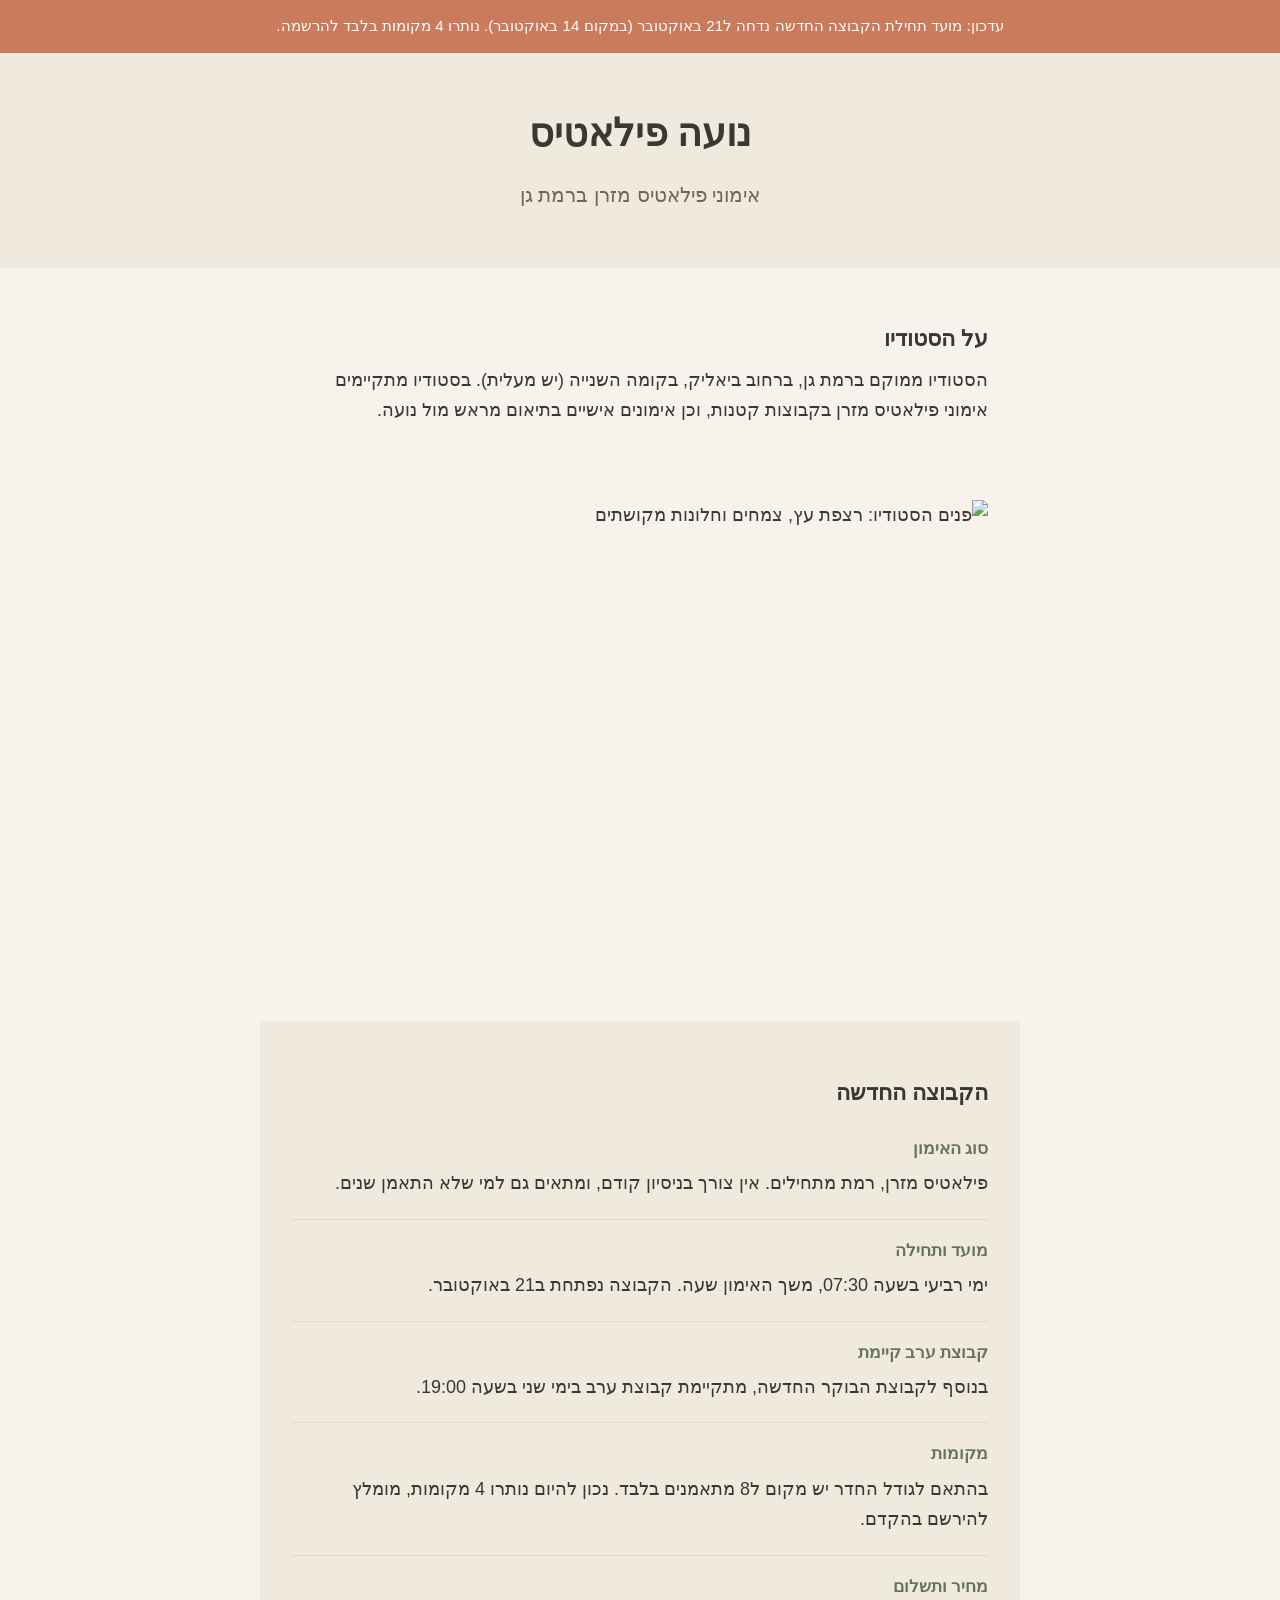
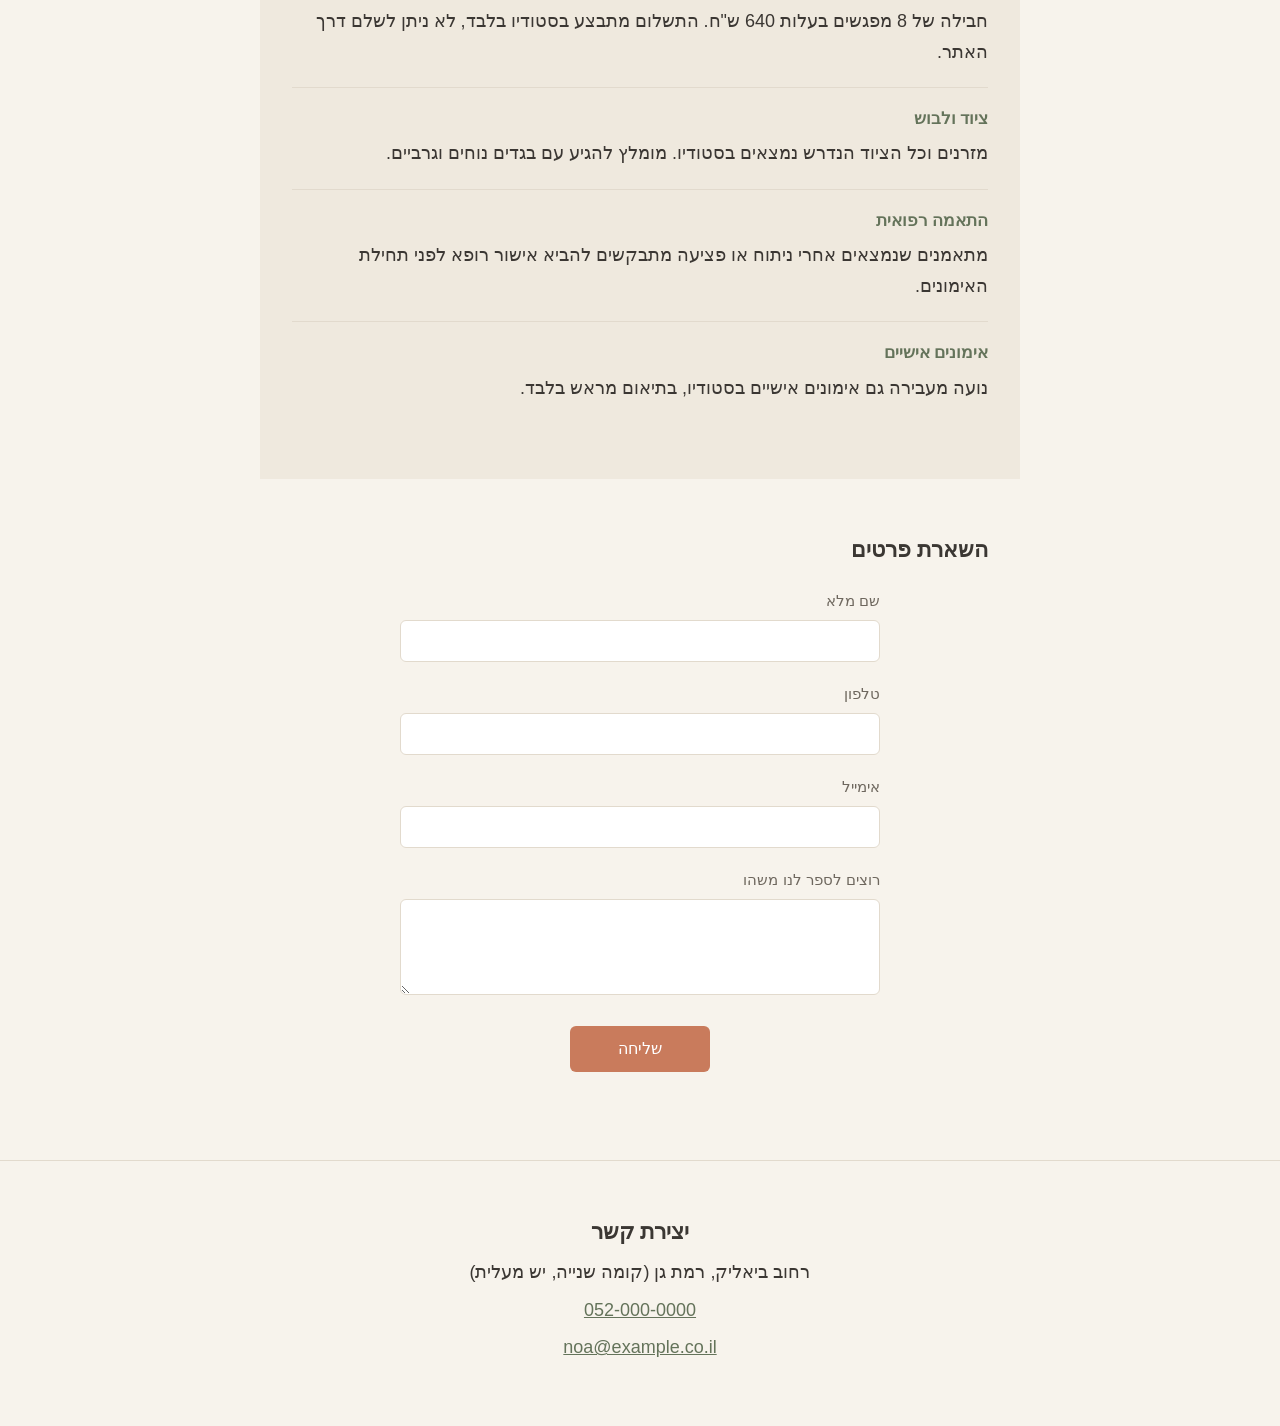
==== index.html @ 3454a52e "Hide the contact form after a successful submission Instead of resetting and leaving the empty form " ====
<!DOCTYPE html>
<html lang="he" dir="rtl">
<head>
  <meta charset="UTF-8">
  <meta name="viewport" content="width=device-width, initial-scale=1.0">
  <title>נועה פילאטיס, רמת גן</title>
  <link rel="stylesheet" href="style.css">
</head>
<body>

  <div class="announcement" role="note">
    <p>עדכון: מועד תחילת הקבוצה החדשה נדחה ל21 באוקטובר (במקום 14 באוקטובר). נותרו 4 מקומות בלבד להרשמה.</p>
  </div>

  <header class="hero">
    <h1 class="business-name">נועה פילאטיס</h1>
    <p class="tagline">אימוני פילאטיס מזרן ברמת גן</p>
  </header>

  <main>

    <section class="about">
      <h2>על הסטודיו</h2>
      <p>
        הסטודיו ממוקם ברמת גן, ברחוב ביאליק, בקומה השנייה (יש מעלית).
        בסטודיו מתקיימים אימוני פילאטיס מזרן בקבוצות קטנות, וכן אימונים אישיים
        בתיאום מראש מול נועה.
      </p>
    </section>

    <section class="image-feature">
      <img
        class="studio-photo"
        src="https://res.cloudinary.com/drb1i7lf/image/upload/c_fill,g_auto,w_1200,h_900,q_auto,f_auto/v1787837660/Studio_space.jpg"
        width="1200" height="900"
        loading="lazy"
        alt="פנים הסטודיו: רצפת עץ, צמחים וחלונות מקושתים">
    </section>

    <section class="details">
      <h2>הקבוצה החדשה</h2>

      <div class="detail">
        <h3>סוג האימון</h3>
        <p>פילאטיס מזרן, רמת מתחילים. אין צורך בניסיון קודם, ומתאים גם למי שלא התאמן שנים.</p>
      </div>

      <div class="detail">
        <h3>מועד ותחילה</h3>
        <p>ימי רביעי בשעה 07:30, משך האימון שעה. הקבוצה נפתחת ב21 באוקטובר.</p>
      </div>

      <div class="detail">
        <h3>קבוצת ערב קיימת</h3>
        <p>בנוסף לקבוצת הבוקר החדשה, מתקיימת קבוצת ערב בימי שני בשעה 19:00.</p>
      </div>

      <div class="detail">
        <h3>מקומות</h3>
        <p>בהתאם לגודל החדר יש מקום ל8 מתאמנים בלבד. נכון להיום נותרו 4 מקומות, מומלץ להירשם בהקדם.</p>
      </div>

      <div class="detail">
        <h3>מחיר ותשלום</h3>
        <p>חבילה של 8 מפגשים בעלות 640 ש"ח. התשלום מתבצע בסטודיו בלבד, לא ניתן לשלם דרך האתר.</p>
      </div>

      <div class="detail">
        <h3>ציוד ולבוש</h3>
        <p>מזרנים וכל הציוד הנדרש נמצאים בסטודיו. מומלץ להגיע עם בגדים נוחים וגרביים.</p>
      </div>

      <div class="detail">
        <h3>התאמה רפואית</h3>
        <p>מתאמנים שנמצאים אחרי ניתוח או פציעה מתבקשים להביא אישור רופא לפני תחילת האימונים.</p>
      </div>

      <div class="detail">
        <h3>אימונים אישיים</h3>
        <p>נועה מעבירה גם אימונים אישיים בסטודיו, בתיאום מראש בלבד.</p>
      </div>
    </section>

    <section class="contact-form">
      <h2>השארת פרטים</h2>
      <form id="contact-form">
        <label for="name">שם מלא</label>
        <input type="text" id="name" name="name" required>

        <label for="phone">טלפון</label>
        <input type="tel" id="phone" name="phone" required>

        <label for="email">אימייל</label>
        <input type="email" id="email" name="email">

        <label for="message">רוצים לספר לנו משהו</label>
        <textarea id="message" name="message" rows="4"></textarea>

        <button type="submit">שליחה</button>
      </form>
      <p id="form-status" class="form-status" role="status" aria-live="polite"></p>
    </section>

  </main>

  <footer class="contact-info">
    <h2>יצירת קשר</h2>
    <p>רחוב ביאליק, רמת גן (קומה שנייה, יש מעלית)</p>
    <p><a href="tel:0520000000">052-000-0000</a></p>
    <p><a href="mailto:noa@example.co.il">noa@example.co.il</a></p>
  </footer>

  <script>
    var CONTACT_ENDPOINT = 'https://elik.app.n8n.cloud/webhook/noa-pilates-contact';

    document.getElementById('contact-form').addEventListener('submit', function (event) {
      event.preventDefault();
      var form = event.target;
      var button = form.querySelector('button');
      var status = document.getElementById('form-status');

      var payload = {
        name: form.name.value,
        phone: form.phone.value,
        email: form.email.value,
        message: form.message.value
      };

      button.disabled = true;
      status.className = 'form-status';
      status.textContent = 'שולח...';

      fetch(CONTACT_ENDPOINT, {
        method: 'POST',
        body: new URLSearchParams(payload)
      })
        .then(function (response) {
          if (!response.ok) { throw new Error('שגיאת שרת'); }
          form.reset();
          form.hidden = true;
          status.className = 'form-status form-status--success';
          status.textContent = 'הפנייה נשלחה, תודה. נחזור אליך בהקדם.';
        })
        .catch(function () {
          status.className = 'form-status form-status--error';
          status.textContent = 'אירעה שגיאה בשליחה. אפשר לנסות שוב או ליצור קשר בטלפון.';
        })
        .finally(function () {
          button.disabled = false;
        });
    });
  </script>

</body>
</html>
---- style.css ----
/* ---------------------------------------------
   פלטת צבעים: סטודיו פילאטיס, אווירה רגועה וטבעית.
   ירוק מרווה כצבע עיקרי (רוגע, בריאות, תנועה),
   בז'/שמנת ברקע (חם, לא קליני), חימר כאדום אפרסק
   לקריאה לפעולה (חמים ומזמין, בלי להיות תוסס מדי).
   טקסט בחום פחם רך במקום שחור מלא, לתחושה נעימה.
   --------------------------------------------- */
:root {
  --color-bg: #F7F3EC;
  --color-bg-alt: #EFE9DE;
  --color-text: #3B3733;
  --color-text-muted: #6E675E;
  --color-primary: #7C8F6E;
  --color-primary-dark: #64735A;
  --color-accent: #C97B5C;
  --color-border: #E2DACD;

  --font-heading: Georgia, 'Times New Roman', serif;
  --font-body: -apple-system, 'Segoe UI', Tahoma, Arial, sans-serif;
}

* {
  box-sizing: border-box;
}

body {
  margin: 0;
  background-color: var(--color-bg);
  color: var(--color-text);
  font-family: var(--font-body);
  font-size: 17px;
  line-height: 1.7;
}

h1, h2, h3 {
  font-family: var(--font-heading);
  color: var(--color-text);
  line-height: 1.3;
  margin: 0 0 0.5em;
}

p {
  margin: 0 0 1em;
}

a {
  color: var(--color-primary-dark);
}

section, header, footer {
  padding: 2.5rem 1.25rem;
}

main {
  max-width: 640px;
  margin: 0 auto;
}

/* הודעת עדכון */

.announcement {
  background-color: var(--color-accent);
  color: #FFFFFF;
  text-align: center;
  padding: 0.9rem 1.25rem;
}

.announcement p {
  margin: 0;
  font-size: 0.95rem;
  line-height: 1.6;
}

/* כותרת */

.hero {
  text-align: center;
  background-color: var(--color-bg-alt);
}

.business-name {
  font-size: 1.9rem;
}

.tagline {
  font-size: 1.1rem;
  color: var(--color-text-muted);
  margin: 0;
}

/* אודות */

.about h2,
.details h2,
.contact-form h2,
.contact-info h2 {
  font-size: 1.4rem;
}

/* תמונה */

.image-feature {
  padding-top: 0;
  padding-bottom: 0;
}

.studio-photo {
  display: block;
  width: 100%;
  height: auto;
  aspect-ratio: 4 / 3;
  object-fit: cover;
}

/* פרטים מעשיים */

.details {
  background-color: var(--color-bg-alt);
}

.detail {
  padding-block: 1.25rem;
  border-bottom: 1px solid var(--color-border);
}

.detail:last-child {
  border-bottom: none;
}

.detail h3 {
  font-size: 1.05rem;
  color: var(--color-primary-dark);
}

.detail p {
  margin: 0;
  color: var(--color-text);
}

/* טופס */

.contact-form form {
  display: flex;
  flex-direction: column;
  gap: 0.4rem;
}

.contact-form label {
  font-size: 0.95rem;
  color: var(--color-text-muted);
  margin-top: 0.75rem;
}

.contact-form input,
.contact-form textarea {
  font-family: var(--font-body);
  font-size: 1rem;
  padding: 0.7rem 0.8rem;
  border: 1px solid var(--color-border);
  border-radius: 6px;
  background-color: #FFFFFF;
  color: var(--color-text);
}

.contact-form textarea {
  resize: vertical;
}

.contact-form button {
  margin-top: 1.5rem;
  padding: 0.85rem 1.5rem;
  border: none;
  border-radius: 6px;
  background-color: var(--color-accent);
  color: #FFFFFF;
  font-size: 1rem;
  font-family: var(--font-body);
  cursor: pointer;
  align-self: stretch;
}

.contact-form button:hover {
  background-color: #B5694C;
}

.contact-form button:disabled {
  opacity: 0.6;
  cursor: default;
}

.form-status {
  margin: 0.75rem 0 0;
  font-size: 0.95rem;
  min-height: 1.3em;
}

.form-status--success {
  color: var(--color-primary-dark);
}

.form-status--error {
  color: var(--color-accent);
}

/* יצירת קשר */

.contact-info {
  text-align: center;
  border-top: 1px solid var(--color-border);
}

.contact-info p {
  margin: 0 0 0.4em;
}

/* דסקטופ */

@media (min-width: 700px) {
  body {
    font-size: 18px;
  }

  main {
    max-width: 760px;
  }

  section, header, footer {
    padding: 3.5rem 2rem;
  }

  .business-name {
    font-size: 2.4rem;
  }

  .tagline {
    font-size: 1.25rem;
  }

  .contact-form form {
    max-width: 480px;
    margin: 0 auto;
  }

  .contact-form button {
    align-self: center;
    padding-inline: 3rem;
  }
}
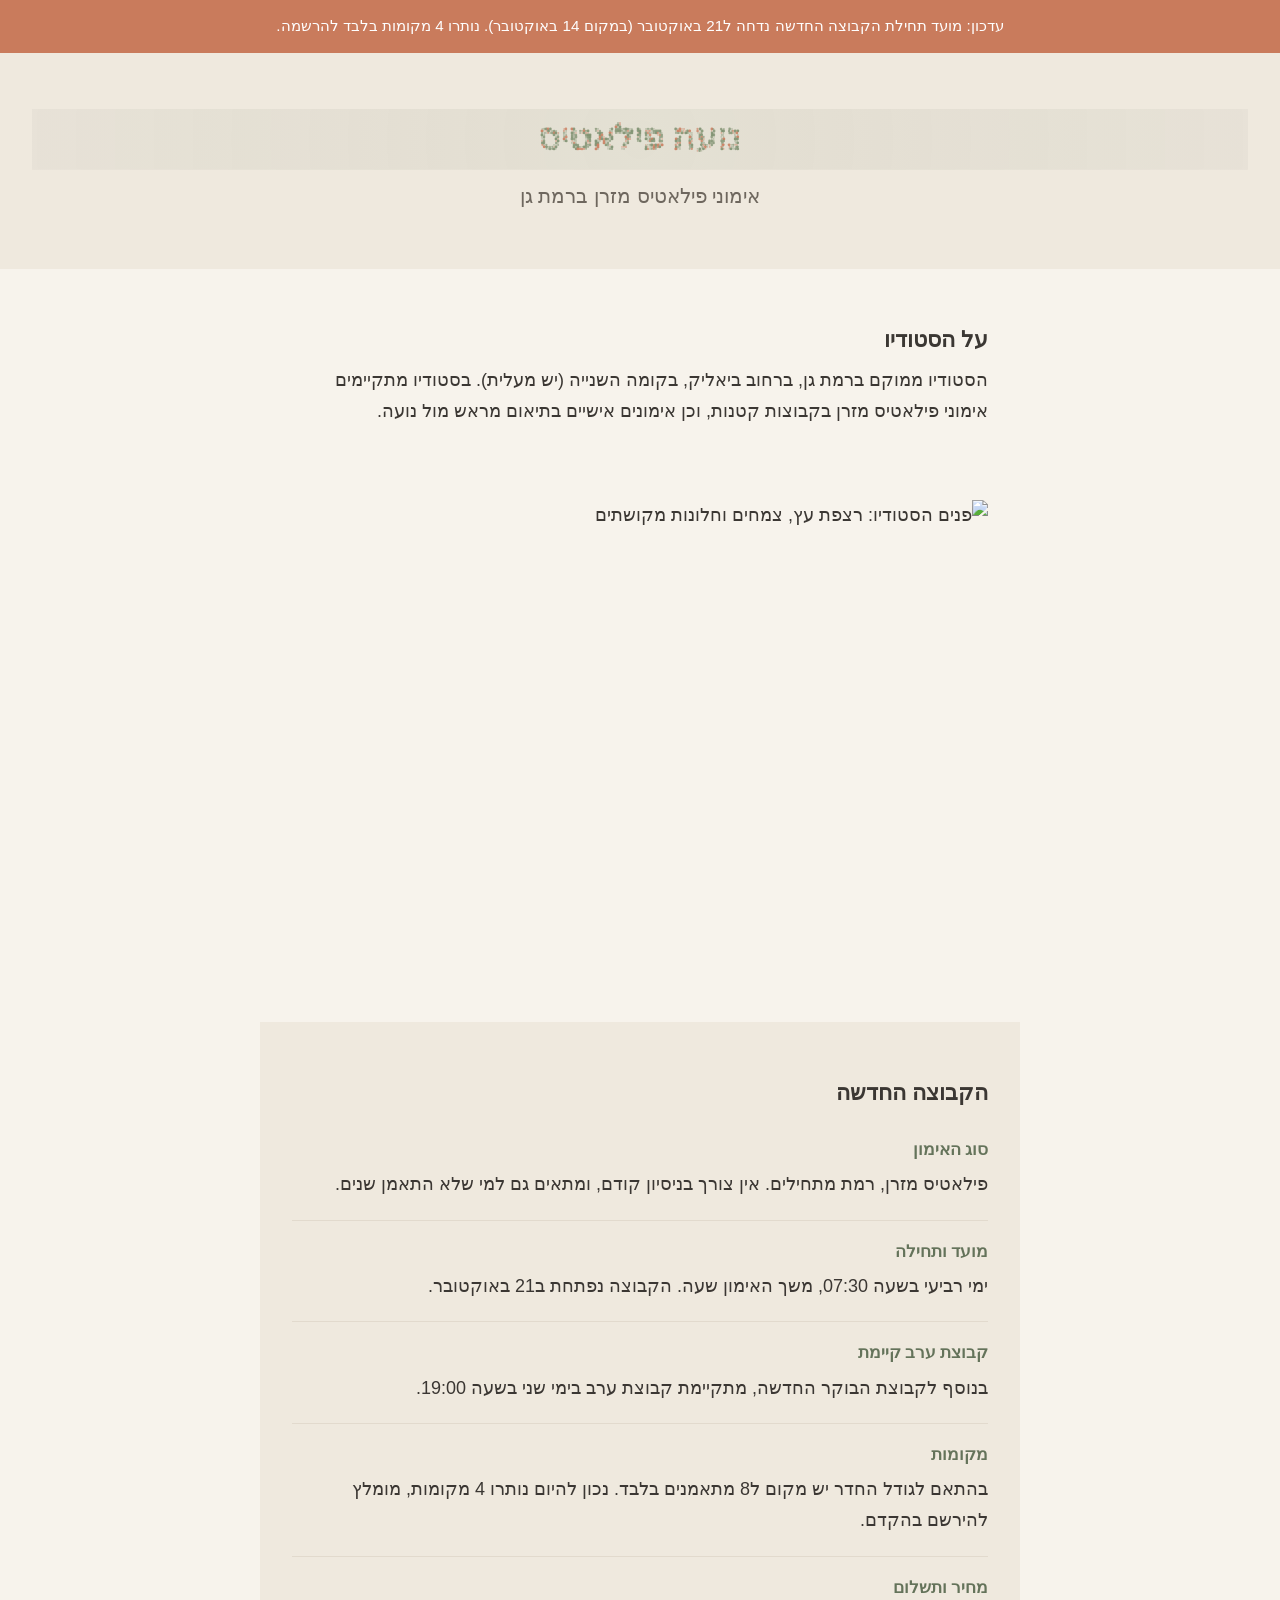
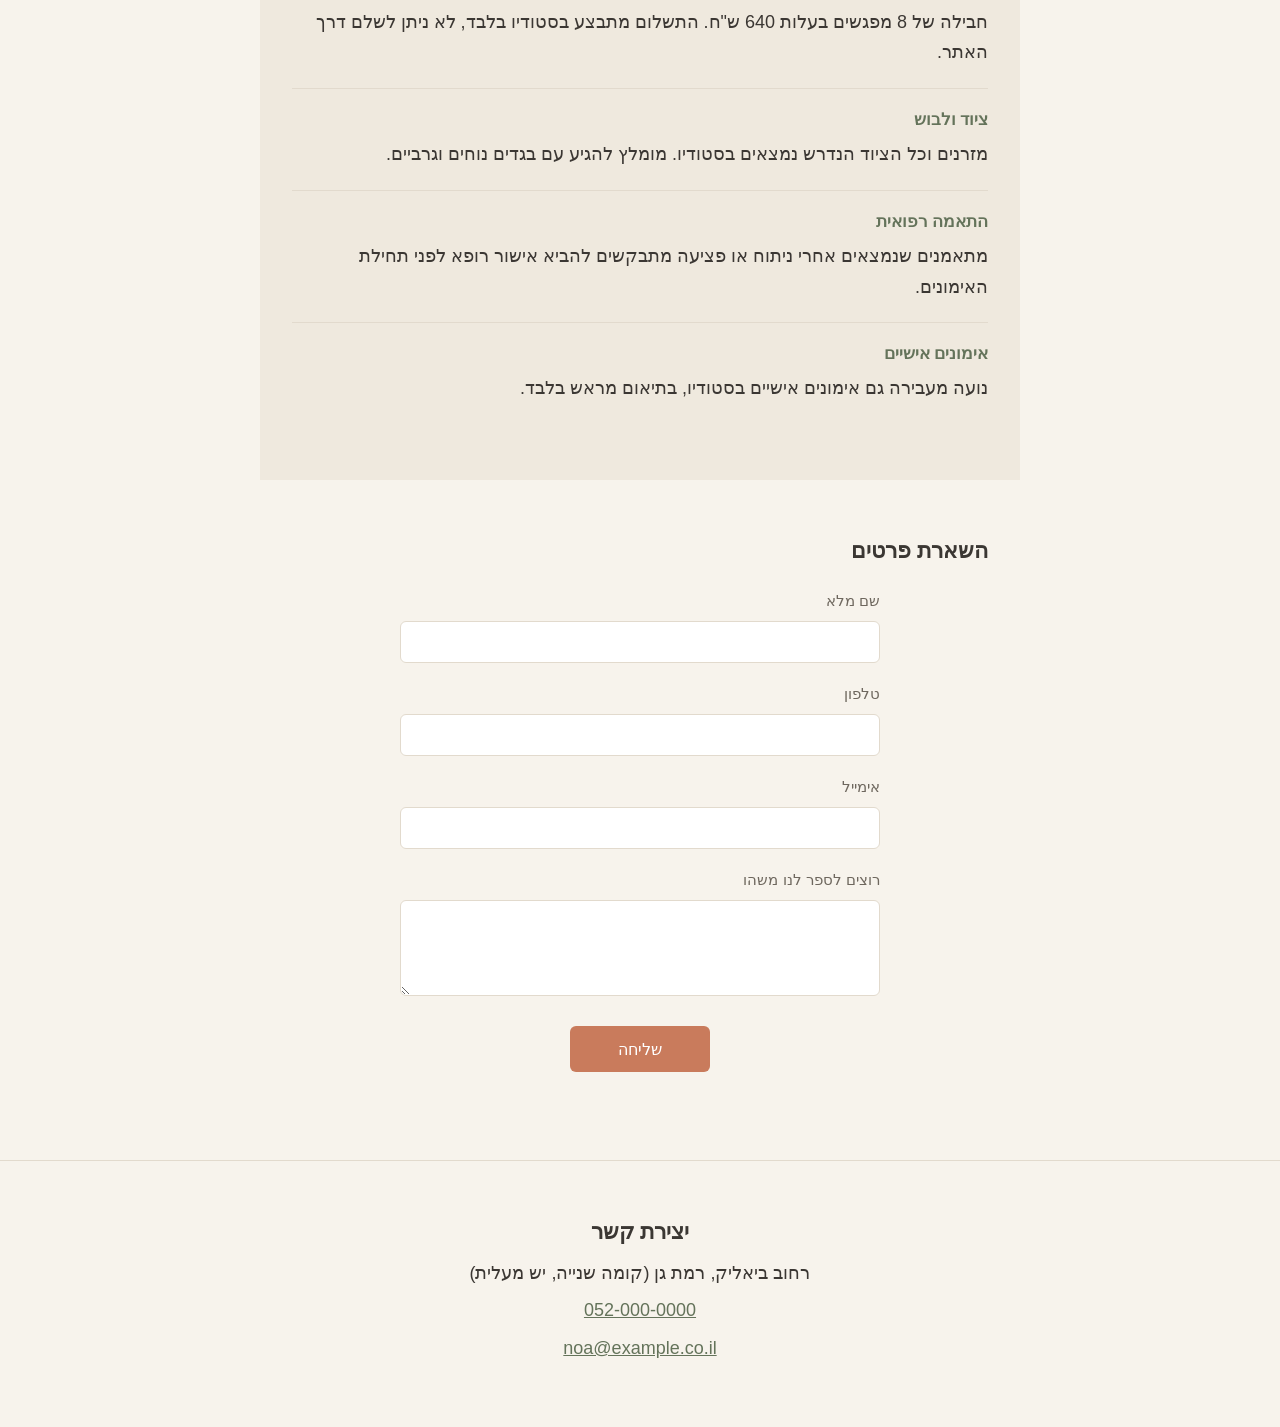
==== commit a21238c6: "Replace static studio-name heading with an animated particle logo Samples the "נועה פילאטיס" heading" ====
--- a/index.html
+++ b/index.html
@@ -13,7 +13,10 @@
   </div>
 
   <header class="hero">
-    <h1 class="business-name">נועה פילאטיס</h1>
+    <div class="hero-title-wrap">
+      <canvas id="hero-canvas" aria-hidden="true"></canvas>
+      <h1 class="business-name visually-hidden" id="business-name">נועה פילאטיס</h1>
+    </div>
     <p class="tagline">אימוני פילאטיס מזרן ברמת גן</p>
   </header>
 
@@ -109,6 +112,224 @@
     <p><a href="tel:0520000000">052-000-0000</a></p>
     <p><a href="mailto:noa@example.co.il">noa@example.co.il</a></p>
   </footer>
+
+  <script>
+    // מנוע חלקיקים לשם הסטודיו: דוגם את הטקסט לענן נקודות, מוסיף שדה אבק רקע
+    // (Fibonacci sphere), מסובב הכל בפסאודו-3D ומפעים בקצב נשימה איטי - נושא
+    // שמתכתב באופן ישיר עם פילאטיס. מגיב לתזוזת עכבר, ומכבד prefers-reduced-motion.
+    (function initHeroTitleField() {
+      const canvas = document.getElementById('hero-canvas');
+      const heading = document.getElementById('business-name');
+      if (!canvas || !heading) return;
+      const ctx = canvas.getContext('2d');
+      if (!ctx) return;
+
+      const text = heading.textContent.trim();
+      const SAGE = '124, 143, 110';
+      const CLAY = '201, 123, 92';
+      const CREAM = '247, 243, 236';
+
+      const reducedMotion = window.matchMedia('(prefers-reduced-motion: reduce)').matches;
+      const finePointer = window.matchMedia('(pointer: fine)').matches && !reducedMotion;
+      const isMobile = window.matchMedia('(max-width: 640px)').matches;
+      const sampleStep = isMobile ? 3 : 2;
+
+      let particles = [];
+      let w = 0, h = 0, dpr = 1, scaleRef = 1;
+      let targetYaw = 0, targetPitch = 0, yaw = 0, pitch = 0;
+      let pointer = null;
+      let raf = null;
+      let visible = true;
+      let startTime = 0;
+
+      // "שדה כוכבים" - אבק רקע עדין מפוזר על כדור וירטואלי לפי זווית הזהב (Fibonacci sphere)
+      function generateStarField(count) {
+        const golden = Math.PI * (3 - Math.sqrt(5));
+        const stars = [];
+        for (let i = 0; i < count; i++) {
+          const yPos = 1 - (i / (count - 1)) * 2;
+          const radiusAtY = Math.sqrt(Math.max(0, 1 - yPos * yPos));
+          const theta = golden * i;
+          stars.push({
+            x: Math.cos(theta) * radiusAtY,
+            y: 0.7 * yPos,
+            z: Math.sin(theta) * radiusAtY,
+            tw: Math.random() * Math.PI * 2
+          });
+        }
+        return stars;
+      }
+      const stars = generateStarField(isMobile ? 40 : 70);
+
+      function sample() {
+        const off = document.createElement('canvas');
+        off.width = Math.max(1, Math.round(w));
+        off.height = Math.max(1, Math.round(h));
+        const octx = off.getContext('2d', { willReadFrequently: true });
+        octx.fillStyle = '#fff';
+        octx.textAlign = 'center';
+        octx.textBaseline = 'middle';
+        octx.font = `700 ${Math.round(off.height * 0.58)}px Georgia, 'Times New Roman', serif`;
+        octx.fillText(text, off.width / 2, off.height / 2 + off.height * 0.03);
+        const data = octx.getImageData(0, 0, off.width, off.height).data;
+
+        scaleRef = Math.max(off.width, off.height) / 2;
+        const pts = [];
+        for (let y = 0; y < off.height; y += sampleStep) {
+          for (let x = 0; x < off.width; x += sampleStep) {
+            if (data[(y * off.width + x) * 4 + 3] > 90) {
+              const nx = (x - off.width / 2) / scaleRef;
+              const ny = (y - off.height / 2) / scaleRef;
+              pts.push({
+                bx: nx,
+                by: ny,
+                curve: 0.85 * nx * nx + 0.5 * ny * ny + (Math.random() - 0.5) * 0.05,
+                tw: Math.random() * Math.PI * 2,
+                clay: Math.random() < 0.28,
+                ox: 0, oy: 0, vx: 0, vy: 0
+              });
+            }
+          }
+        }
+        particles = pts;
+      }
+
+      function resize() {
+        const rect = canvas.getBoundingClientRect();
+        if (!rect.width || !rect.height) return;
+        dpr = Math.min(window.devicePixelRatio || 1, 2);
+        w = rect.width;
+        h = rect.height;
+        canvas.width = Math.round(w * dpr);
+        canvas.height = Math.round(h * dpr);
+        sample();
+        if (reducedMotion) draw(0);
+      }
+
+      function onPointerMove(e) {
+        const rect = canvas.getBoundingClientRect();
+        const nx = ((e.clientX - rect.left) / rect.width) * 2 - 1;
+        const ny = ((e.clientY - rect.top) / rect.height) * 2 - 1;
+        targetYaw = nx * 0.3;
+        targetPitch = ny * 0.18;
+        pointer = { x: e.clientX - rect.left, y: e.clientY - rect.top };
+      }
+      function onPointerLeave() {
+        targetYaw = 0;
+        targetPitch = 0;
+        pointer = null;
+      }
+      if (finePointer) {
+        canvas.addEventListener('pointermove', onPointerMove, { passive: true });
+        canvas.addEventListener('pointerleave', onPointerLeave);
+      }
+
+      function draw(elapsed) {
+        ctx.setTransform(dpr, 0, 0, dpr, 0, 0);
+        ctx.clearRect(0, 0, w, h);
+        if (!particles.length) return;
+
+        // מחזור נשימה איטי - שאיפה-נשיפה בת כ-7 שניות, כמו קצב אימון פילאטיס אמיתי
+        const breathe = reducedMotion ? 0.6 : 0.5 + 0.5 * Math.sin(elapsed * 0.0009);
+        const drift = reducedMotion ? 0 : 0.1 * Math.sin(elapsed * 0.00017);
+
+        yaw += (targetYaw + drift - yaw) * 0.05;
+        pitch += (targetPitch - pitch) * 0.05;
+
+        const cosYaw = Math.cos(yaw), sinYaw = Math.sin(yaw);
+        const cosPitch = Math.cos(pitch), sinPitch = Math.sin(pitch);
+        const cx = w / 2, cy = h / 2;
+        const PERSP = 3.2;
+
+        const glow = ctx.createRadialGradient(cx, cy, 0, cx, cy, Math.max(w, h) * 0.8);
+        glow.addColorStop(0, `rgba(${SAGE}, ${0.05 + 0.05 * breathe})`);
+        glow.addColorStop(1, 'rgba(0,0,0,0)');
+        ctx.fillStyle = glow;
+        ctx.fillRect(0, 0, w, h);
+
+        const haloRadius = scaleRef * 1.6;
+        for (const s of stars) {
+          const rx = s.x * cosYaw + s.z * sinYaw;
+          let rz = -s.x * sinYaw + s.z * cosYaw;
+          const ry = s.y * cosPitch - rz * sinPitch;
+          rz = s.y * sinPitch + rz * cosPitch;
+
+          const depth = PERSP / (PERSP - rz);
+          const screenX = cx + rx * haloRadius * depth;
+          const screenY = cy + ry * haloRadius * depth;
+
+          const shimmer = reducedMotion ? 0.6 : 0.5 + 0.5 * Math.sin(elapsed * 0.0007 + s.tw);
+          const size = (0.4 + 0.5 * shimmer) * depth;
+          const alpha = Math.min(1, (0.1 + 0.18 * shimmer) * (0.6 + 0.4 * breathe));
+
+          ctx.beginPath();
+          ctx.arc(screenX, screenY, Math.max(0.3, size), 0, Math.PI * 2);
+          ctx.fillStyle = `rgba(${CREAM}, ${alpha})`;
+          ctx.fill();
+        }
+
+        for (const p of particles) {
+          const depthAmt = 0.35 + 0.25 * breathe;
+          const z = -p.curve * depthAmt;
+
+          const rx = p.bx * cosYaw + z * sinYaw;
+          let rz = -p.bx * sinYaw + z * cosYaw;
+          const ry = p.by * cosPitch - rz * sinPitch;
+          rz = p.by * sinPitch + rz * cosPitch;
+
+          const depth = PERSP / (PERSP - rz);
+          const screenX = cx + rx * scaleRef * depth;
+          const screenY = cy + ry * scaleRef * depth;
+
+          if (finePointer && pointer) {
+            const dx = screenX + p.ox - pointer.x;
+            const dy = screenY + p.oy - pointer.y;
+            const distSq = dx * dx + dy * dy;
+            if (distSq < 1225) {
+              const dist = Math.sqrt(distSq) || 1;
+              const force = (1 - dist / 35) * 2.0;
+              p.vx += (dx / dist) * force;
+              p.vy += (dy / dist) * force;
+            }
+          }
+          p.vx *= 0.86;
+          p.vy *= 0.86;
+          p.ox = (p.ox + p.vx) * 0.94;
+          p.oy = (p.oy + p.vy) * 0.94;
+
+          const shimmer = reducedMotion ? 0.75 : 0.55 + 0.45 * Math.sin(elapsed * 0.0016 + p.tw);
+          const size = (0.75 + 0.7 * shimmer) * depth;
+          const alpha = Math.min(1, (0.35 + 0.55 * shimmer) * (0.7 + 0.3 * breathe));
+          const color = p.clay ? CLAY : SAGE;
+
+          ctx.beginPath();
+          ctx.arc(screenX + p.ox, screenY + p.oy, Math.max(0.4, size), 0, Math.PI * 2);
+          ctx.fillStyle = `rgba(${color}, ${alpha})`;
+          ctx.fill();
+        }
+      }
+
+      function loop(ts) {
+        if (!startTime) startTime = ts;
+        draw(ts - startTime);
+        if (visible) raf = requestAnimationFrame(loop);
+      }
+
+      const io = new IntersectionObserver(([entry]) => {
+        visible = entry.isIntersecting;
+        if (visible && !reducedMotion && !raf) raf = requestAnimationFrame(loop);
+      });
+      io.observe(canvas);
+
+      const ro = new ResizeObserver(resize);
+      ro.observe(canvas);
+      resize();
+
+      if (!reducedMotion) {
+        raf = requestAnimationFrame(loop);
+      }
+    })();
+  </script>
 
   <script>
     var CONTACT_ENDPOINT = 'https://elik.app.n8n.cloud/webhook/noa-pilates-contact';
--- a/style.css
+++ b/style.css
@@ -82,6 +82,32 @@
   font-size: 1.9rem;
 }
 
+.hero-title-wrap {
+  position: relative;
+  height: 3.1rem;
+  margin: 0 auto 0.5em;
+  max-width: 100%;
+}
+
+#hero-canvas {
+  position: absolute;
+  inset: 0;
+  width: 100%;
+  height: 100%;
+}
+
+.visually-hidden {
+  position: absolute !important;
+  width: 1px;
+  height: 1px;
+  padding: 0;
+  margin: -1px;
+  overflow: hidden;
+  clip: rect(0, 0, 0, 0);
+  white-space: nowrap;
+  border: 0;
+}
+
 .tagline {
   font-size: 1.1rem;
   color: var(--color-text-muted);
@@ -143,6 +169,10 @@
   display: flex;
   flex-direction: column;
   gap: 0.4rem;
+}
+
+.contact-form form[hidden] {
+  display: none;
 }
 
 .contact-form label {
@@ -232,6 +262,10 @@
     font-size: 2.4rem;
   }
 
+  .hero-title-wrap {
+    height: 3.8rem;
+  }
+
   .tagline {
     font-size: 1.25rem;
   }
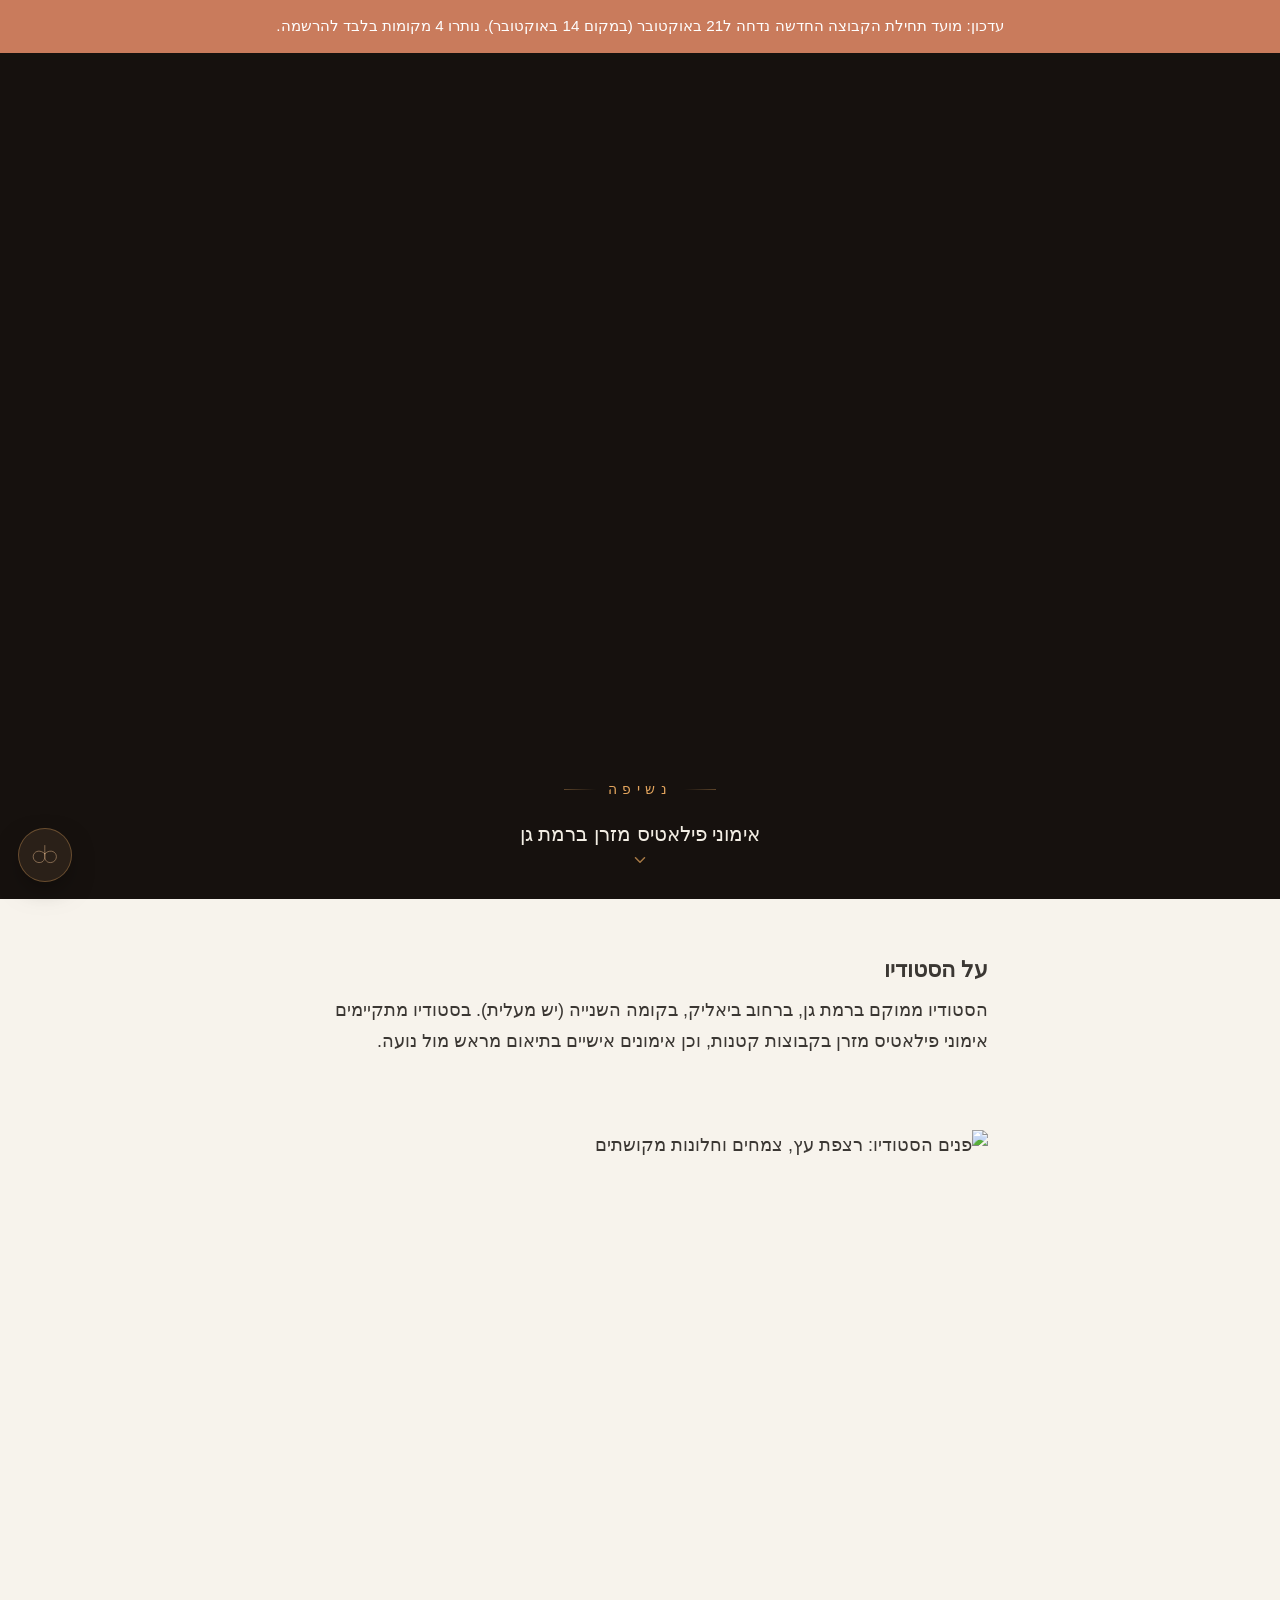
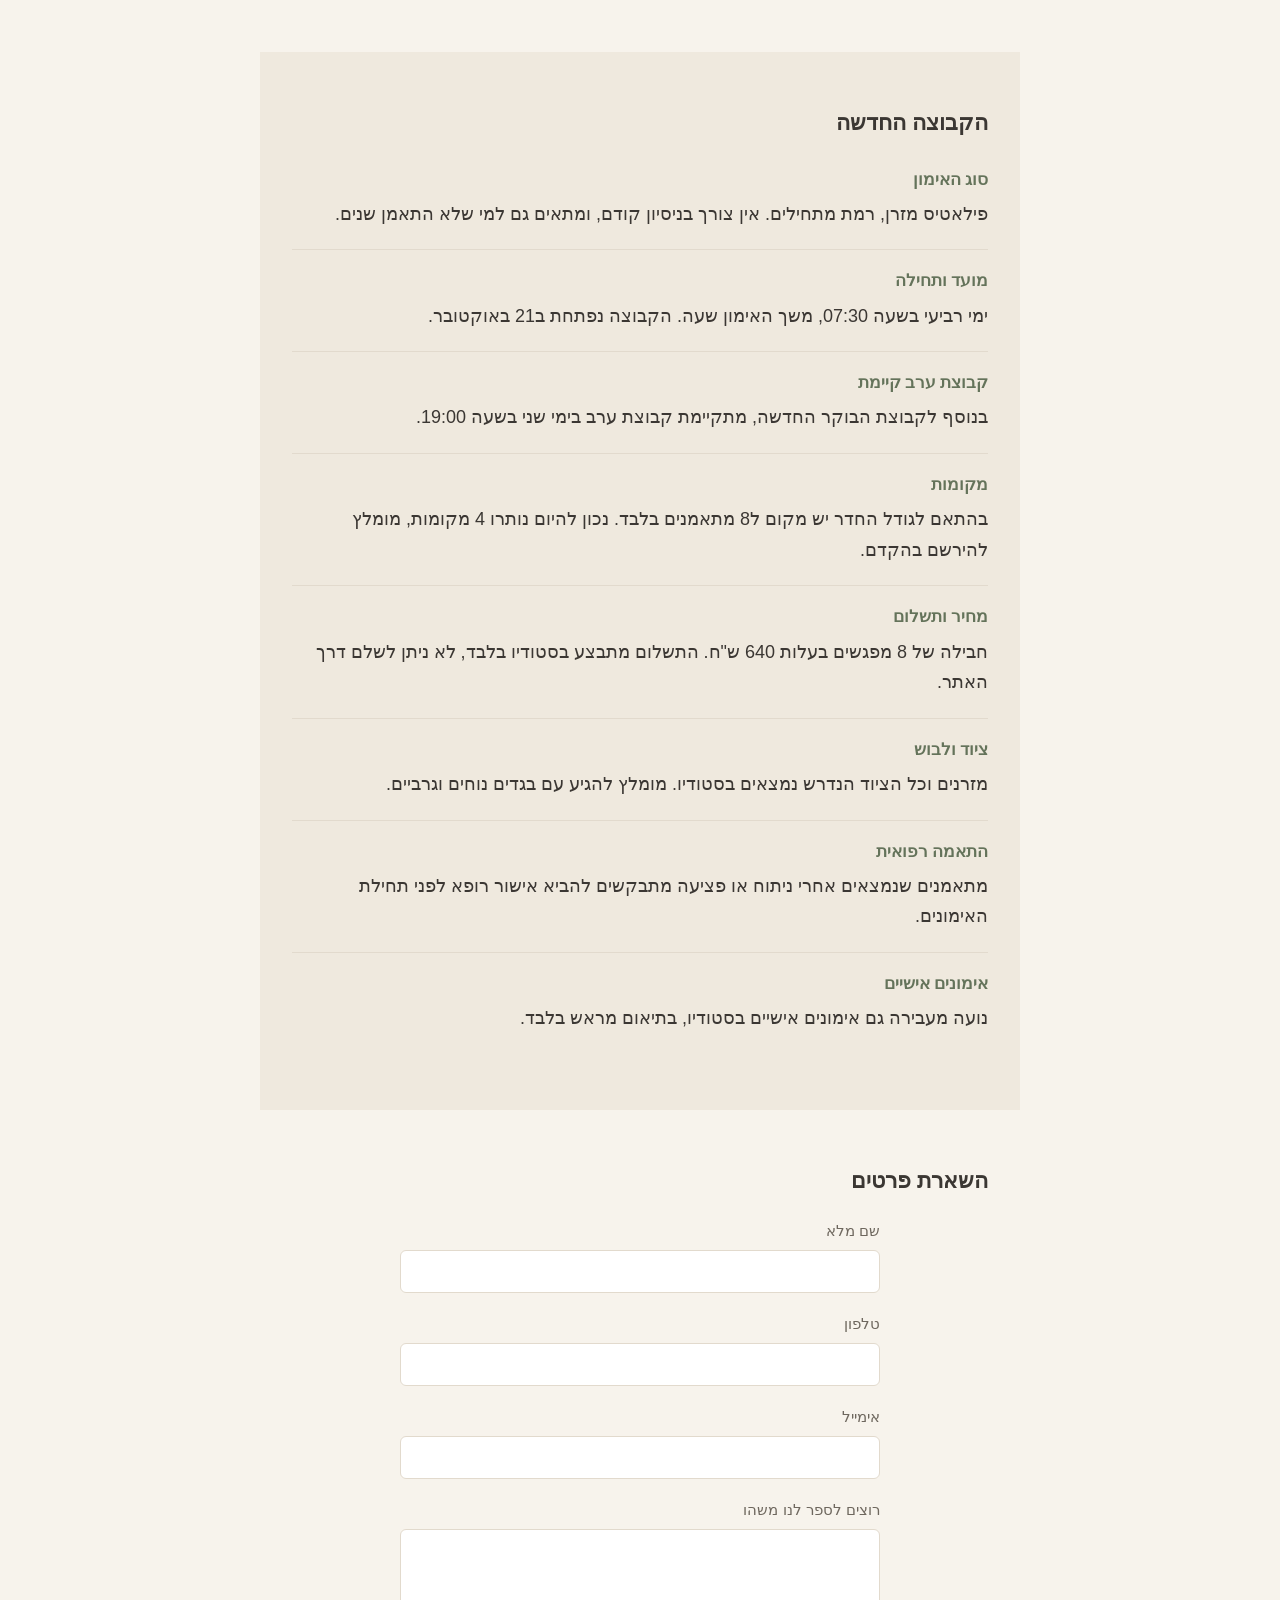
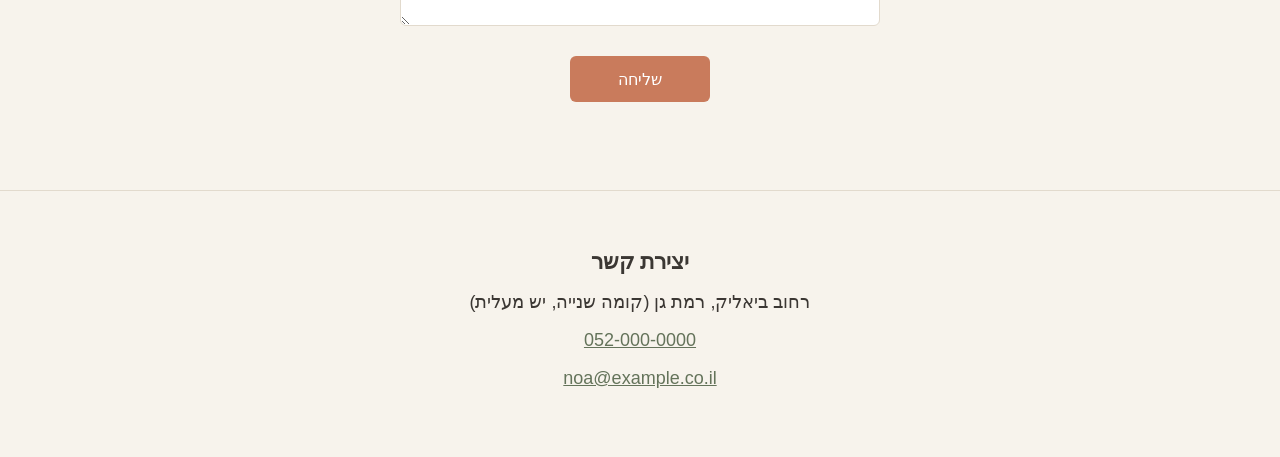
==== commit c5c80135: "Redesign hero as full-screen dark particle-glyph logo Adopts the nashima-studio-site brand concept: " ====
--- a/index.html
+++ b/index.html
@@ -13,12 +13,34 @@
   </div>
 
   <header class="hero">
-    <div class="hero-title-wrap">
+    <div class="hero-canvas-wrap">
       <canvas id="hero-canvas" aria-hidden="true"></canvas>
       <h1 class="business-name visually-hidden" id="business-name">נועה פילאטיס</h1>
     </div>
-    <p class="tagline">אימוני פילאטיס מזרן ברמת גן</p>
+    <div class="hero-content">
+      <p class="hero-kicker" aria-hidden="true">
+        <span class="hero-kicker-line"></span>
+        <span class="hero-kicker-word" id="hero-kicker-word">שאיפה</span>
+        <span class="hero-kicker-line"></span>
+      </p>
+      <p class="tagline">אימוני פילאטיס מזרן ברמת גן</p>
+    </div>
+    <a href="#about" class="hero-scroll-hint" aria-label="גלילה להמשך">
+      <svg viewBox="0 0 24 24" width="18" height="18" aria-hidden="true">
+        <path d="M6 9l6 6 6-6" fill="none" stroke="currentColor" stroke-width="2" stroke-linecap="round" stroke-linejoin="round"/>
+      </svg>
+    </a>
   </header>
+
+  <div class="brand-badge" aria-hidden="true">
+    <svg viewBox="0 0 100 84" class="brand-badge-glyph">
+      <g class="brand-badge-stroke">
+        <path d="M50 6 C 50 22 50 30 50 38"/>
+        <path d="M50 38 C 34 22 12 26 6 42 C 0 60 16 76 34 72 C 48 69 52 54 50 38 Z"/>
+        <path d="M50 38 C 66 22 88 26 94 42 C 100 60 84 76 66 72 C 52 69 48 54 50 38 Z"/>
+      </g>
+    </svg>
+  </div>
 
   <main>
 
@@ -125,9 +147,9 @@
       if (!ctx) return;
 
       const text = heading.textContent.trim();
-      const SAGE = '124, 143, 110';
-      const CLAY = '201, 123, 92';
-      const CREAM = '247, 243, 236';
+      const GOLD = '226, 164, 93';
+      const GOLD_PALE = '240, 205, 150';
+      const IVORY = '243, 238, 228';
 
       const reducedMotion = window.matchMedia('(prefers-reduced-motion: reduce)').matches;
       const finePointer = window.matchMedia('(pointer: fine)').matches && !reducedMotion;
@@ -169,7 +191,16 @@
         octx.fillStyle = '#fff';
         octx.textAlign = 'center';
         octx.textBaseline = 'middle';
-        octx.font = `700 ${Math.round(off.height * 0.58)}px Georgia, 'Times New Roman', serif`;
+
+        // הפונט נקבע לפי הגובה, אבל מוקטן אם המילים רחבות מדי לקנבס
+        let fontSize = off.height * 0.42;
+        const maxTextWidth = off.width * 0.86;
+        octx.font = `700 ${Math.round(fontSize)}px Georgia, 'Times New Roman', serif`;
+        const measured = octx.measureText(text).width;
+        if (measured > maxTextWidth) {
+          fontSize *= maxTextWidth / measured;
+          octx.font = `700 ${Math.round(fontSize)}px Georgia, 'Times New Roman', serif`;
+        }
         octx.fillText(text, off.width / 2, off.height / 2 + off.height * 0.03);
         const data = octx.getImageData(0, 0, off.width, off.height).data;
 
@@ -242,7 +273,7 @@
         const PERSP = 3.2;
 
         const glow = ctx.createRadialGradient(cx, cy, 0, cx, cy, Math.max(w, h) * 0.8);
-        glow.addColorStop(0, `rgba(${SAGE}, ${0.05 + 0.05 * breathe})`);
+        glow.addColorStop(0, `rgba(${GOLD}, ${0.05 + 0.05 * breathe})`);
         glow.addColorStop(1, 'rgba(0,0,0,0)');
         ctx.fillStyle = glow;
         ctx.fillRect(0, 0, w, h);
@@ -264,7 +295,7 @@
 
           ctx.beginPath();
           ctx.arc(screenX, screenY, Math.max(0.3, size), 0, Math.PI * 2);
-          ctx.fillStyle = `rgba(${CREAM}, ${alpha})`;
+          ctx.fillStyle = `rgba(${IVORY}, ${alpha})`;
           ctx.fill();
         }
 
@@ -300,7 +331,7 @@
           const shimmer = reducedMotion ? 0.75 : 0.55 + 0.45 * Math.sin(elapsed * 0.0016 + p.tw);
           const size = (0.75 + 0.7 * shimmer) * depth;
           const alpha = Math.min(1, (0.35 + 0.55 * shimmer) * (0.7 + 0.3 * breathe));
-          const color = p.clay ? CLAY : SAGE;
+          const color = p.clay ? GOLD_PALE : GOLD;
 
           ctx.beginPath();
           ctx.arc(screenX + p.ox, screenY + p.oy, Math.max(0.4, size), 0, Math.PI * 2);
@@ -328,6 +359,26 @@
       if (!reducedMotion) {
         raf = requestAnimationFrame(loop);
       }
+    })();
+  </script>
+
+  <script>
+    // מחליף בין "שאיפה" ו"נשיפה" מעל שם העסק, בקצב נשימה איטי
+    (function initHeroKicker() {
+      const word = document.getElementById('hero-kicker-word');
+      if (!word) return;
+      const words = ['שאיפה', 'נשיפה'];
+      let i = 0;
+      const reducedMotion = window.matchMedia('(prefers-reduced-motion: reduce)').matches;
+      if (reducedMotion) return;
+      setInterval(function () {
+        i = (i + 1) % words.length;
+        word.classList.add('is-swapping');
+        setTimeout(function () {
+          word.textContent = words[i];
+          word.classList.remove('is-swapping');
+        }, 500);
+      }, 3500);
     })();
   </script>
 
--- a/style.css
+++ b/style.css
@@ -74,19 +74,25 @@
 /* כותרת */
 
 .hero {
+  --hero-bg: #16110E;
+  --hero-ivory: #F3EEE4;
+  --hero-gold: #E2A45D;
+  --hero-line: rgba(226, 164, 93, 0.35);
+  position: relative;
+  display: flex;
+  flex-direction: column;
+  min-height: calc(100dvh - 6rem);
+  padding: 0;
+  overflow: hidden;
   text-align: center;
-  background-color: var(--color-bg-alt);
-}
-
-.business-name {
-  font-size: 1.9rem;
-}
-
-.hero-title-wrap {
+  background-color: var(--hero-bg);
+}
+
+.hero-canvas-wrap {
   position: relative;
-  height: 3.1rem;
-  margin: 0 auto 0.5em;
-  max-width: 100%;
+  flex: 1;
+  min-height: 220px;
+  width: 100%;
 }
 
 #hero-canvas {
@@ -108,10 +114,105 @@
   border: 0;
 }
 
+.hero-content {
+  flex-shrink: 0;
+  padding: 0 1.5rem 3rem;
+}
+
+.hero-kicker {
+  display: flex;
+  align-items: center;
+  justify-content: center;
+  gap: 0.75rem;
+  margin: 0 0 1rem;
+  color: var(--hero-gold);
+  font-size: 0.8rem;
+  letter-spacing: 0.4em;
+}
+
+.hero-kicker-line {
+  width: 2rem;
+  height: 1px;
+  background: linear-gradient(to left, var(--hero-line), transparent);
+}
+
+.hero-kicker-line:last-child {
+  background: linear-gradient(to right, var(--hero-line), transparent);
+}
+
+.hero-kicker-word {
+  display: inline-block;
+  min-width: 4em;
+  transition: opacity 0.5s ease;
+}
+
+.hero-kicker-word.is-swapping {
+  opacity: 0;
+}
+
 .tagline {
   font-size: 1.1rem;
-  color: var(--color-text-muted);
+  color: var(--hero-ivory);
   margin: 0;
+}
+
+.hero-scroll-hint {
+  position: absolute;
+  bottom: 1.25rem;
+  left: 50%;
+  transform: translateX(-50%);
+  color: var(--hero-gold);
+  opacity: 0.7;
+  animation: hero-scroll-bounce 2.2s ease-in-out infinite;
+}
+
+@keyframes hero-scroll-bounce {
+  0%, 100% { transform: translateX(-50%) translateY(0); }
+  50% { transform: translateX(-50%) translateY(6px); }
+}
+
+/* תג הלוגו */
+
+.brand-badge {
+  position: fixed;
+  left: 1.1rem;
+  bottom: 1.1rem;
+  z-index: 30;
+  display: flex;
+  align-items: center;
+  justify-content: center;
+  width: 3.4rem;
+  height: 3.4rem;
+  border-radius: 50%;
+  background-color: #2A2018;
+  border: 1px solid rgba(226, 164, 93, 0.35);
+  box-shadow: 0 10px 30px -10px rgba(0, 0, 0, 0.6);
+}
+
+.brand-badge-glyph {
+  width: 1.6rem;
+  height: auto;
+}
+
+.brand-badge-stroke {
+  fill: none;
+  stroke: #C9A27C;
+  stroke-width: 2.2;
+  stroke-linecap: round;
+  stroke-linejoin: round;
+}
+
+@media (max-width: 640px) {
+  .brand-badge {
+    width: 2.8rem;
+    height: 2.8rem;
+    left: 0.85rem;
+    bottom: 0.85rem;
+  }
+
+  .brand-badge-glyph {
+    width: 1.3rem;
+  }
 }
 
 /* אודות */
@@ -258,12 +359,12 @@
     padding: 3.5rem 2rem;
   }
 
-  .business-name {
-    font-size: 2.4rem;
-  }
-
-  .hero-title-wrap {
-    height: 3.8rem;
+  .hero {
+    min-height: calc(100dvh - 3.4rem);
+  }
+
+  .hero-kicker {
+    font-size: 0.85rem;
   }
 
   .tagline {
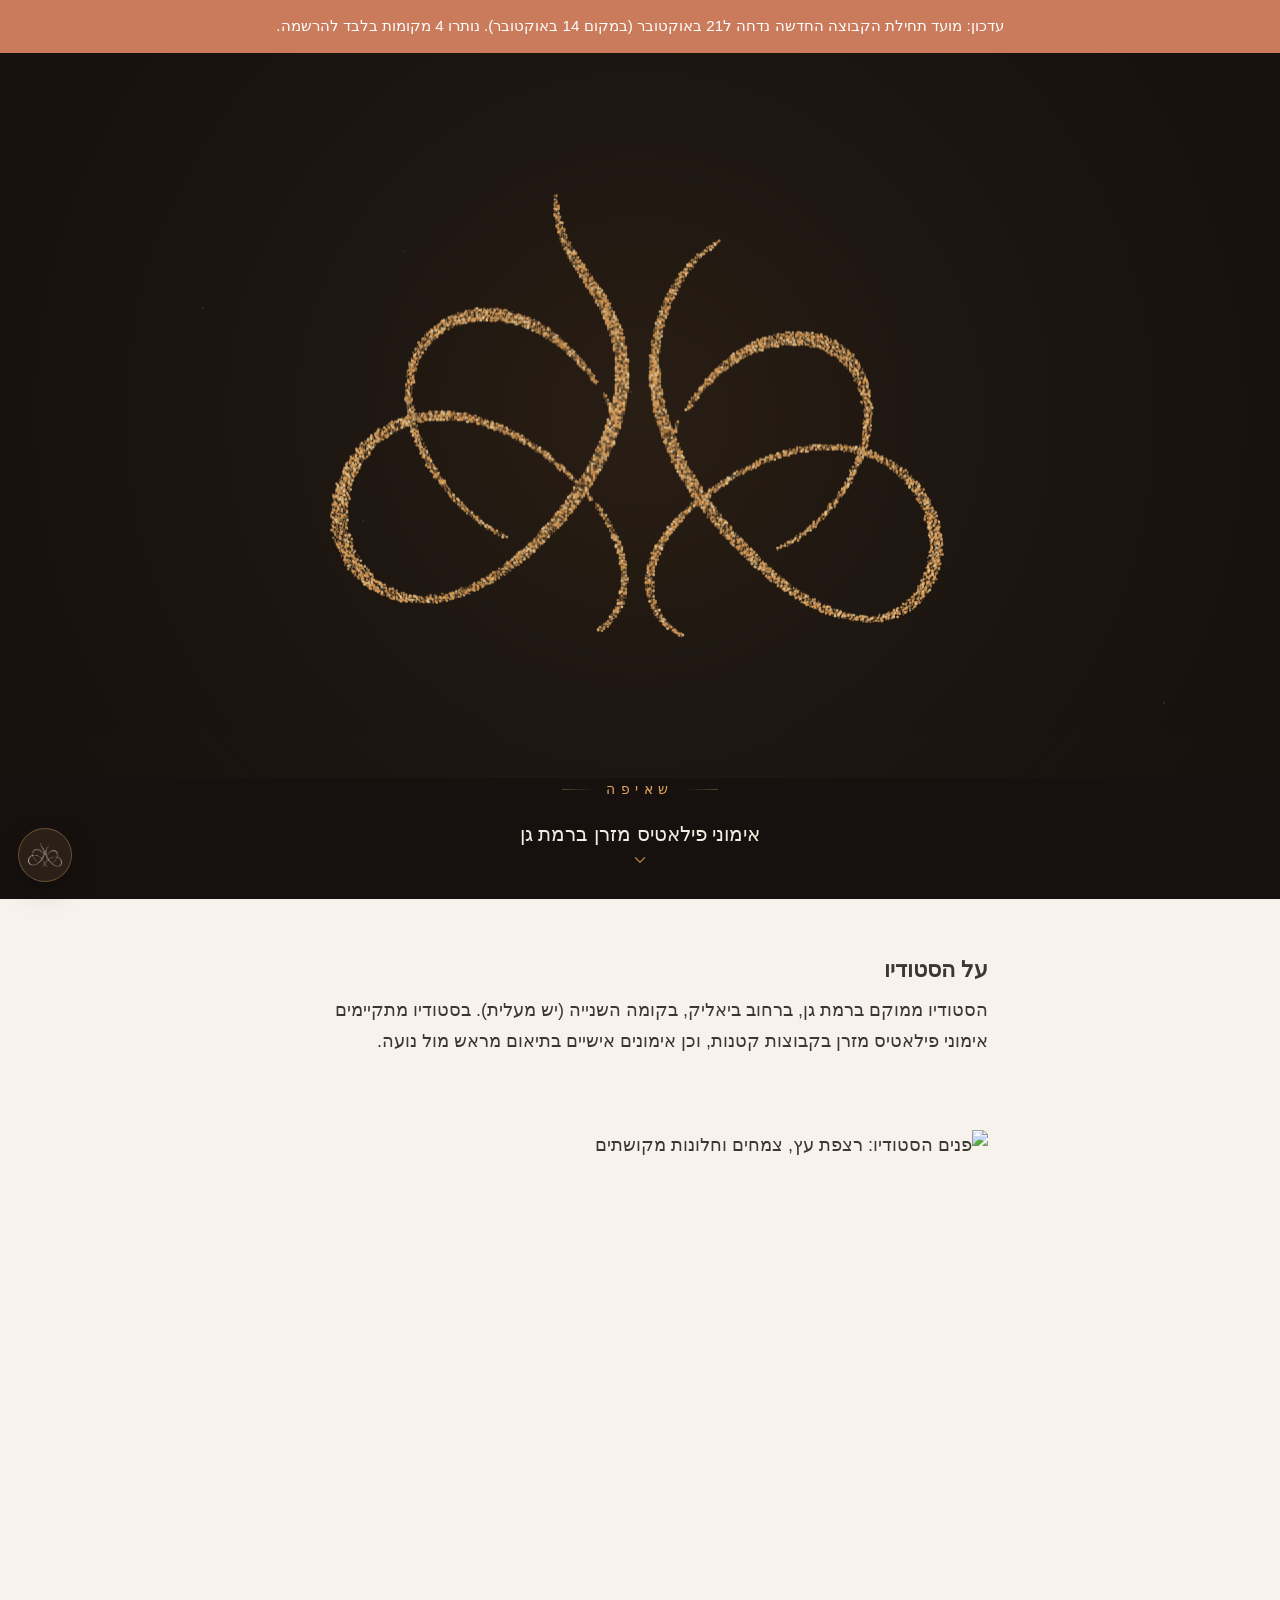
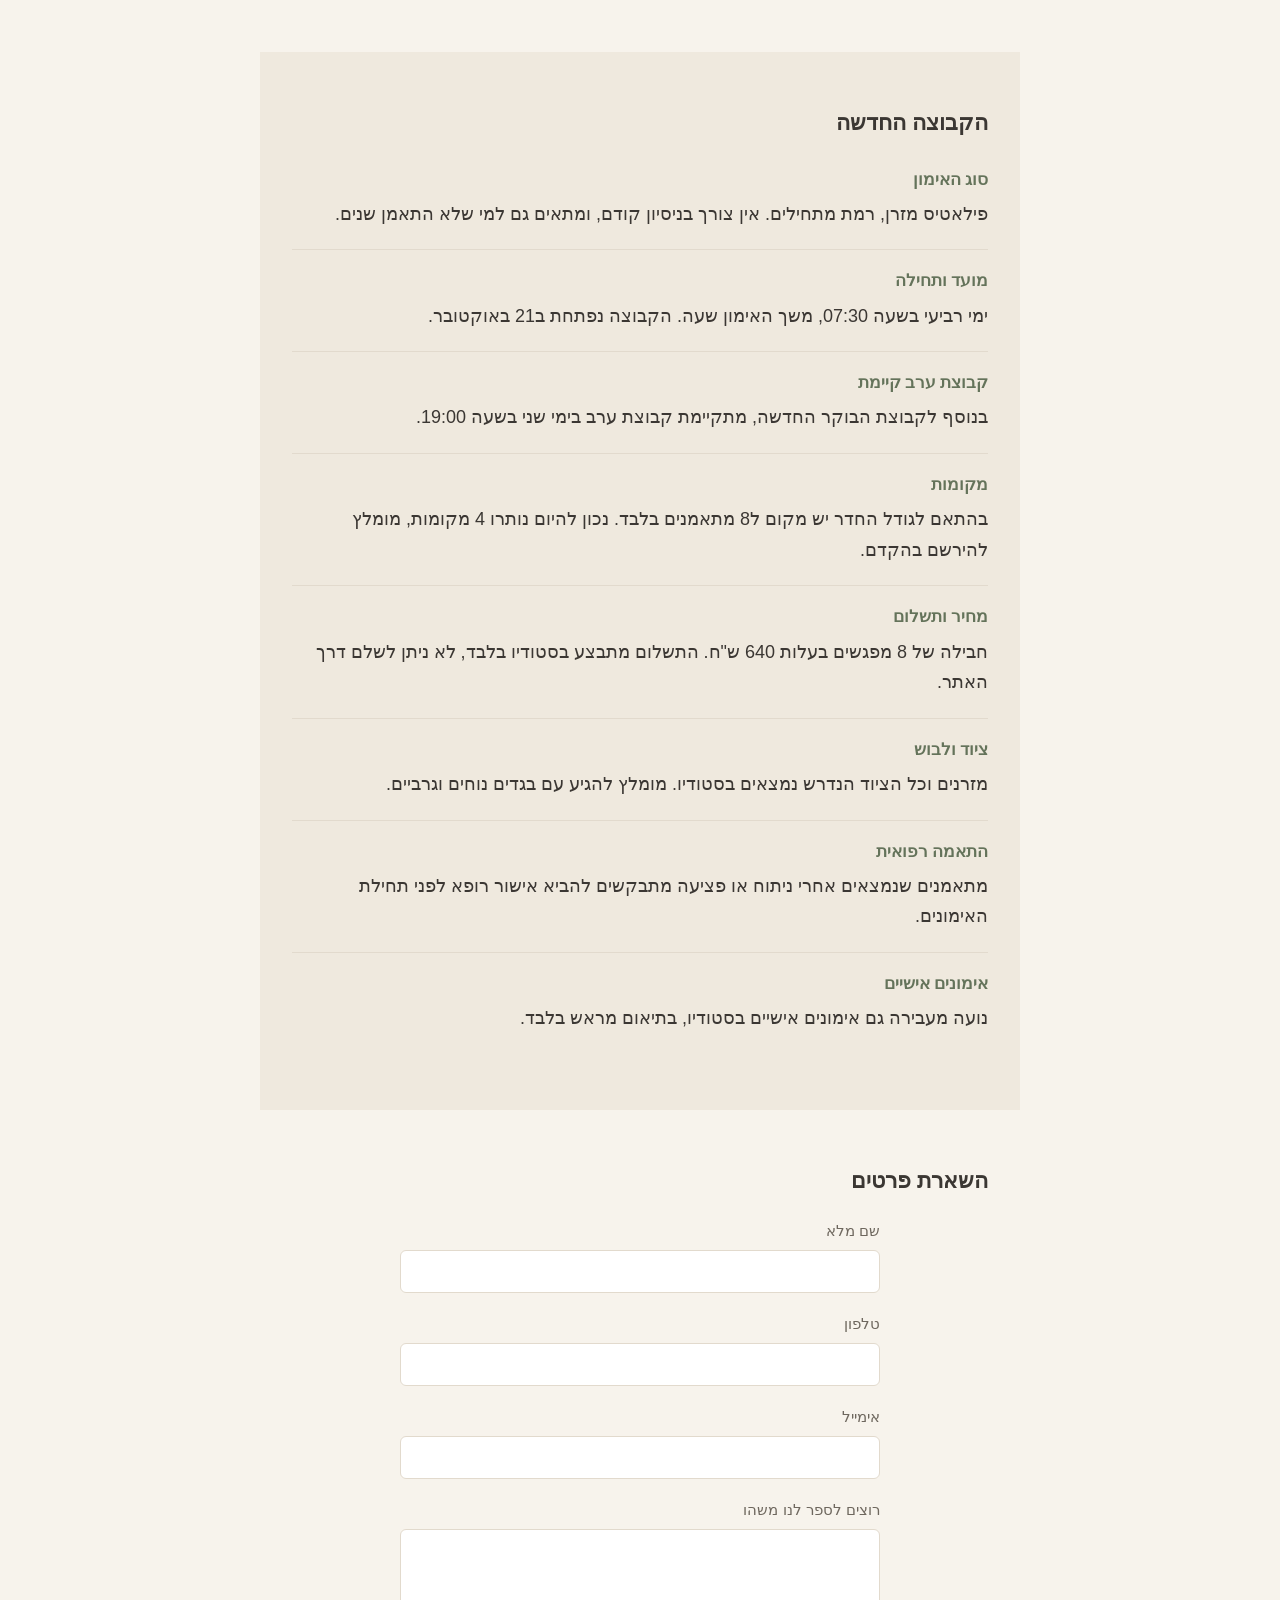
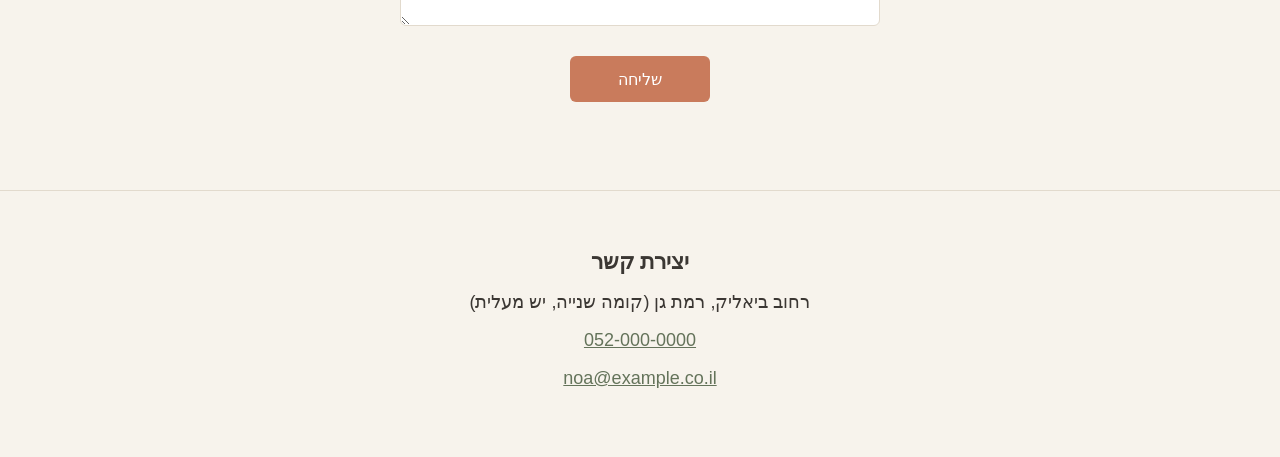
==== commit 43af35e5: "Use the exact nashima brand glyph as the hero particle shape The particle field now samples the actu" ====
--- a/index.html
+++ b/index.html
@@ -33,13 +33,7 @@
   </header>
 
   <div class="brand-badge" aria-hidden="true">
-    <svg viewBox="0 0 100 84" class="brand-badge-glyph">
-      <g class="brand-badge-stroke">
-        <path d="M50 6 C 50 22 50 30 50 38"/>
-        <path d="M50 38 C 34 22 12 26 6 42 C 0 60 16 76 34 72 C 48 69 52 54 50 38 Z"/>
-        <path d="M50 38 C 66 22 88 26 94 42 C 100 60 84 76 66 72 C 52 69 48 54 50 38 Z"/>
-      </g>
-    </svg>
+    <img class="brand-badge-glyph" src="assets/brand-glyph.png" alt="">
   </div>
 
   <main>
@@ -146,10 +140,18 @@
       const ctx = canvas.getContext('2d');
       if (!ctx) return;
 
-      const text = heading.textContent.trim();
       const GOLD = '226, 164, 93';
       const GOLD_PALE = '240, 205, 150';
       const IVORY = '243, 238, 228';
+
+      let glyphReady = false;
+      const glyphImg = new Image();
+      glyphImg.onload = function () {
+        glyphReady = true;
+        resize();
+        if (reducedMotion) draw(0);
+      };
+      glyphImg.src = 'assets/brand-glyph.png';
 
       const reducedMotion = window.matchMedia('(prefers-reduced-motion: reduce)').matches;
       const finePointer = window.matchMedia('(pointer: fine)').matches && !reducedMotion;
@@ -184,24 +186,19 @@
       const stars = generateStarField(isMobile ? 40 : 70);
 
       function sample() {
+        if (!glyphReady) return;
         const off = document.createElement('canvas');
         off.width = Math.max(1, Math.round(w));
         off.height = Math.max(1, Math.round(h));
         const octx = off.getContext('2d', { willReadFrequently: true });
-        octx.fillStyle = '#fff';
-        octx.textAlign = 'center';
-        octx.textBaseline = 'middle';
-
-        // הפונט נקבע לפי הגובה, אבל מוקטן אם המילים רחבות מדי לקנבס
-        let fontSize = off.height * 0.42;
-        const maxTextWidth = off.width * 0.86;
-        octx.font = `700 ${Math.round(fontSize)}px Georgia, 'Times New Roman', serif`;
-        const measured = octx.measureText(text).width;
-        if (measured > maxTextWidth) {
-          fontSize *= maxTextWidth / measured;
-          octx.font = `700 ${Math.round(fontSize)}px Georgia, 'Times New Roman', serif`;
-        }
-        octx.fillText(text, off.width / 2, off.height / 2 + off.height * 0.03);
+
+        // ממקם את גליף המותג במרכז, שומר על יחס הממדים המקורי שלו
+        const maxW = off.width * 0.72;
+        const maxH = off.height * 0.62;
+        const srcRatio = glyphImg.naturalWidth / glyphImg.naturalHeight;
+        let drawW = maxW, drawH = drawW / srcRatio;
+        if (drawH > maxH) { drawH = maxH; drawW = drawH * srcRatio; }
+        octx.drawImage(glyphImg, (off.width - drawW) / 2, (off.height - drawH) / 2, drawW, drawH);
         const data = octx.getImageData(0, 0, off.width, off.height).data;
 
         scaleRef = Math.max(off.width, off.height) / 2;
--- a/style.css
+++ b/style.css
@@ -190,16 +190,9 @@
 }
 
 .brand-badge-glyph {
-  width: 1.6rem;
-  height: auto;
-}
-
-.brand-badge-stroke {
-  fill: none;
-  stroke: #C9A27C;
-  stroke-width: 2.2;
-  stroke-linecap: round;
-  stroke-linejoin: round;
+  height: 1.5rem;
+  width: auto;
+  display: block;
 }
 
 @media (max-width: 640px) {
@@ -211,7 +204,7 @@
   }
 
   .brand-badge-glyph {
-    width: 1.3rem;
+    height: 1.2rem;
   }
 }
 
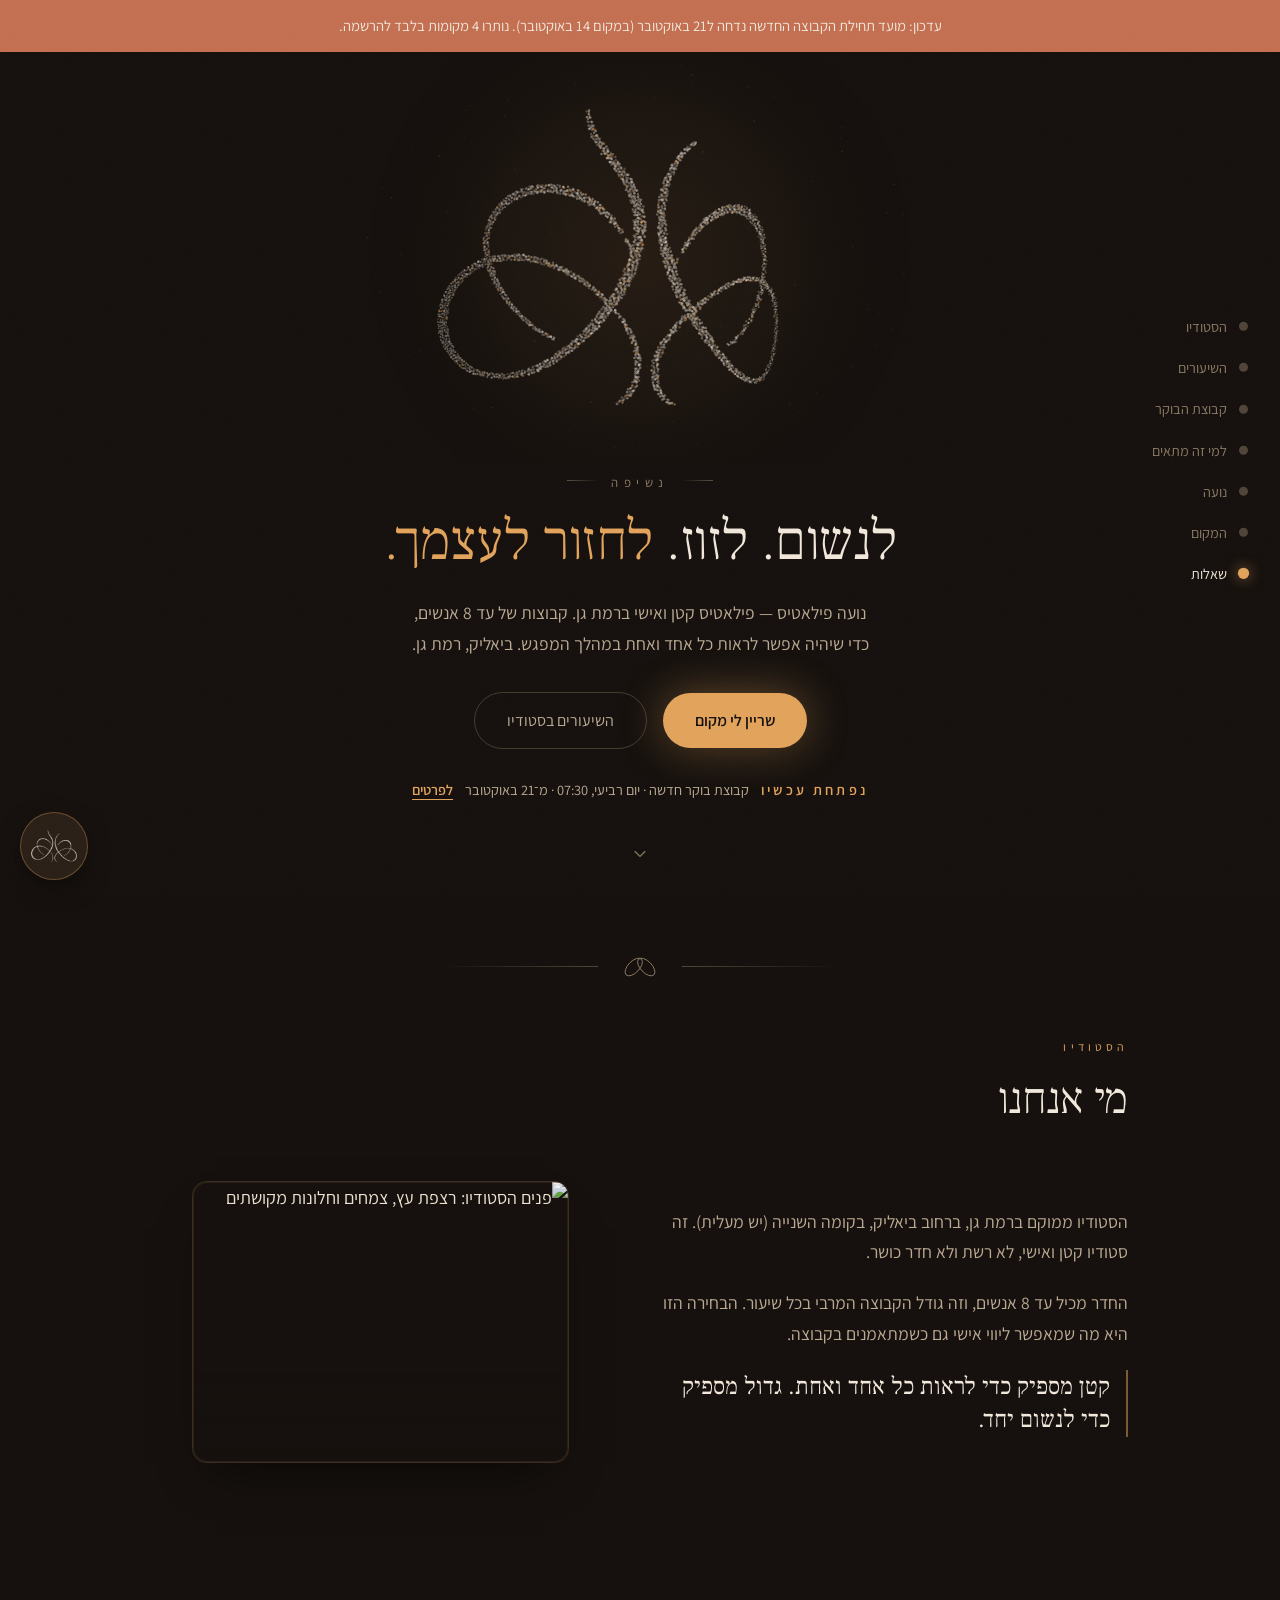
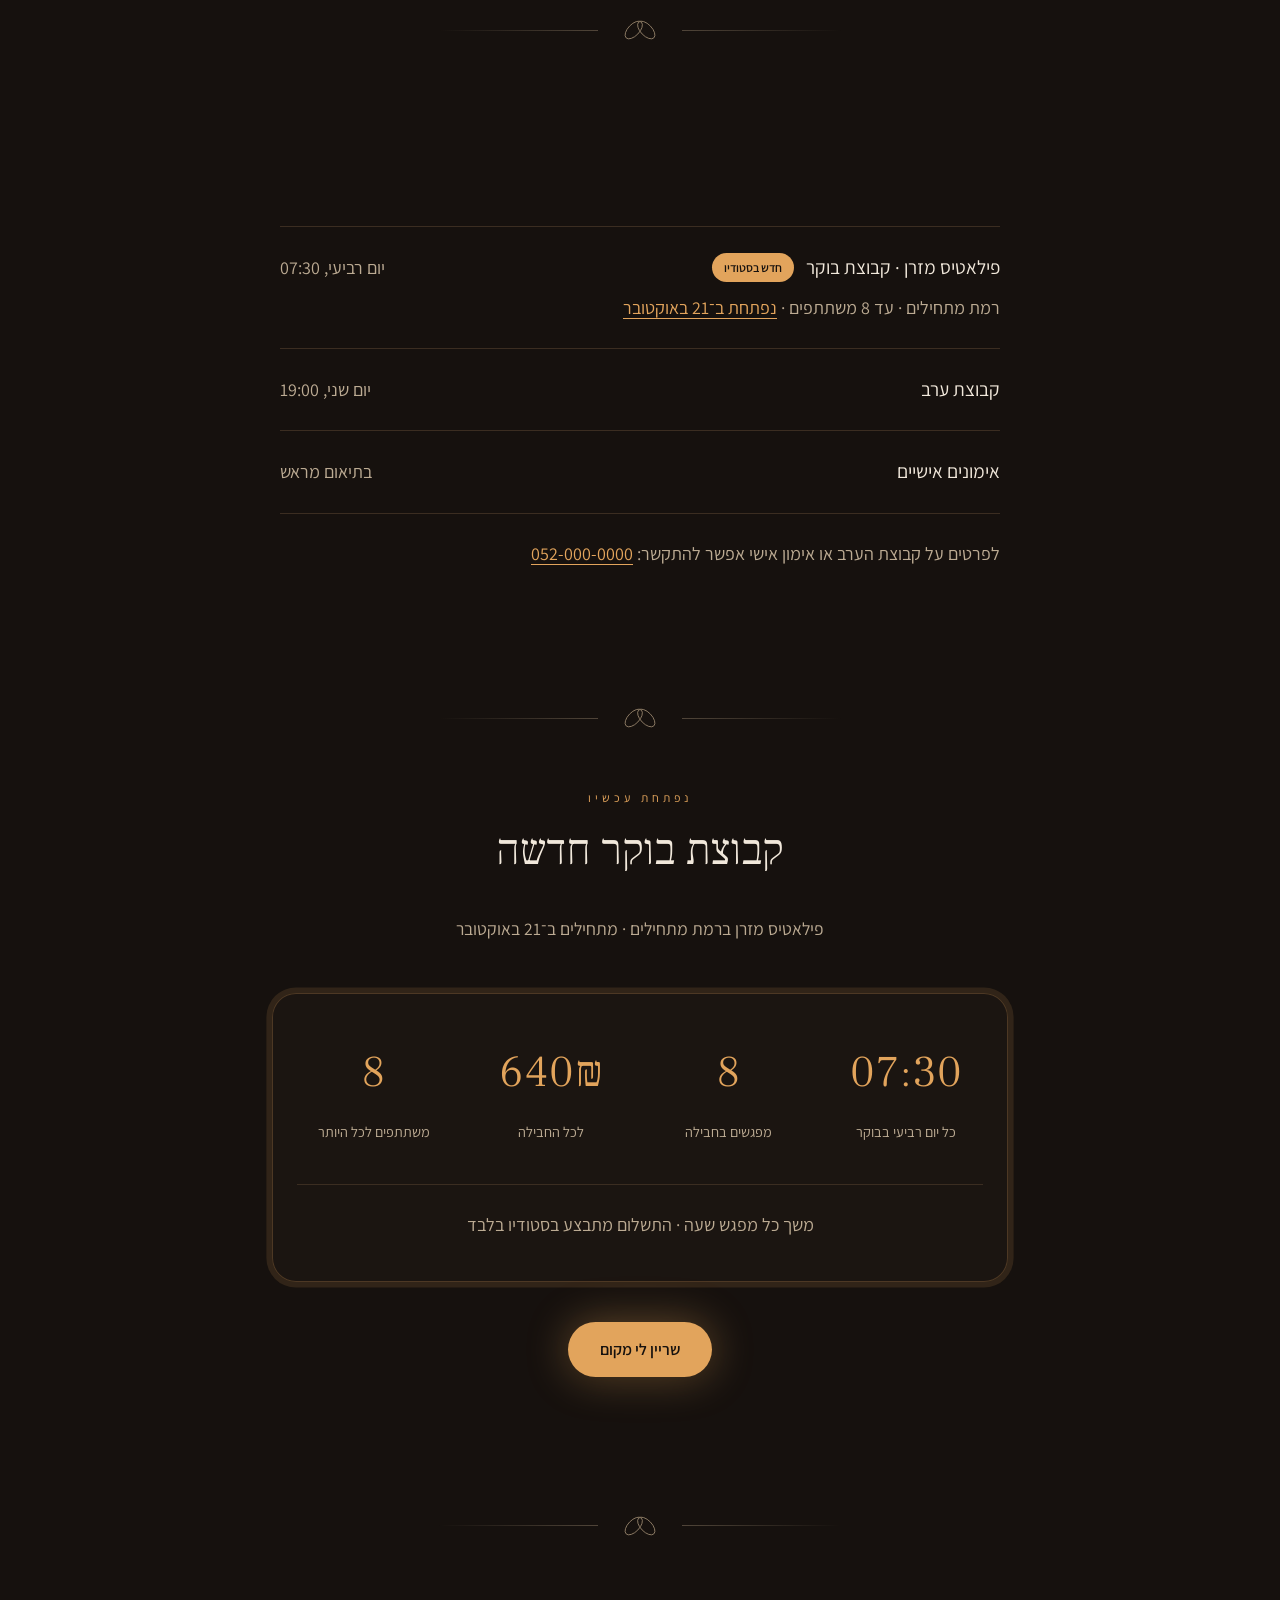
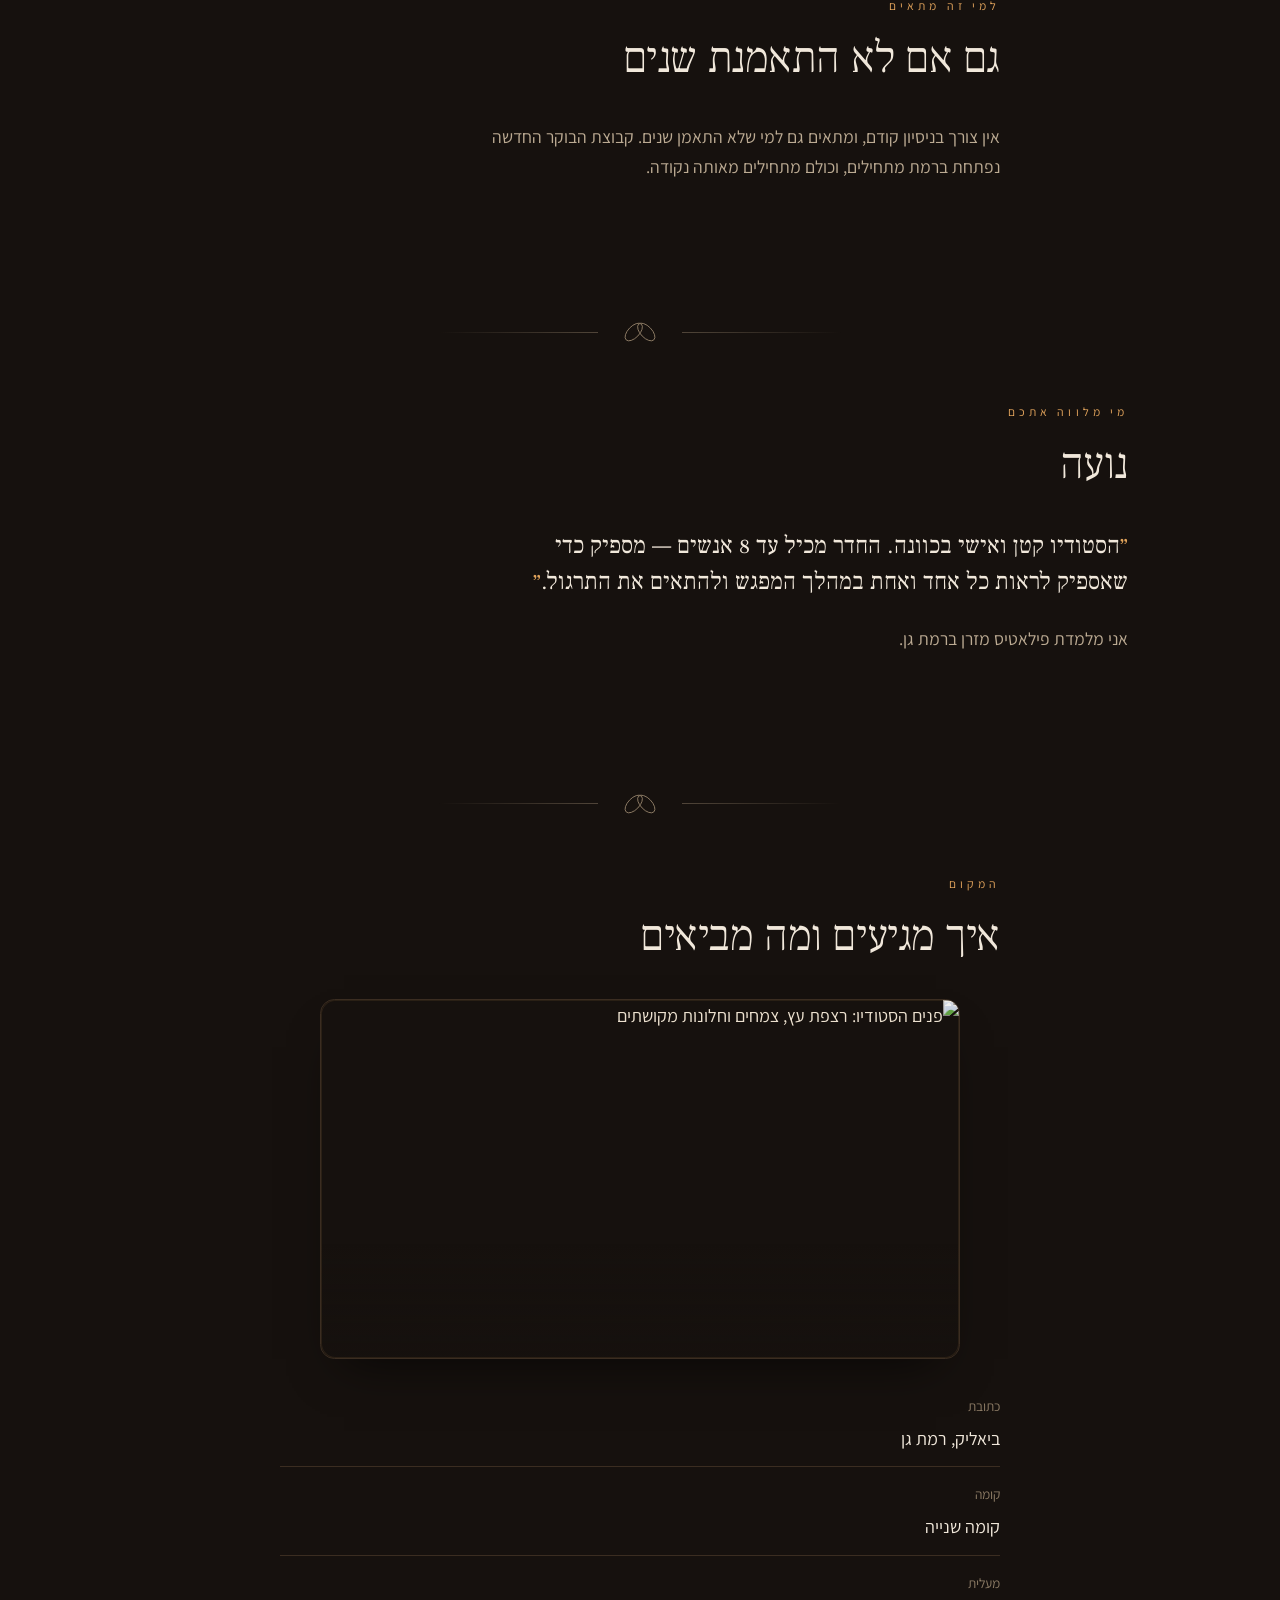
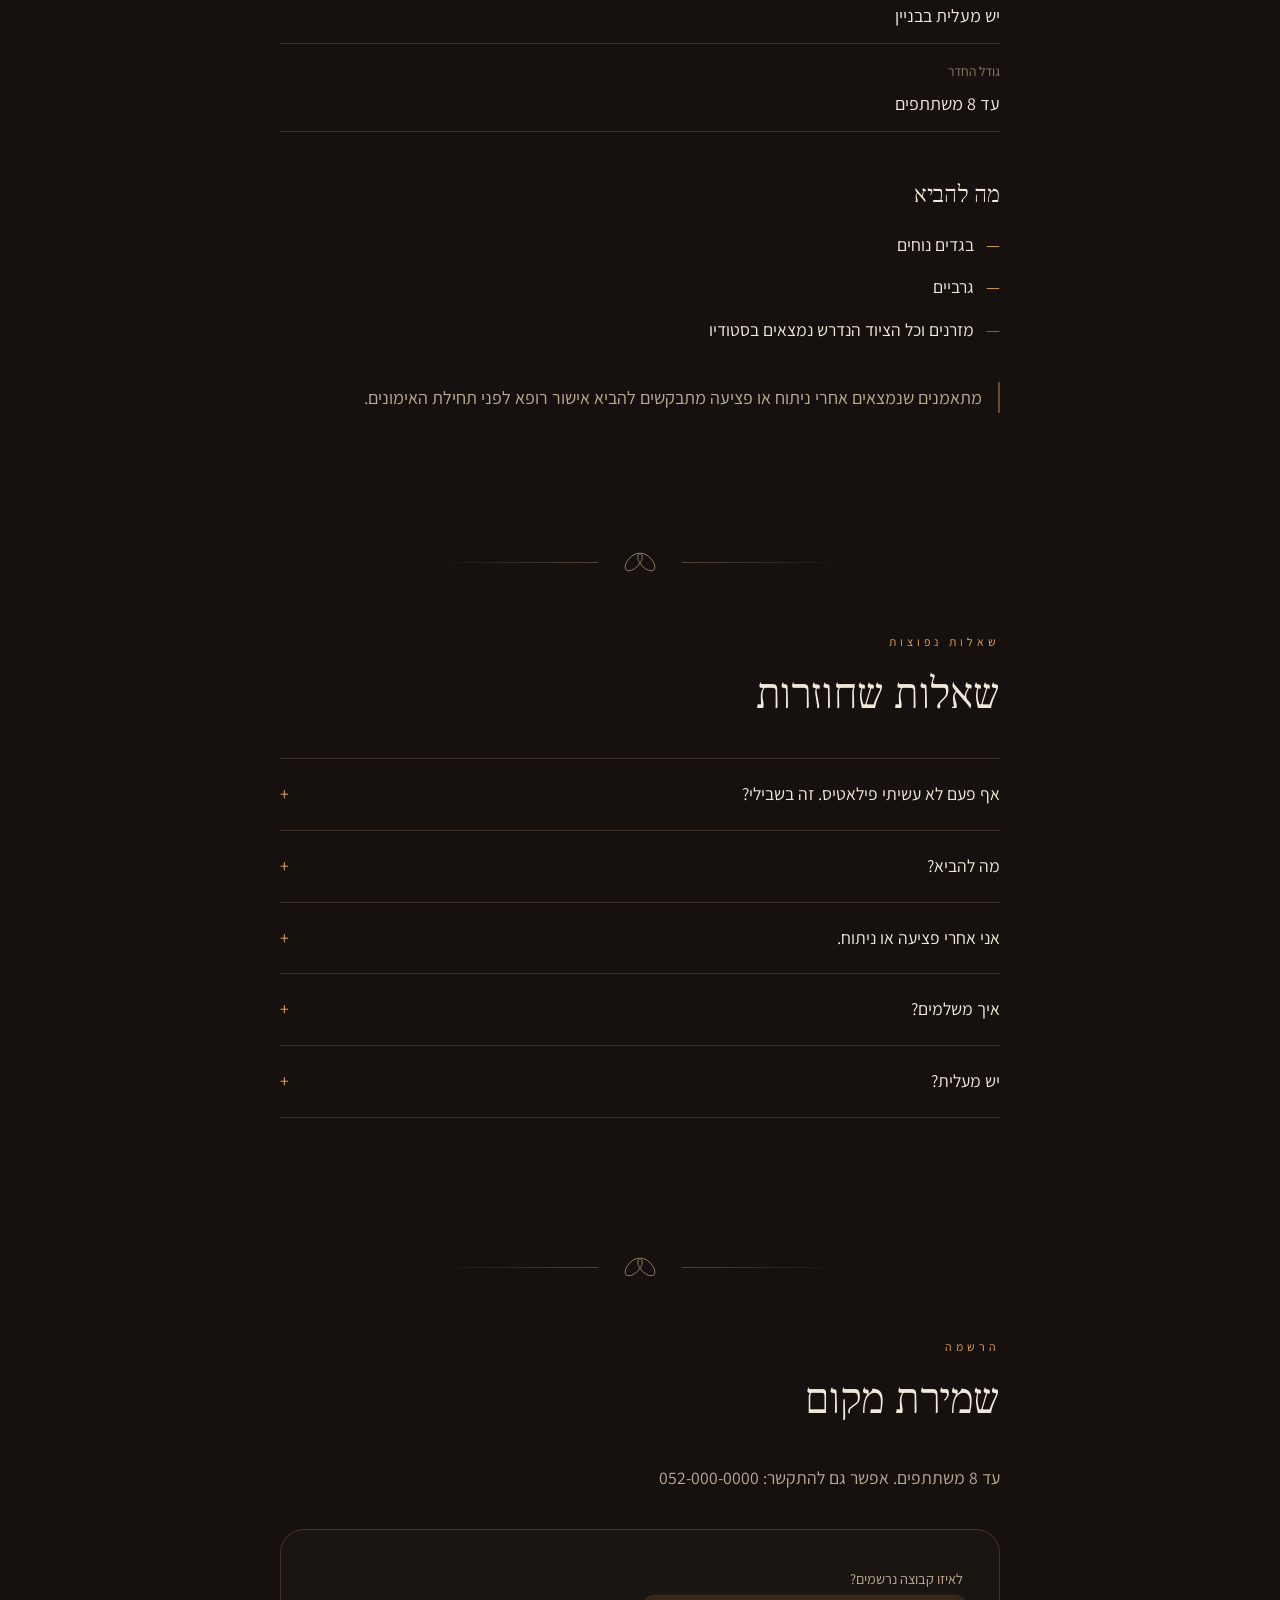
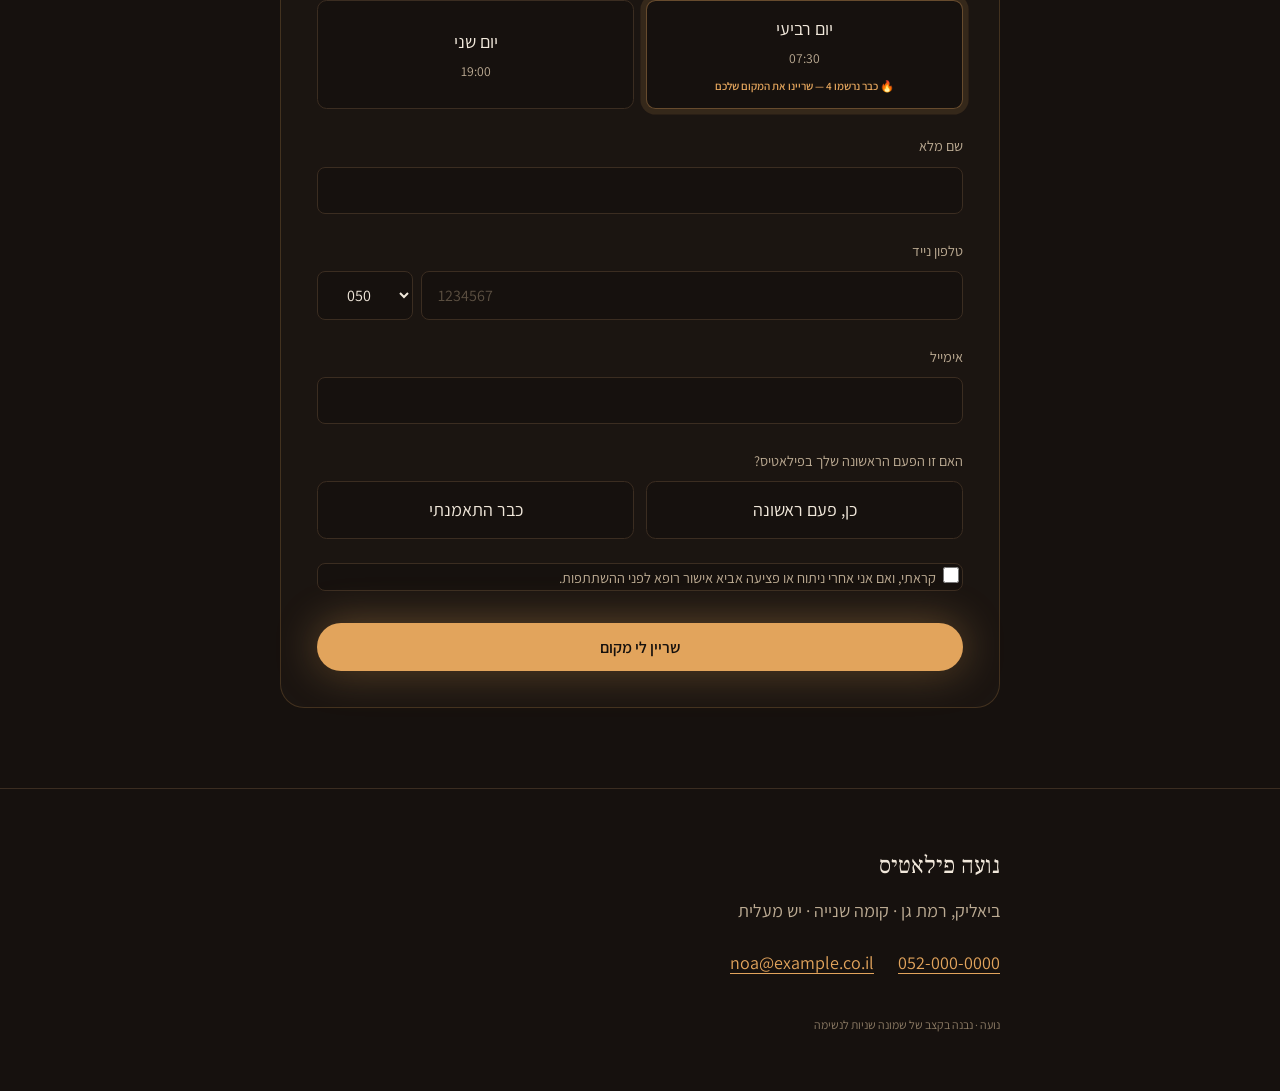
==== commit 8b1a3826: "Full redesign to match the nashima-studio-site brand system Rebuilds the site end-to-end around nash" ====
--- a/index.html
+++ b/index.html
@@ -3,11 +3,19 @@
 <head>
   <meta charset="UTF-8">
   <meta name="viewport" content="width=device-width, initial-scale=1.0">
-  <title>נועה פילאטיס, רמת גן</title>
+  <meta name="theme-color" content="#16110e">
+  <title>נועה פילאטיס · קבוצת בוקר חדשה ברמת גן</title>
+  <link rel="preconnect" href="https://fonts.googleapis.com">
+  <link rel="preconnect" href="https://fonts.gstatic.com" crossorigin>
+  <link href="https://fonts.googleapis.com/css2?family=Frank+Ruhl+Libre:wght@300;400;500&family=Assistant:wght@400;600&display=swap" rel="stylesheet">
   <link rel="stylesheet" href="style.css">
 </head>
 <body>
 
+  <a href="#about" class="skip-link">דילוג לתוכן</a>
+
+  <div class="cursor-glow" aria-hidden="true" id="cursor-glow"></div>
+
   <div class="announcement" role="note">
     <p>עדכון: מועד תחילת הקבוצה החדשה נדחה ל21 באוקטובר (במקום 14 באוקטובר). נותרו 4 מקומות בלבד להרשמה.</p>
   </div>
@@ -15,410 +23,378 @@
   <header class="hero">
     <div class="hero-canvas-wrap">
       <canvas id="hero-canvas" aria-hidden="true"></canvas>
-      <h1 class="business-name visually-hidden" id="business-name">נועה פילאטיס</h1>
     </div>
+
     <div class="hero-content">
-      <p class="hero-kicker" aria-hidden="true">
-        <span class="hero-kicker-line"></span>
-        <span class="hero-kicker-word" id="hero-kicker-word">שאיפה</span>
-        <span class="hero-kicker-line"></span>
+      <p class="rise-in hero-kicker" style="animation-delay:.5s" aria-hidden="true">
+        <span class="hero-kicker-line hero-kicker-line--start"></span>
+        <span class="hero-kicker-word-wrap">
+          <span class="hero-kicker-word" id="kicker-inhale">שאיפה</span>
+          <span class="hero-kicker-word" id="kicker-exhale">נשיפה</span>
+        </span>
+        <span class="hero-kicker-line hero-kicker-line--end"></span>
       </p>
-      <p class="tagline">אימוני פילאטיס מזרן ברמת גן</p>
+
+      <h1 class="rise-in hero-title" style="animation-delay:.7s">
+        לנשום. לזוז. <span class="text-dawn">לחזור לעצמך.</span>
+      </h1>
+
+      <p class="rise-in hero-lede" style="animation-delay:.95s">
+        נועה פילאטיס — פילאטיס קטן ואישי ברמת גן. קבוצות של עד 8 אנשים, כדי
+        שיהיה אפשר לראות כל אחד ואחת במהלך המפגש. ביאליק, רמת גן.
+      </p>
+
+      <div class="rise-in hero-actions" style="animation-delay:1.15s">
+        <a href="#register" class="btn btn--primary breathes-glow">שריין לי מקום</a>
+        <a href="#classes" class="btn btn--quiet">השיעורים בסטודיו</a>
+      </div>
+
+      <a href="#group" class="rise-in hero-flash" style="animation-delay:1.35s">
+        <span class="hero-flash-tag">נפתחת עכשיו</span>
+        <span class="hero-flash-detail">קבוצת בוקר חדשה · יום רביעי, 07:30 · מ־21 באוקטובר</span>
+        <span class="hero-flash-link">לפרטים</span>
+      </a>
     </div>
-    <a href="#about" class="hero-scroll-hint" aria-label="גלילה להמשך">
-      <svg viewBox="0 0 24 24" width="18" height="18" aria-hidden="true">
-        <path d="M6 9l6 6 6-6" fill="none" stroke="currentColor" stroke-width="2" stroke-linecap="round" stroke-linejoin="round"/>
+
+    <div class="rise-in hero-scroll-hint" style="animation-delay:1.7s" aria-hidden="true">
+      <svg viewBox="0 0 24 24" width="20" height="20" fill="none" stroke="currentColor" stroke-width="1.4" stroke-linecap="round" class="drift-down">
+        <path d="M6 9l6 6 6-6"/>
       </svg>
-    </a>
+    </div>
   </header>
 
-  <div class="brand-badge" aria-hidden="true">
-    <img class="brand-badge-glyph" src="assets/brand-glyph.png" alt="">
-  </div>
+  <nav aria-label="ניווט בדף" class="breath-nav-mobile">
+    <ul id="nav-chips">
+      <li><a href="#about" data-section="about">הסטודיו</a></li>
+      <li><a href="#classes" data-section="classes">השיעורים</a></li>
+      <li><a href="#group" data-section="group">קבוצת הבוקר</a></li>
+      <li><a href="#who" data-section="who">למי זה מתאים</a></li>
+      <li><a href="#noa" data-section="noa">נועה</a></li>
+      <li><a href="#place" data-section="place">המקום</a></li>
+      <li><a href="#faq" data-section="faq">שאלות</a></li>
+    </ul>
+  </nav>
+
+  <nav aria-label="ניווט בדף" class="breath-nav-desktop">
+    <ul>
+      <li><a href="#about" data-section="about"><span class="dot" aria-hidden="true"></span><span class="label">הסטודיו</span></a></li>
+      <li><a href="#classes" data-section="classes"><span class="dot" aria-hidden="true"></span><span class="label">השיעורים</span></a></li>
+      <li><a href="#group" data-section="group"><span class="dot" aria-hidden="true"></span><span class="label">קבוצת הבוקר</span></a></li>
+      <li><a href="#who" data-section="who"><span class="dot" aria-hidden="true"></span><span class="label">למי זה מתאים</span></a></li>
+      <li><a href="#noa" data-section="noa"><span class="dot" aria-hidden="true"></span><span class="label">נועה</span></a></li>
+      <li><a href="#place" data-section="place"><span class="dot" aria-hidden="true"></span><span class="label">המקום</span></a></li>
+      <li><a href="#faq" data-section="faq"><span class="dot" aria-hidden="true"></span><span class="label">שאלות</span></a></li>
+    </ul>
+  </nav>
 
   <main>
 
-    <section class="about">
-      <h2>על הסטודיו</h2>
-      <p>
-        הסטודיו ממוקם ברמת גן, ברחוב ביאליק, בקומה השנייה (יש מעלית).
-        בסטודיו מתקיימים אימוני פילאטיס מזרן בקבוצות קטנות, וכן אימונים אישיים
-        בתיאום מראש מול נועה.
-      </p>
-    </section>
-
-    <section class="image-feature">
-      <img
-        class="studio-photo"
-        src="https://res.cloudinary.com/drb1i7lf/image/upload/c_fill,g_auto,w_1200,h_900,q_auto,f_auto/v1787837660/Studio_space.jpg"
-        width="1200" height="900"
-        loading="lazy"
-        alt="פנים הסטודיו: רצפת עץ, צמחים וחלונות מקושתים">
-    </section>
-
-    <section class="details">
-      <h2>הקבוצה החדשה</h2>
-
-      <div class="detail">
-        <h3>סוג האימון</h3>
-        <p>פילאטיס מזרן, רמת מתחילים. אין צורך בניסיון קודם, ומתאים גם למי שלא התאמן שנים.</p>
-      </div>
-
-      <div class="detail">
-        <h3>מועד ותחילה</h3>
-        <p>ימי רביעי בשעה 07:30, משך האימון שעה. הקבוצה נפתחת ב21 באוקטובר.</p>
-      </div>
-
-      <div class="detail">
-        <h3>קבוצת ערב קיימת</h3>
-        <p>בנוסף לקבוצת הבוקר החדשה, מתקיימת קבוצת ערב בימי שני בשעה 19:00.</p>
-      </div>
-
-      <div class="detail">
-        <h3>מקומות</h3>
-        <p>בהתאם לגודל החדר יש מקום ל8 מתאמנים בלבד. נכון להיום נותרו 4 מקומות, מומלץ להירשם בהקדם.</p>
-      </div>
-
-      <div class="detail">
-        <h3>מחיר ותשלום</h3>
-        <p>חבילה של 8 מפגשים בעלות 640 ש"ח. התשלום מתבצע בסטודיו בלבד, לא ניתן לשלם דרך האתר.</p>
-      </div>
-
-      <div class="detail">
-        <h3>ציוד ולבוש</h3>
-        <p>מזרנים וכל הציוד הנדרש נמצאים בסטודיו. מומלץ להגיע עם בגדים נוחים וגרביים.</p>
-      </div>
-
-      <div class="detail">
-        <h3>התאמה רפואית</h3>
-        <p>מתאמנים שנמצאים אחרי ניתוח או פציעה מתבקשים להביא אישור רופא לפני תחילת האימונים.</p>
-      </div>
-
-      <div class="detail">
-        <h3>אימונים אישיים</h3>
-        <p>נועה מעבירה גם אימונים אישיים בסטודיו, בתיאום מראש בלבד.</p>
-      </div>
-    </section>
-
-    <section class="contact-form">
-      <h2>השארת פרטים</h2>
-      <form id="contact-form">
-        <label for="name">שם מלא</label>
-        <input type="text" id="name" name="name" required>
-
-        <label for="phone">טלפון</label>
-        <input type="tel" id="phone" name="phone" required>
-
-        <label for="email">אימייל</label>
-        <input type="email" id="email" name="email">
-
-        <label for="message">רוצים לספר לנו משהו</label>
-        <textarea id="message" name="message" rows="4"></textarea>
-
-        <button type="submit">שליחה</button>
-      </form>
-      <p id="form-status" class="form-status" role="status" aria-live="polite"></p>
+    <section id="about" class="section">
+      <div class="divider-wrap"><div class="divider"><span class="divider-line"></span><svg class="divider-glyph breathes" width="52" height="26" viewBox="0 0 52 26" fill="none"><ellipse cx="20" cy="13" rx="10.5" ry="5.5" transform="rotate(-46 20 13)" stroke="currentColor" stroke-width="0.9"/><ellipse cx="32" cy="13" rx="10.5" ry="5.5" transform="rotate(46 32 13)" stroke="currentColor" stroke-width="0.9"/></svg><span class="divider-line"></span></div></div>
+      <div class="section-inner section-inner--wide">
+        <div class="reveal">
+          <p class="eyebrow">הסטודיו</p>
+          <h2 class="section-title">מי אנחנו</h2>
+        </div>
+        <div class="reveal reveal--delayed about-grid">
+          <div class="about-copy">
+            <p>הסטודיו ממוקם ברמת גן, ברחוב ביאליק, בקומה השנייה (יש מעלית). זה סטודיו קטן ואישי, לא רשת ולא חדר כושר.</p>
+            <p>החדר מכיל עד 8 אנשים, וזה גודל הקבוצה המרבי בכל שיעור. הבחירה הזו היא מה שמאפשר ליווי אישי גם כשמתאמנים בקבוצה.</p>
+            <p class="about-quote">קטן מספיק כדי לראות כל אחד ואחת. גדול מספיק כדי לנשום יחד.</p>
+          </div>
+          <figure class="photo-warm about-photo">
+            <img
+              src="https://res.cloudinary.com/drb1i7lf/image/upload/c_fill,g_auto,w_1200,h_900,q_auto,f_auto/v1787837660/Studio_space.jpg"
+              width="1200" height="900" loading="lazy"
+              alt="פנים הסטודיו: רצפת עץ, צמחים וחלונות מקושתים">
+          </figure>
+        </div>
+      </div>
+    </section>
+
+    <section id="classes" class="section">
+      <div class="divider-wrap"><div class="divider"><span class="divider-line"></span><svg class="divider-glyph breathes" width="52" height="26" viewBox="0 0 52 26" fill="none"><ellipse cx="20" cy="13" rx="10.5" ry="5.5" transform="rotate(-46 20 13)" stroke="currentColor" stroke-width="0.9"/><ellipse cx="32" cy="13" rx="10.5" ry="5.5" transform="rotate(46 32 13)" stroke="currentColor" stroke-width="0.9"/></svg><span class="divider-line"></span></div></div>
+      <div class="section-inner">
+        <div class="reveal">
+          <p class="eyebrow">השיעורים</p>
+          <h2 class="section-title">האימונים שלנו</h2>
+        </div>
+        <div class="reveal reveal--delayed">
+          <ul class="class-list">
+            <li class="class-item">
+              <div class="class-row">
+                <span class="class-name">פילאטיס מזרן · קבוצת בוקר <span class="badge-new">חדש בסטודיו</span></span>
+                <span class="class-time">יום רביעי, 07:30</span>
+              </div>
+              <p class="class-note">רמת מתחילים · עד 8 משתתפים · <a href="#group">נפתחת ב־21 באוקטובר</a></p>
+            </li>
+            <li class="class-item">
+              <div class="class-row">
+                <span class="class-name">קבוצת ערב</span>
+                <span class="class-time">יום שני, 19:00</span>
+              </div>
+            </li>
+            <li class="class-item">
+              <div class="class-row">
+                <span class="class-name">אימונים אישיים</span>
+                <span class="class-time">בתיאום מראש</span>
+              </div>
+            </li>
+          </ul>
+          <p class="classes-phone-note">לפרטים על קבוצת הערב או אימון אישי אפשר להתקשר: <a href="tel:+972520000000">052-000-0000</a></p>
+        </div>
+      </div>
+    </section>
+
+    <section id="group" class="section">
+      <div class="divider-wrap"><div class="divider"><span class="divider-line"></span><svg class="divider-glyph breathes" width="52" height="26" viewBox="0 0 52 26" fill="none"><ellipse cx="20" cy="13" rx="10.5" ry="5.5" transform="rotate(-46 20 13)" stroke="currentColor" stroke-width="0.9"/><ellipse cx="32" cy="13" rx="10.5" ry="5.5" transform="rotate(46 32 13)" stroke="currentColor" stroke-width="0.9"/></svg><span class="divider-line"></span></div></div>
+      <div class="section-inner section-inner--wide section-inner--centered">
+        <div class="reveal">
+          <p class="eyebrow">נפתחת עכשיו</p>
+          <h2 class="section-title">קבוצת בוקר חדשה</h2>
+        </div>
+        <div class="reveal reveal--delayed">
+          <p class="group-lede">פילאטיס מזרן ברמת מתחילים · מתחילים ב־21 באוקטובר</p>
+
+          <div class="group-card breath-ring">
+            <dl class="group-stats">
+              <div><dd class="count-up" data-target="0" data-display="07:30">07:30</dd><dt>כל יום רביעי בבוקר</dt></div>
+              <div><dd class="count-up" data-target="8">0</dd><dt>מפגשים בחבילה</dt></div>
+              <div><dd class="count-up" data-target="640" data-suffix="₪">0</dd><dt>לכל החבילה</dt></div>
+              <div><dd class="count-up" data-target="8">0</dd><dt>משתתפים לכל היותר</dt></div>
+            </dl>
+            <p class="group-footnote">משך כל מפגש שעה · התשלום מתבצע בסטודיו בלבד</p>
+          </div>
+
+          <div class="group-cta">
+            <a href="#register" class="btn btn--primary breathes-glow">שריין לי מקום</a>
+          </div>
+        </div>
+      </div>
+    </section>
+
+    <section id="who" class="section">
+      <div class="divider-wrap"><div class="divider"><span class="divider-line"></span><svg class="divider-glyph breathes" width="52" height="26" viewBox="0 0 52 26" fill="none"><ellipse cx="20" cy="13" rx="10.5" ry="5.5" transform="rotate(-46 20 13)" stroke="currentColor" stroke-width="0.9"/><ellipse cx="32" cy="13" rx="10.5" ry="5.5" transform="rotate(46 32 13)" stroke="currentColor" stroke-width="0.9"/></svg><span class="divider-line"></span></div></div>
+      <div class="section-inner">
+        <div class="reveal">
+          <p class="eyebrow">למי זה מתאים</p>
+          <h2 class="section-title">גם אם לא התאמנת שנים</h2>
+        </div>
+        <div class="reveal reveal--delayed">
+          <p class="who-lede">אין צורך בניסיון קודם, ומתאים גם למי שלא התאמן שנים. קבוצת הבוקר החדשה נפתחת ברמת מתחילים, וכולם מתחילים מאותה נקודה.</p>
+        </div>
+      </div>
+    </section>
+
+    <section id="noa" class="section">
+      <div class="divider-wrap"><div class="divider"><span class="divider-line"></span><svg class="divider-glyph breathes" width="52" height="26" viewBox="0 0 52 26" fill="none"><ellipse cx="20" cy="13" rx="10.5" ry="5.5" transform="rotate(-46 20 13)" stroke="currentColor" stroke-width="0.9"/><ellipse cx="32" cy="13" rx="10.5" ry="5.5" transform="rotate(46 32 13)" stroke="currentColor" stroke-width="0.9"/></svg><span class="divider-line"></span></div></div>
+      <div class="section-inner section-inner--wide">
+        <div class="reveal">
+          <p class="eyebrow">מי מלווה אתכם</p>
+          <h2 class="section-title">נועה</h2>
+        </div>
+        <div class="reveal reveal--delayed noa-quote-wrap">
+          <p class="noa-quote"><span class="quote-mark" aria-hidden="true">״</span>הסטודיו קטן ואישי בכוונה. החדר מכיל עד 8 אנשים — מספיק כדי שאספיק לראות כל אחד ואחת במהלך המפגש ולהתאים את התרגול.<span class="quote-mark" aria-hidden="true">״</span></p>
+          <p class="noa-signature">אני מלמדת פילאטיס מזרן ברמת גן.</p>
+        </div>
+      </div>
+    </section>
+
+    <section id="place" class="section">
+      <div class="divider-wrap"><div class="divider"><span class="divider-line"></span><svg class="divider-glyph breathes" width="52" height="26" viewBox="0 0 52 26" fill="none"><ellipse cx="20" cy="13" rx="10.5" ry="5.5" transform="rotate(-46 20 13)" stroke="currentColor" stroke-width="0.9"/><ellipse cx="32" cy="13" rx="10.5" ry="5.5" transform="rotate(46 32 13)" stroke="currentColor" stroke-width="0.9"/></svg><span class="divider-line"></span></div></div>
+      <div class="section-inner">
+        <div class="reveal">
+          <p class="eyebrow">המקום</p>
+          <h2 class="section-title">איך מגיעים ומה מביאים</h2>
+        </div>
+        <div class="reveal reveal--delayed">
+          <figure class="photo-warm place-photo">
+            <img
+              src="https://res.cloudinary.com/drb1i7lf/image/upload/c_fill,g_auto,w_1600,h_900,q_auto,f_auto/v1787837660/Studio_space.jpg"
+              width="1600" height="900" loading="lazy"
+              alt="פנים הסטודיו: רצפת עץ, צמחים וחלונות מקושתים">
+          </figure>
+
+          <dl class="facts-grid">
+            <div><dt>כתובת</dt><dd>ביאליק, רמת גן</dd></div>
+            <div><dt>קומה</dt><dd>קומה שנייה</dd></div>
+            <div><dt>מעלית</dt><dd>יש מעלית בבניין</dd></div>
+            <div><dt>גודל החדר</dt><dd>עד 8 משתתפים</dd></div>
+          </dl>
+
+          <h3 class="place-subtitle">מה להביא</h3>
+          <ul class="bring-list">
+            <li><span class="bring-mark" aria-hidden="true">—</span>בגדים נוחים</li>
+            <li><span class="bring-mark" aria-hidden="true">—</span>גרביים</li>
+            <li class="bring-list-dim"><span class="bring-mark bring-mark--dim" aria-hidden="true">—</span>מזרנים וכל הציוד הנדרש נמצאים בסטודיו</li>
+          </ul>
+
+          <p class="place-medical">מתאמנים שנמצאים אחרי ניתוח או פציעה מתבקשים להביא אישור רופא לפני תחילת האימונים.</p>
+        </div>
+      </div>
+    </section>
+
+    <section id="faq" class="section">
+      <div class="divider-wrap"><div class="divider"><span class="divider-line"></span><svg class="divider-glyph breathes" width="52" height="26" viewBox="0 0 52 26" fill="none"><ellipse cx="20" cy="13" rx="10.5" ry="5.5" transform="rotate(-46 20 13)" stroke="currentColor" stroke-width="0.9"/><ellipse cx="32" cy="13" rx="10.5" ry="5.5" transform="rotate(46 32 13)" stroke="currentColor" stroke-width="0.9"/></svg><span class="divider-line"></span></div></div>
+      <div class="section-inner">
+        <div class="reveal">
+          <p class="eyebrow">שאלות נפוצות</p>
+          <h2 class="section-title">שאלות שחוזרות</h2>
+        </div>
+        <div class="reveal reveal--delayed faq-list">
+          <details class="faq-item">
+            <summary>אף פעם לא עשיתי פילאטיס. זה בשבילי?<span class="faq-plus" aria-hidden="true">+</span></summary>
+            <p>אין צורך בניסיון קודם, ומתאים גם למי שלא התאמן שנים. הקבוצה נפתחת ברמת מתחילים.</p>
+          </details>
+          <details class="faq-item">
+            <summary>מה להביא?<span class="faq-plus" aria-hidden="true">+</span></summary>
+            <p>בגדים נוחים וגרביים. מזרנים וכל הציוד הנדרש נמצאים בסטודיו.</p>
+          </details>
+          <details class="faq-item">
+            <summary>אני אחרי פציעה או ניתוח.<span class="faq-plus" aria-hidden="true">+</span></summary>
+            <p>מתאמנים שנמצאים אחרי ניתוח או פציעה מתבקשים להביא אישור רופא לפני תחילת האימונים. כדאי גם לספר לנועה לפני המפגש הראשון.</p>
+          </details>
+          <details class="faq-item">
+            <summary>איך משלמים?<span class="faq-plus" aria-hidden="true">+</span></summary>
+            <p>התשלום מתבצע בסטודיו בלבד. החבילה כוללת 8 מפגשים במחיר 640 ₪.</p>
+          </details>
+          <details class="faq-item">
+            <summary>יש מעלית?<span class="faq-plus" aria-hidden="true">+</span></summary>
+            <p>הסטודיו נמצא בקומה שנייה, ויש מעלית בבניין.</p>
+          </details>
+        </div>
+      </div>
+    </section>
+
+    <section id="register" class="section">
+      <div class="divider-wrap"><div class="divider"><span class="divider-line"></span><svg class="divider-glyph breathes" width="52" height="26" viewBox="0 0 52 26" fill="none"><ellipse cx="20" cy="13" rx="10.5" ry="5.5" transform="rotate(-46 20 13)" stroke="currentColor" stroke-width="0.9"/><ellipse cx="32" cy="13" rx="10.5" ry="5.5" transform="rotate(46 32 13)" stroke="currentColor" stroke-width="0.9"/></svg><span class="divider-line"></span></div></div>
+      <div class="section-inner">
+        <div class="reveal">
+          <p class="eyebrow">הרשמה</p>
+          <h2 class="section-title">שמירת מקום</h2>
+        </div>
+        <div class="reveal reveal--delayed">
+          <p class="register-lede">עד 8 משתתפים. אפשר גם להתקשר: 052-000-0000</p>
+
+          <div class="register-card">
+            <form id="register-form" novalidate>
+              <div class="honeypot" aria-hidden="true">
+                <label for="company">חברה</label>
+                <input type="text" id="company" name="company" tabindex="-1" autocomplete="off">
+              </div>
+
+              <fieldset class="field-group">
+                <legend>לאיזו קבוצה נרשמים?</legend>
+                <div class="radio-row" role="radiogroup">
+                  <label class="radio-pill radio-pill--highlight option-breath">
+                    <input type="radio" name="group" value="morning-wednesday" required>
+                    <span>יום רביעי</span>
+                    <span class="radio-pill-sub">07:30</span>
+                    <span class="radio-pill-flag">🔥 כבר נרשמו 4 — שריינו את המקום שלכם</span>
+                  </label>
+                  <label class="radio-pill">
+                    <input type="radio" name="group" value="evening-monday" required>
+                    <span>יום שני</span>
+                    <span class="radio-pill-sub">19:00</span>
+                  </label>
+                </div>
+                <p class="field-error" id="err-group" hidden>יש לבחור קבוצה</p>
+              </fieldset>
+
+              <div class="field">
+                <label for="fullName">שם מלא</label>
+                <input type="text" id="fullName" name="fullName" autocomplete="name" required>
+                <p class="field-error" id="err-fullName" hidden>יש להזין שם מלא</p>
+              </div>
+
+              <div class="field">
+                <label for="phoneLocal">טלפון נייד</label>
+                <div class="phone-row" dir="ltr">
+                  <select id="phonePrefix" name="phonePrefix" aria-label="קידומת">
+                    <option value="050">050</option>
+                    <option value="052">052</option>
+                    <option value="053">053</option>
+                    <option value="054">054</option>
+                    <option value="055">055</option>
+                    <option value="058">058</option>
+                  </select>
+                  <input type="tel" id="phoneLocal" name="phoneLocal" inputmode="numeric" placeholder="1234567" autocomplete="tel-national" required>
+                </div>
+                <p class="field-error" id="err-phone" hidden>יש להזין 7 ספרות</p>
+              </div>
+
+              <div class="field">
+                <label for="email">אימייל</label>
+                <input type="email" id="email" name="email" dir="ltr" inputmode="email" autocomplete="email" required>
+                <p class="field-error" id="err-email" hidden>כתובת אימייל לא תקינה</p>
+              </div>
+
+              <fieldset class="field-group">
+                <legend>האם זו הפעם הראשונה שלך בפילאטיס?</legend>
+                <div class="radio-row" role="radiogroup">
+                  <label class="radio-pill radio-pill--plain">
+                    <input type="radio" name="firstTime" value="yes" required>
+                    <span>כן, פעם ראשונה</span>
+                  </label>
+                  <label class="radio-pill radio-pill--plain">
+                    <input type="radio" name="firstTime" value="no" required>
+                    <span>כבר התאמנתי</span>
+                  </label>
+                </div>
+                <p class="field-error" id="err-firstTime" hidden>יש לבחור תשובה</p>
+              </fieldset>
+
+              <div class="field">
+                <label class="checkbox-row">
+                  <input type="checkbox" id="medicalAck" name="medicalAck" required>
+                  <span>קראתי, ואם אני אחרי ניתוח או פציעה אביא אישור רופא לפני ההשתתפות.</span>
+                </label>
+                <p class="field-error" id="err-medicalAck" hidden>יש לאשר כדי להמשיך בהרשמה</p>
+              </div>
+
+              <p class="form-server-error" id="form-server-error" role="alert" hidden>לא הצלחנו לשלוח את הטופס. אפשר לנסות שוב, או להתקשר: 052-000-0000</p>
+
+              <div class="submit-row">
+                <button type="submit" class="btn btn--primary breathes-glow" id="register-submit">שריין לי מקום</button>
+              </div>
+            </form>
+
+            <div class="register-success" id="register-success" hidden>
+              <p class="success-tag">ההרשמה נקלטה</p>
+              <h3 class="success-title" id="success-title">מחכים לך ב</h3>
+              <dl class="success-details" id="success-details"></dl>
+              <p class="success-medical">מתאמנים שנמצאים אחרי ניתוח או פציעה מתבקשים להביא אישור רופא לפני תחילת האימונים.</p>
+              <p class="success-phone">שאלה לפני המפגש? אפשר להתקשר: 052-000-0000</p>
+            </div>
+          </div>
+        </div>
+      </div>
     </section>
 
   </main>
 
-  <footer class="contact-info">
-    <h2>יצירת קשר</h2>
-    <p>רחוב ביאליק, רמת גן (קומה שנייה, יש מעלית)</p>
-    <p><a href="tel:0520000000">052-000-0000</a></p>
-    <p><a href="mailto:noa@example.co.il">noa@example.co.il</a></p>
+  <footer class="site-footer">
+    <div class="section-inner">
+      <p class="footer-name">נועה פילאטיס</p>
+      <p class="footer-address">ביאליק, רמת גן · קומה שנייה · יש מעלית</p>
+      <div class="footer-links">
+        <a href="tel:+972520000000">052-000-0000</a>
+        <a href="mailto:noa@example.co.il">noa@example.co.il</a>
+      </div>
+      <p class="footer-credit">נועה · נבנה בקצב של שמונה שניות לנשימה</p>
+    </div>
   </footer>
 
-  <script>
-    // מנוע חלקיקים לשם הסטודיו: דוגם את הטקסט לענן נקודות, מוסיף שדה אבק רקע
-    // (Fibonacci sphere), מסובב הכל בפסאודו-3D ומפעים בקצב נשימה איטי - נושא
-    // שמתכתב באופן ישיר עם פילאטיס. מגיב לתזוזת עכבר, ומכבד prefers-reduced-motion.
-    (function initHeroTitleField() {
-      const canvas = document.getElementById('hero-canvas');
-      const heading = document.getElementById('business-name');
-      if (!canvas || !heading) return;
-      const ctx = canvas.getContext('2d');
-      if (!ctx) return;
-
-      const GOLD = '226, 164, 93';
-      const GOLD_PALE = '240, 205, 150';
-      const IVORY = '243, 238, 228';
-
-      let glyphReady = false;
-      const glyphImg = new Image();
-      glyphImg.onload = function () {
-        glyphReady = true;
-        resize();
-        if (reducedMotion) draw(0);
-      };
-      glyphImg.src = 'assets/brand-glyph.png';
-
-      const reducedMotion = window.matchMedia('(prefers-reduced-motion: reduce)').matches;
-      const finePointer = window.matchMedia('(pointer: fine)').matches && !reducedMotion;
-      const isMobile = window.matchMedia('(max-width: 640px)').matches;
-      const sampleStep = isMobile ? 3 : 2;
-
-      let particles = [];
-      let w = 0, h = 0, dpr = 1, scaleRef = 1;
-      let targetYaw = 0, targetPitch = 0, yaw = 0, pitch = 0;
-      let pointer = null;
-      let raf = null;
-      let visible = true;
-      let startTime = 0;
-
-      // "שדה כוכבים" - אבק רקע עדין מפוזר על כדור וירטואלי לפי זווית הזהב (Fibonacci sphere)
-      function generateStarField(count) {
-        const golden = Math.PI * (3 - Math.sqrt(5));
-        const stars = [];
-        for (let i = 0; i < count; i++) {
-          const yPos = 1 - (i / (count - 1)) * 2;
-          const radiusAtY = Math.sqrt(Math.max(0, 1 - yPos * yPos));
-          const theta = golden * i;
-          stars.push({
-            x: Math.cos(theta) * radiusAtY,
-            y: 0.7 * yPos,
-            z: Math.sin(theta) * radiusAtY,
-            tw: Math.random() * Math.PI * 2
-          });
-        }
-        return stars;
-      }
-      const stars = generateStarField(isMobile ? 40 : 70);
-
-      function sample() {
-        if (!glyphReady) return;
-        const off = document.createElement('canvas');
-        off.width = Math.max(1, Math.round(w));
-        off.height = Math.max(1, Math.round(h));
-        const octx = off.getContext('2d', { willReadFrequently: true });
-
-        // ממקם את גליף המותג במרכז, שומר על יחס הממדים המקורי שלו
-        const maxW = off.width * 0.72;
-        const maxH = off.height * 0.62;
-        const srcRatio = glyphImg.naturalWidth / glyphImg.naturalHeight;
-        let drawW = maxW, drawH = drawW / srcRatio;
-        if (drawH > maxH) { drawH = maxH; drawW = drawH * srcRatio; }
-        octx.drawImage(glyphImg, (off.width - drawW) / 2, (off.height - drawH) / 2, drawW, drawH);
-        const data = octx.getImageData(0, 0, off.width, off.height).data;
-
-        scaleRef = Math.max(off.width, off.height) / 2;
-        const pts = [];
-        for (let y = 0; y < off.height; y += sampleStep) {
-          for (let x = 0; x < off.width; x += sampleStep) {
-            if (data[(y * off.width + x) * 4 + 3] > 90) {
-              const nx = (x - off.width / 2) / scaleRef;
-              const ny = (y - off.height / 2) / scaleRef;
-              pts.push({
-                bx: nx,
-                by: ny,
-                curve: 0.85 * nx * nx + 0.5 * ny * ny + (Math.random() - 0.5) * 0.05,
-                tw: Math.random() * Math.PI * 2,
-                clay: Math.random() < 0.28,
-                ox: 0, oy: 0, vx: 0, vy: 0
-              });
-            }
-          }
-        }
-        particles = pts;
-      }
-
-      function resize() {
-        const rect = canvas.getBoundingClientRect();
-        if (!rect.width || !rect.height) return;
-        dpr = Math.min(window.devicePixelRatio || 1, 2);
-        w = rect.width;
-        h = rect.height;
-        canvas.width = Math.round(w * dpr);
-        canvas.height = Math.round(h * dpr);
-        sample();
-        if (reducedMotion) draw(0);
-      }
-
-      function onPointerMove(e) {
-        const rect = canvas.getBoundingClientRect();
-        const nx = ((e.clientX - rect.left) / rect.width) * 2 - 1;
-        const ny = ((e.clientY - rect.top) / rect.height) * 2 - 1;
-        targetYaw = nx * 0.3;
-        targetPitch = ny * 0.18;
-        pointer = { x: e.clientX - rect.left, y: e.clientY - rect.top };
-      }
-      function onPointerLeave() {
-        targetYaw = 0;
-        targetPitch = 0;
-        pointer = null;
-      }
-      if (finePointer) {
-        canvas.addEventListener('pointermove', onPointerMove, { passive: true });
-        canvas.addEventListener('pointerleave', onPointerLeave);
-      }
-
-      function draw(elapsed) {
-        ctx.setTransform(dpr, 0, 0, dpr, 0, 0);
-        ctx.clearRect(0, 0, w, h);
-        if (!particles.length) return;
-
-        // מחזור נשימה איטי - שאיפה-נשיפה בת כ-7 שניות, כמו קצב אימון פילאטיס אמיתי
-        const breathe = reducedMotion ? 0.6 : 0.5 + 0.5 * Math.sin(elapsed * 0.0009);
-        const drift = reducedMotion ? 0 : 0.1 * Math.sin(elapsed * 0.00017);
-
-        yaw += (targetYaw + drift - yaw) * 0.05;
-        pitch += (targetPitch - pitch) * 0.05;
-
-        const cosYaw = Math.cos(yaw), sinYaw = Math.sin(yaw);
-        const cosPitch = Math.cos(pitch), sinPitch = Math.sin(pitch);
-        const cx = w / 2, cy = h / 2;
-        const PERSP = 3.2;
-
-        const glow = ctx.createRadialGradient(cx, cy, 0, cx, cy, Math.max(w, h) * 0.8);
-        glow.addColorStop(0, `rgba(${GOLD}, ${0.05 + 0.05 * breathe})`);
-        glow.addColorStop(1, 'rgba(0,0,0,0)');
-        ctx.fillStyle = glow;
-        ctx.fillRect(0, 0, w, h);
-
-        const haloRadius = scaleRef * 1.6;
-        for (const s of stars) {
-          const rx = s.x * cosYaw + s.z * sinYaw;
-          let rz = -s.x * sinYaw + s.z * cosYaw;
-          const ry = s.y * cosPitch - rz * sinPitch;
-          rz = s.y * sinPitch + rz * cosPitch;
-
-          const depth = PERSP / (PERSP - rz);
-          const screenX = cx + rx * haloRadius * depth;
-          const screenY = cy + ry * haloRadius * depth;
-
-          const shimmer = reducedMotion ? 0.6 : 0.5 + 0.5 * Math.sin(elapsed * 0.0007 + s.tw);
-          const size = (0.4 + 0.5 * shimmer) * depth;
-          const alpha = Math.min(1, (0.1 + 0.18 * shimmer) * (0.6 + 0.4 * breathe));
-
-          ctx.beginPath();
-          ctx.arc(screenX, screenY, Math.max(0.3, size), 0, Math.PI * 2);
-          ctx.fillStyle = `rgba(${IVORY}, ${alpha})`;
-          ctx.fill();
-        }
-
-        for (const p of particles) {
-          const depthAmt = 0.35 + 0.25 * breathe;
-          const z = -p.curve * depthAmt;
-
-          const rx = p.bx * cosYaw + z * sinYaw;
-          let rz = -p.bx * sinYaw + z * cosYaw;
-          const ry = p.by * cosPitch - rz * sinPitch;
-          rz = p.by * sinPitch + rz * cosPitch;
-
-          const depth = PERSP / (PERSP - rz);
-          const screenX = cx + rx * scaleRef * depth;
-          const screenY = cy + ry * scaleRef * depth;
-
-          if (finePointer && pointer) {
-            const dx = screenX + p.ox - pointer.x;
-            const dy = screenY + p.oy - pointer.y;
-            const distSq = dx * dx + dy * dy;
-            if (distSq < 1225) {
-              const dist = Math.sqrt(distSq) || 1;
-              const force = (1 - dist / 35) * 2.0;
-              p.vx += (dx / dist) * force;
-              p.vy += (dy / dist) * force;
-            }
-          }
-          p.vx *= 0.86;
-          p.vy *= 0.86;
-          p.ox = (p.ox + p.vx) * 0.94;
-          p.oy = (p.oy + p.vy) * 0.94;
-
-          const shimmer = reducedMotion ? 0.75 : 0.55 + 0.45 * Math.sin(elapsed * 0.0016 + p.tw);
-          const size = (0.75 + 0.7 * shimmer) * depth;
-          const alpha = Math.min(1, (0.35 + 0.55 * shimmer) * (0.7 + 0.3 * breathe));
-          const color = p.clay ? GOLD_PALE : GOLD;
-
-          ctx.beginPath();
-          ctx.arc(screenX + p.ox, screenY + p.oy, Math.max(0.4, size), 0, Math.PI * 2);
-          ctx.fillStyle = `rgba(${color}, ${alpha})`;
-          ctx.fill();
-        }
-      }
-
-      function loop(ts) {
-        if (!startTime) startTime = ts;
-        draw(ts - startTime);
-        if (visible) raf = requestAnimationFrame(loop);
-      }
-
-      const io = new IntersectionObserver(([entry]) => {
-        visible = entry.isIntersecting;
-        if (visible && !reducedMotion && !raf) raf = requestAnimationFrame(loop);
-      });
-      io.observe(canvas);
-
-      const ro = new ResizeObserver(resize);
-      ro.observe(canvas);
-      resize();
-
-      if (!reducedMotion) {
-        raf = requestAnimationFrame(loop);
-      }
-    })();
-  </script>
-
-  <script>
-    // מחליף בין "שאיפה" ו"נשיפה" מעל שם העסק, בקצב נשימה איטי
-    (function initHeroKicker() {
-      const word = document.getElementById('hero-kicker-word');
-      if (!word) return;
-      const words = ['שאיפה', 'נשיפה'];
-      let i = 0;
-      const reducedMotion = window.matchMedia('(prefers-reduced-motion: reduce)').matches;
-      if (reducedMotion) return;
-      setInterval(function () {
-        i = (i + 1) % words.length;
-        word.classList.add('is-swapping');
-        setTimeout(function () {
-          word.textContent = words[i];
-          word.classList.remove('is-swapping');
-        }, 500);
-      }, 3500);
-    })();
-  </script>
-
-  <script>
-    var CONTACT_ENDPOINT = 'https://elik.app.n8n.cloud/webhook/noa-pilates-contact';
-
-    document.getElementById('contact-form').addEventListener('submit', function (event) {
-      event.preventDefault();
-      var form = event.target;
-      var button = form.querySelector('button');
-      var status = document.getElementById('form-status');
-
-      var payload = {
-        name: form.name.value,
-        phone: form.phone.value,
-        email: form.email.value,
-        message: form.message.value
-      };
-
-      button.disabled = true;
-      status.className = 'form-status';
-      status.textContent = 'שולח...';
-
-      fetch(CONTACT_ENDPOINT, {
-        method: 'POST',
-        body: new URLSearchParams(payload)
-      })
-        .then(function (response) {
-          if (!response.ok) { throw new Error('שגיאת שרת'); }
-          form.reset();
-          form.hidden = true;
-          status.className = 'form-status form-status--success';
-          status.textContent = 'הפנייה נשלחה, תודה. נחזור אליך בהקדם.';
-        })
-        .catch(function () {
-          status.className = 'form-status form-status--error';
-          status.textContent = 'אירעה שגיאה בשליחה. אפשר לנסות שוב או ליצור קשר בטלפון.';
-        })
-        .finally(function () {
-          button.disabled = false;
-        });
-    });
-  </script>
-
+  <a
+    class="agent-launcher"
+    href="https://wa.me/972520000000"
+    target="_blank"
+    rel="noopener"
+    aria-label="פנייה בוואטסאפ"
+  >
+    <img src="assets/brand-glyph.png" alt="" class="agent-launcher-glyph">
+  </a>
+
+  <script src="script.js"></script>
 </body>
 </html>
--- a/style.css
+++ b/style.css
@@ -1,91 +1,146 @@
 /* ---------------------------------------------
-   פלטת צבעים: סטודיו פילאטיס, אווירה רגועה וטבעית.
-   ירוק מרווה כצבע עיקרי (רוגע, בריאות, תנועה),
-   בז'/שמנת ברקע (חם, לא קליני), חימר כאדום אפרסק
-   לקריאה לפעולה (חמים ומזמין, בלי להיות תוסס מדי).
-   טקסט בחום פחם רך במקום שחור מלא, לתחושה נעימה.
+   נועה פילאטיס — שפה חזותית "לפנות בוקר"
+   חושך חם של סטודיו לפני שיעור הבוקר. שנהב לטקסט, זהב-שחר לפעולות.
    --------------------------------------------- */
 :root {
-  --color-bg: #F7F3EC;
-  --color-bg-alt: #EFE9DE;
-  --color-text: #3B3733;
-  --color-text-muted: #6E675E;
-  --color-primary: #7C8F6E;
-  --color-primary-dark: #64735A;
-  --color-accent: #C97B5C;
-  --color-border: #E2DACD;
-
-  --font-heading: Georgia, 'Times New Roman', serif;
-  --font-body: -apple-system, 'Segoe UI', Tahoma, Arial, sans-serif;
-}
-
-* {
-  box-sizing: border-box;
-}
+  --night: #16110e;
+  --night-soft: #1f1813;
+  --night-lift: #2a2018;
+  --seam: #3b2d21;
+  --ivory: #f1e8db;
+  --ivory-dim: #bcab93;
+  --dusk: #8b7a64;
+  --dawn: #e2a45c;
+  --dawn-bright: #eebd7e;
+  --ember: #c46f52;
+
+  /* נכתב ע"י JS: 0 בסוף נשיפה, 1 בשיא שאיפה */
+  --breath: 0;
+  /* נכתב ע"י JS לפי גלילה: 0 למעלה, 1 בהרשמה */
+  --sunrise: 0;
+
+  --font-display: 'Frank Ruhl Libre', Georgia, serif;
+  --font-body: 'Assistant', -apple-system, 'Segoe UI', Tahoma, sans-serif;
+}
+
+* { box-sizing: border-box; }
+
+html { background: var(--night); }
 
 body {
+  isolation: isolate;
   margin: 0;
-  background-color: var(--color-bg);
-  color: var(--color-text);
+  background: var(--night);
+  color: var(--ivory);
   font-family: var(--font-body);
   font-size: 17px;
-  line-height: 1.7;
+  line-height: 1.75;
+  -webkit-font-smoothing: antialiased;
+  position: relative;
+}
+
+body::before {
+  content: "";
+  position: fixed;
+  inset: 0;
+  z-index: -1;
+  pointer-events: none;
+  opacity: var(--sunrise);
+  background:
+    radial-gradient(ellipse 120% 55% at 50% 108%, color-mix(in srgb, var(--dawn) 26%, transparent) 0%, color-mix(in srgb, var(--ember) 12%, transparent) 45%, transparent 75%),
+    linear-gradient(to top, color-mix(in srgb, var(--night-lift) 80%, var(--dawn) 20%) 0%, transparent 60%);
+  transition: opacity 0.2s linear;
+}
+
+body::after {
+  content: "";
+  position: fixed;
+  inset: 0;
+  z-index: 9999;
+  pointer-events: none;
+  opacity: 0.5;
+  background-image: url("data:image/svg+xml,%3Csvg xmlns='http://www.w3.org/2000/svg' width='140' height='140'%3E%3Cfilter id='n'%3E%3CfeTurbulence type='fractalNoise' baseFrequency='0.85' numOctaves='3' stitchTiles='stitch'/%3E%3CfeColorMatrix type='saturate' values='0'/%3E%3C/filter%3E%3Crect width='140' height='140' filter='url(%23n)' opacity='0.025'/%3E%3C/svg%3E");
 }
 
 h1, h2, h3 {
-  font-family: var(--font-heading);
-  color: var(--color-text);
-  line-height: 1.3;
-  margin: 0 0 0.5em;
-}
-
-p {
-  margin: 0 0 1em;
-}
-
-a {
-  color: var(--color-primary-dark);
-}
-
-section, header, footer {
-  padding: 2.5rem 1.25rem;
-}
-
-main {
-  max-width: 640px;
-  margin: 0 auto;
+  font-family: var(--font-display);
+  font-weight: 300;
+  line-height: 1.22;
+  letter-spacing: -0.01em;
+  margin: 0;
+}
+
+p { margin: 0; }
+
+a { color: inherit; text-decoration: none; }
+
+::selection {
+  background: color-mix(in srgb, var(--dawn) 40%, transparent);
+  color: var(--ivory);
+}
+
+:focus-visible {
+  outline: 2px solid var(--dawn);
+  outline-offset: 3px;
+  border-radius: 4px;
+}
+
+.skip-link {
+  position: absolute;
+  top: -100px;
+  right: 1rem;
+  z-index: 999;
+  background: var(--dawn);
+  color: var(--night);
+  font-weight: 600;
+  padding: 0.6rem 1.25rem;
+  border-radius: 999px;
+  transition: top 0.2s;
+}
+
+.skip-link:focus { top: 1rem; }
+
+.text-dawn { color: var(--dawn); }
+
+/* אור נר עוקב עכבר */
+.cursor-glow {
+  position: fixed;
+  top: 0;
+  left: 0;
+  z-index: 2;
+  height: 680px;
+  width: 680px;
+  pointer-events: none;
+  opacity: 0;
+  transition: opacity 0.7s;
+  background: radial-gradient(circle, color-mix(in srgb, var(--dawn) 9%, transparent) 0%, color-mix(in srgb, var(--ember) 4%, transparent) 38%, transparent 68%);
+  mix-blend-mode: screen;
+  transform: translate3d(-340px, -340px, 0);
 }
 
 /* הודעת עדכון */
-
 .announcement {
-  background-color: var(--color-accent);
-  color: #FFFFFF;
+  position: relative;
+  z-index: 41;
+  background-color: var(--ember);
+  color: var(--ivory);
   text-align: center;
   padding: 0.9rem 1.25rem;
 }
 
 .announcement p {
-  margin: 0;
-  font-size: 0.95rem;
+  font-size: 0.92rem;
   line-height: 1.6;
 }
 
-/* כותרת */
+/* ---------------- כותרת ---------------- */
 
 .hero {
-  --hero-bg: #16110E;
-  --hero-ivory: #F3EEE4;
-  --hero-gold: #E2A45D;
-  --hero-line: rgba(226, 164, 93, 0.35);
   position: relative;
   display: flex;
   flex-direction: column;
   min-height: calc(100dvh - 6rem);
-  padding: 0;
   overflow: hidden;
-  text-align: center;
-  background-color: var(--hero-bg);
 }
 
 .hero-canvas-wrap {
@@ -100,277 +155,882 @@
   inset: 0;
   width: 100%;
   height: 100%;
-}
-
-.visually-hidden {
-  position: absolute !important;
-  width: 1px;
-  height: 1px;
-  padding: 0;
-  margin: -1px;
-  overflow: hidden;
-  clip: rect(0, 0, 0, 0);
-  white-space: nowrap;
-  border: 0;
+  pointer-events: none;
 }
 
 .hero-content {
   flex-shrink: 0;
-  padding: 0 1.5rem 3rem;
-}
+  display: flex;
+  flex-direction: column;
+  align-items: center;
+  max-width: 48rem;
+  margin: 0 auto;
+  padding: 0.5rem 1.5rem 2.5rem;
+  text-align: center;
+}
+
+@keyframes rise-in {
+  from { opacity: 0; transform: translateY(18px); }
+  to { opacity: 1; transform: translateY(0); }
+}
+
+.rise-in { animation: rise-in 1.1s cubic-bezier(0.22, 0.61, 0.36, 1) both; }
 
 .hero-kicker {
-  display: flex;
+  display: inline-flex;
+  align-items: center;
+  gap: 0.75rem;
+  font-size: 13px;
+  letter-spacing: 0.42em;
+  color: var(--dusk);
+}
+
+.hero-kicker-line {
+  height: 1px;
+  width: 2rem;
+}
+
+.hero-kicker-line--start { background: linear-gradient(to left, color-mix(in srgb, var(--dusk) 60%, transparent), transparent); }
+.hero-kicker-line--end { background: linear-gradient(to right, color-mix(in srgb, var(--dusk) 60%, transparent), transparent); }
+
+.hero-kicker-word-wrap {
+  position: relative;
+  display: inline-block;
+  height: 1.4em;
+  min-width: 4.5em;
+}
+
+.hero-kicker-word {
+  position: absolute;
+  inset: 0;
+  transition: opacity 1s;
+}
+
+#kicker-exhale { opacity: 0; }
+
+.hero-title {
+  margin-top: 1.25rem;
+  font-size: 2.5rem;
+  line-height: 1.15;
+  color: var(--ivory);
+  text-wrap: balance;
+}
+
+.hero-lede {
+  margin: 1.5rem auto 0;
+  max-width: 34rem;
+  font-size: 1.1rem;
+  color: var(--ivory-dim);
+  text-wrap: balance;
+}
+
+.hero-actions {
+  margin-top: 2rem;
+  display: flex;
+  flex-wrap: wrap;
   align-items: center;
   justify-content: center;
-  gap: 0.75rem;
-  margin: 0 0 1rem;
-  color: var(--hero-gold);
-  font-size: 0.8rem;
-  letter-spacing: 0.4em;
-}
-
-.hero-kicker-line {
-  width: 2rem;
-  height: 1px;
-  background: linear-gradient(to left, var(--hero-line), transparent);
-}
-
-.hero-kicker-line:last-child {
-  background: linear-gradient(to right, var(--hero-line), transparent);
-}
-
-.hero-kicker-word {
-  display: inline-block;
-  min-width: 4em;
-  transition: opacity 0.5s ease;
-}
-
-.hero-kicker-word.is-swapping {
-  opacity: 0;
-}
-
-.tagline {
-  font-size: 1.1rem;
-  color: var(--hero-ivory);
-  margin: 0;
-}
-
-.hero-scroll-hint {
-  position: absolute;
-  bottom: 1.25rem;
-  left: 50%;
-  transform: translateX(-50%);
-  color: var(--hero-gold);
-  opacity: 0.7;
-  animation: hero-scroll-bounce 2.2s ease-in-out infinite;
-}
-
-@keyframes hero-scroll-bounce {
-  0%, 100% { transform: translateX(-50%) translateY(0); }
-  50% { transform: translateX(-50%) translateY(6px); }
-}
-
-/* תג הלוגו */
-
-.brand-badge {
-  position: fixed;
-  left: 1.1rem;
-  bottom: 1.1rem;
-  z-index: 30;
-  display: flex;
+  gap: 1rem;
+}
+
+.btn {
+  display: inline-flex;
   align-items: center;
   justify-content: center;
-  width: 3.4rem;
-  height: 3.4rem;
-  border-radius: 50%;
-  background-color: #2A2018;
-  border: 1px solid rgba(226, 164, 93, 0.35);
-  box-shadow: 0 10px 30px -10px rgba(0, 0, 0, 0.6);
-}
-
-.brand-badge-glyph {
-  height: 1.5rem;
-  width: auto;
-  display: block;
-}
-
-@media (max-width: 640px) {
-  .brand-badge {
-    width: 2.8rem;
-    height: 2.8rem;
-    left: 0.85rem;
-    bottom: 0.85rem;
-  }
-
-  .brand-badge-glyph {
-    height: 1.2rem;
-  }
-}
-
-/* אודות */
-
-.about h2,
-.details h2,
-.contact-form h2,
-.contact-info h2 {
-  font-size: 1.4rem;
-}
-
-/* תמונה */
-
-.image-feature {
-  padding-top: 0;
-  padding-bottom: 0;
-}
-
-.studio-photo {
-  display: block;
-  width: 100%;
-  height: auto;
-  aspect-ratio: 4 / 3;
-  object-fit: cover;
-}
-
-/* פרטים מעשיים */
-
-.details {
-  background-color: var(--color-bg-alt);
-}
-
-.detail {
-  padding-block: 1.25rem;
-  border-bottom: 1px solid var(--color-border);
-}
-
-.detail:last-child {
-  border-bottom: none;
-}
-
-.detail h3 {
-  font-size: 1.05rem;
-  color: var(--color-primary-dark);
-}
-
-.detail p {
-  margin: 0;
-  color: var(--color-text);
-}
-
-/* טופס */
-
-.contact-form form {
-  display: flex;
-  flex-direction: column;
-  gap: 0.4rem;
-}
-
-.contact-form form[hidden] {
-  display: none;
-}
-
-.contact-form label {
-  font-size: 0.95rem;
-  color: var(--color-text-muted);
-  margin-top: 0.75rem;
-}
-
-.contact-form input,
-.contact-form textarea {
-  font-family: var(--font-body);
-  font-size: 1rem;
-  padding: 0.7rem 0.8rem;
-  border: 1px solid var(--color-border);
-  border-radius: 6px;
-  background-color: #FFFFFF;
-  color: var(--color-text);
-}
-
-.contact-form textarea {
-  resize: vertical;
-}
-
-.contact-form button {
-  margin-top: 1.5rem;
-  padding: 0.85rem 1.5rem;
-  border: none;
-  border-radius: 6px;
-  background-color: var(--color-accent);
-  color: #FFFFFF;
+  border-radius: 999px;
+  padding: 0.85rem 2rem;
   font-size: 1rem;
   font-family: var(--font-body);
   cursor: pointer;
-  align-self: stretch;
-}
-
-.contact-form button:hover {
-  background-color: #B5694C;
-}
-
-.contact-form button:disabled {
-  opacity: 0.6;
-  cursor: default;
-}
-
-.form-status {
-  margin: 0.75rem 0 0;
-  font-size: 0.95rem;
-  min-height: 1.3em;
-}
-
-.form-status--success {
-  color: var(--color-primary-dark);
-}
-
-.form-status--error {
-  color: var(--color-accent);
-}
-
-/* יצירת קשר */
-
-.contact-info {
+  border: none;
+  transition: background-color 0.3s, border-color 0.3s, color 0.3s;
+  will-change: transform;
+}
+
+.btn--primary {
+  background: var(--dawn);
+  color: var(--night);
+  font-weight: 600;
+}
+
+.btn--primary:hover { background: var(--dawn-bright); }
+
+.btn--quiet {
+  background: transparent;
+  border: 1px solid color-mix(in srgb, var(--dusk) 40%, transparent);
+  color: var(--ivory-dim);
+}
+
+.btn--quiet:hover {
+  border-color: color-mix(in srgb, var(--dawn) 60%, transparent);
+  color: var(--ivory);
+}
+
+.breathes-glow {
+  box-shadow:
+    0 0 calc(18px + var(--breath) * 26px) color-mix(in srgb, var(--dawn) calc(18% + var(--breath) * 22%), transparent),
+    0 6px 24px -8px rgba(0, 0, 0, 0.6);
+}
+
+.hero-flash {
+  margin-top: 1.75rem;
+  display: flex;
+  flex-wrap: wrap;
+  align-items: center;
+  justify-content: center;
+  gap: 0.25rem 0.75rem;
+  font-size: 0.9rem;
+}
+
+.hero-flash-tag {
+  font-weight: 600;
+  letter-spacing: 0.22em;
+  color: var(--dawn);
+}
+
+.hero-flash-detail { color: var(--ivory-dim); }
+
+.hero-flash-link {
+  font-weight: 600;
+  color: var(--dawn);
+  text-decoration: underline;
+  text-underline-offset: 4px;
+  transition: color 0.3s;
+}
+
+.hero-flash:hover .hero-flash-link { color: var(--dawn-bright); }
+
+.hero-scroll-hint {
+  flex-shrink: 0;
+  padding-bottom: 1.5rem;
   text-align: center;
-  border-top: 1px solid var(--color-border);
-}
-
-.contact-info p {
-  margin: 0 0 0.4em;
-}
-
-/* דסקטופ */
+  color: var(--dusk);
+}
+
+@keyframes drift-down {
+  0%, 100% { transform: translateY(0); opacity: 0.55; }
+  50% { transform: translateY(7px); opacity: 1; }
+}
+
+.drift-down { animation: drift-down 4s ease-in-out infinite; }
+
+/* ---------------- ניווט הנשימה ---------------- */
+
+.breath-nav-mobile {
+  position: sticky;
+  top: 0;
+  z-index: 40;
+  border-bottom: 1px solid color-mix(in srgb, var(--seam) 70%, transparent);
+  background: color-mix(in srgb, var(--night) 85%, transparent);
+  backdrop-filter: blur(8px);
+}
+
+.breath-nav-mobile ul {
+  display: flex;
+  gap: 0.25rem;
+  overflow-x: auto;
+  padding: 0.6rem 1rem;
+  margin: 0;
+  list-style: none;
+  scrollbar-width: none;
+}
+
+.breath-nav-mobile ul::-webkit-scrollbar { display: none; }
+
+.breath-nav-mobile a {
+  display: block;
+  white-space: nowrap;
+  border-radius: 999px;
+  padding: 0.5rem 0.9rem;
+  font-size: 0.9rem;
+  color: var(--ivory-dim);
+  transition: color 0.2s, background-color 0.2s;
+}
+
+.breath-nav-mobile a:hover { color: var(--ivory); }
+
+.breath-nav-mobile a.is-active {
+  background: var(--dawn);
+  color: var(--night);
+  font-weight: 600;
+}
+
+.breath-nav-desktop {
+  display: none;
+  position: fixed;
+  top: 50%;
+  right: 2rem;
+  z-index: 40;
+  transform: translateY(-50%);
+}
+
+.breath-nav-desktop ul {
+  list-style: none;
+  margin: 0;
+  padding: 0;
+  display: flex;
+  flex-direction: column;
+  gap: 1rem;
+}
+
+.breath-nav-desktop a {
+  display: flex;
+  align-items: center;
+  gap: 0.75rem;
+}
+
+.breath-nav-desktop .dot {
+  height: 9px;
+  width: 9px;
+  flex-shrink: 0;
+  border-radius: 50%;
+  background: color-mix(in srgb, var(--dusk) 50%, transparent);
+  transition: all 0.3s;
+}
+
+.breath-nav-desktop .label {
+  font-size: 0.9rem;
+  white-space: nowrap;
+  color: var(--dusk);
+  transition: color 0.3s;
+}
+
+.breath-nav-desktop a:hover .dot { background: var(--dusk); }
+.breath-nav-desktop a:hover .label { color: var(--ivory-dim); }
+
+.breath-nav-desktop a.is-active .dot {
+  transform: scale(1.25);
+  background: var(--dawn);
+  box-shadow: 0 0 10px color-mix(in srgb, var(--dawn) 60%, transparent);
+}
+
+.breath-nav-desktop a.is-active .label { color: var(--ivory); }
+
+/* ---------------- מבנה סקשן ---------------- */
+
+.section { scroll-margin-top: 5rem; padding-bottom: 5rem; }
+
+.divider-wrap { padding: 3.5rem 0; }
+
+.divider {
+  display: flex;
+  align-items: center;
+  justify-content: center;
+  gap: 1rem;
+  padding: 0 1.5rem;
+}
+
+.divider-line {
+  height: 1px;
+  max-width: 10rem;
+  flex: 1;
+  background: linear-gradient(to left, transparent, color-mix(in srgb, var(--dusk) 50%, transparent));
+}
+
+.divider-line:last-child {
+  background: linear-gradient(to right, transparent, color-mix(in srgb, var(--dusk) 50%, transparent));
+}
+
+.divider-glyph { flex-shrink: 0; color: var(--dusk); }
+
+.breathes { transform: scale(calc(1 + var(--breath) * 0.045)); }
+
+.section-inner {
+  max-width: 48rem;
+  margin: 0 auto;
+  padding: 0 1.5rem;
+}
+
+.section-inner--wide { max-width: 64rem; }
+.section-inner--centered { text-align: center; }
+
+.eyebrow {
+  margin: 0 0 1rem;
+  font-size: 0.75rem;
+  letter-spacing: 0.34em;
+  color: var(--dawn);
+}
+
+.section-title {
+  margin-bottom: 2.25rem;
+  font-size: 2rem;
+  color: var(--ivory);
+  text-wrap: balance;
+}
+
+.reveal {
+  opacity: 0;
+  transform: translateY(12px);
+  transition: opacity 0.7s ease-out, transform 0.7s ease-out;
+}
+
+.reveal.is-shown { opacity: 1; transform: translateY(0); }
+.reveal--delayed.is-shown { transition-delay: 0.12s; }
+
+/* ---------------- מי אנחנו ---------------- */
+
+.about-grid {
+  display: grid;
+  gap: 2.5rem;
+  align-items: center;
+}
+
+.about-copy {
+  max-width: 34rem;
+  font-size: 1.1rem;
+  color: var(--ivory-dim);
+  display: flex;
+  flex-direction: column;
+  gap: 1.25rem;
+}
+
+.about-quote {
+  border-right: 2px solid color-mix(in srgb, var(--dawn) 50%, transparent);
+  padding-right: 1rem;
+  font-family: var(--font-display);
+  font-size: 1.5rem;
+  line-height: 1.4;
+  color: var(--ivory);
+}
+
+.photo-warm {
+  position: relative;
+  overflow: hidden;
+  border-radius: 0.9rem;
+  border: 1px solid var(--seam);
+  box-shadow: 0 24px 48px -24px rgba(0, 0, 0, 0.7);
+}
+
+.photo-warm img {
+  display: block;
+  width: 100%;
+  height: 100%;
+  object-fit: cover;
+  filter: sepia(0.14) saturate(0.94) brightness(0.94);
+}
+
+.photo-warm::after {
+  content: "";
+  position: absolute;
+  inset: 0;
+  border-radius: inherit;
+  pointer-events: none;
+  background: linear-gradient(to top, color-mix(in srgb, var(--night) 34%, transparent) 0%, transparent 32%);
+  box-shadow: inset 0 0 0 1px color-mix(in srgb, var(--dawn) 10%, transparent);
+}
+
+.about-photo { aspect-ratio: 4 / 3; }
+.place-photo { aspect-ratio: 16 / 9; margin-bottom: 2.25rem; }
+
+/* ---------------- שיעורים ---------------- */
+
+.class-list {
+  list-style: none;
+  margin: 0;
+  padding: 0;
+  border-top: 1px solid var(--seam);
+  border-bottom: 1px solid var(--seam);
+}
+
+.class-item {
+  padding: 1.5rem 0;
+  border-bottom: 1px solid var(--seam);
+}
+
+.class-item:last-child { border-bottom: none; }
+
+.class-row {
+  display: flex;
+  flex-wrap: wrap;
+  align-items: baseline;
+  justify-content: space-between;
+  gap: 0.5rem 1.5rem;
+}
+
+.class-name {
+  display: flex;
+  flex-wrap: wrap;
+  align-items: center;
+  gap: 0.75rem;
+  font-size: 1.2rem;
+  color: var(--ivory);
+}
+
+.class-time { color: var(--ivory-dim); }
+
+.class-note { margin-top: 0.5rem; color: var(--ivory-dim); }
+.class-note a { color: var(--dawn); text-decoration: underline; text-underline-offset: 4px; }
+.class-note a:hover { color: var(--dawn-bright); }
+
+.badge-new {
+  display: inline-block;
+  border-radius: 999px;
+  background: var(--dawn);
+  color: var(--night);
+  font-size: 0.75rem;
+  font-weight: 600;
+  padding: 0.25rem 0.75rem;
+  animation: badge-pulse 3s ease-in-out infinite;
+}
+
+@keyframes badge-pulse {
+  0%, 80%, 100% { transform: scale(1); box-shadow: 0 0 0 0 color-mix(in srgb, var(--dawn) 30%, transparent); }
+  90% { transform: scale(1.03); box-shadow: 0 0 0 4px color-mix(in srgb, var(--dawn) 0%, transparent); }
+}
+
+.classes-phone-note { margin-top: 1.5rem; color: var(--ivory-dim); }
+.classes-phone-note a { color: var(--dawn); text-decoration: underline; text-underline-offset: 4px; }
+
+/* ---------------- קבוצת הבוקר ---------------- */
+
+.group-lede {
+  max-width: 30rem;
+  margin: 0 auto;
+  font-size: 1.1rem;
+  color: var(--ivory-dim);
+  text-wrap: balance;
+}
+
+.group-card {
+  margin: 3rem auto 0;
+  max-width: 46rem;
+  border-radius: 1.5rem;
+  border: 1px solid color-mix(in srgb, var(--dawn) 25%, transparent);
+  background: color-mix(in srgb, var(--night-soft) 70%, transparent);
+  padding: 2.5rem 1.5rem;
+}
+
+.breath-ring {
+  box-shadow: 0 0 0 calc(1px + var(--breath) * 5px) color-mix(in srgb, var(--dawn) calc(30% - var(--breath) * 18%), transparent);
+}
+
+.group-stats {
+  margin: 0;
+  display: grid;
+  grid-template-columns: repeat(2, 1fr);
+  gap: 2.5rem 1.5rem;
+}
+
+.group-stats dd {
+  margin: 0;
+  font-family: var(--font-display);
+  font-size: 2.75rem;
+  font-weight: 300;
+  color: var(--dawn);
+  font-variant-numeric: tabular-nums;
+}
+
+.group-stats dt {
+  margin-top: 0.5rem;
+  font-size: 0.9rem;
+  color: var(--ivory-dim);
+}
+
+.group-footnote {
+  margin-top: 2.5rem;
+  padding-top: 1.5rem;
+  border-top: 1px solid var(--seam);
+  color: var(--ivory-dim);
+}
+
+.group-cta { margin-top: 2.5rem; }
+
+/* ---------------- למי זה מתאים ---------------- */
+
+.who-lede {
+  max-width: 34rem;
+  font-size: 1.1rem;
+  color: var(--ivory-dim);
+}
+
+/* ---------------- נועה ---------------- */
+
+.noa-quote-wrap { max-width: 40rem; }
+
+.noa-quote {
+  font-family: var(--font-display);
+  font-size: 1.5rem;
+  line-height: 1.5;
+  color: var(--ivory);
+}
+
+.quote-mark { color: var(--dawn); }
+
+.noa-signature {
+  margin-top: 1.5rem;
+  font-size: 1.1rem;
+  color: var(--ivory-dim);
+}
+
+/* ---------------- המקום ---------------- */
+
+.facts-grid {
+  margin: 0;
+  display: grid;
+  gap: 1rem 2rem;
+}
+
+.facts-grid > div {
+  border-bottom: 1px solid var(--seam);
+  padding-bottom: 0.75rem;
+}
+
+.facts-grid dt { font-size: 0.85rem; color: var(--dusk); }
+.facts-grid dd { margin: 0.25rem 0 0; color: var(--ivory); }
+
+.place-subtitle {
+  margin-top: 3rem;
+  font-size: 1.5rem;
+  color: var(--ivory);
+}
+
+.bring-list {
+  margin: 1.25rem 0 0;
+  padding: 0;
+  list-style: none;
+  display: flex;
+  flex-direction: column;
+  gap: 0.75rem;
+}
+
+.bring-list li {
+  display: flex;
+  gap: 0.75rem;
+  font-size: 1.1rem;
+  color: var(--ivory);
+}
+
+.bring-list-dim { color: var(--ivory-dim); }
+.bring-mark { color: var(--dawn); }
+.bring-mark--dim { color: color-mix(in srgb, var(--dawn) 60%, transparent); }
+
+.place-medical {
+  margin-top: 2.25rem;
+  border-right: 2px solid color-mix(in srgb, var(--dawn) 40%, transparent);
+  padding-right: 1rem;
+  color: var(--ivory-dim);
+}
+
+/* ---------------- שאלות ---------------- */
+
+.faq-list {
+  border-top: 1px solid var(--seam);
+  border-bottom: 1px solid var(--seam);
+}
+
+.faq-item {
+  padding: 1.25rem 0;
+  border-bottom: 1px solid var(--seam);
+}
+
+.faq-item:last-child { border-bottom: none; }
+
+.faq-item summary {
+  display: flex;
+  align-items: center;
+  justify-content: space-between;
+  gap: 1rem;
+  cursor: pointer;
+  list-style: none;
+  font-size: 1.1rem;
+  color: var(--ivory);
+  transition: color 0.2s;
+}
+
+.faq-item summary::-webkit-details-marker { display: none; }
+.faq-item summary:hover { color: var(--dawn-bright); }
+
+.faq-plus {
+  flex-shrink: 0;
+  color: var(--dawn);
+  transition: transform 0.2s;
+}
+
+.faq-item[open] .faq-plus { transform: rotate(45deg); }
+
+.faq-item p {
+  margin-top: 0.75rem;
+  color: var(--ivory-dim);
+}
+
+/* ---------------- הרשמה ---------------- */
+
+.register-lede {
+  max-width: 30rem;
+  margin-bottom: 2.25rem;
+  font-size: 1.1rem;
+  color: var(--ivory-dim);
+}
+
+.register-card {
+  border-radius: 1.5rem;
+  border: 1px solid color-mix(in srgb, var(--dawn) 20%, transparent);
+  background: color-mix(in srgb, var(--night-soft) 70%, transparent);
+  padding: 1.5rem;
+}
+
+.honeypot { position: absolute; width: 1px; height: 1px; overflow: hidden; clip: rect(0,0,0,0); }
+
+#register-form { display: flex; flex-direction: column; gap: 1.5rem; }
+
+.field-group { border: none; margin: 0; padding: 0; }
+
+.field-group legend, .field > label {
+  display: block;
+  margin-bottom: 0.5rem;
+  font-size: 0.9rem;
+  color: var(--ivory-dim);
+  padding: 0;
+}
+
+.radio-row { display: flex; gap: 0.75rem; flex-wrap: wrap; }
+
+.radio-pill {
+  position: relative;
+  flex: 1 1 10rem;
+  cursor: pointer;
+  display: flex;
+  flex-direction: column;
+  align-items: center;
+  justify-content: center;
+  gap: 0.15rem;
+  border-radius: 0.6rem;
+  border: 1px solid var(--seam);
+  background: var(--night);
+  color: var(--ivory);
+  padding: 0.75rem 1rem;
+  transition: border-color 0.2s, background-color 0.2s;
+}
+
+.radio-pill input {
+  position: absolute;
+  opacity: 0;
+  width: 1px;
+  height: 1px;
+}
+
+.radio-pill:has(input:checked) {
+  border-color: var(--dawn);
+  background: var(--night-lift);
+}
+
+.radio-pill:has(input:focus-visible) {
+  outline: 2px solid var(--dawn);
+  outline-offset: 2px;
+}
+
+.radio-pill--highlight { border-color: color-mix(in srgb, var(--dawn) 40%, transparent); }
+
+.option-breath {
+  box-shadow: 0 0 0 calc(1px + var(--breath) * 5px) color-mix(in srgb, var(--dawn) calc(30% - var(--breath) * 18%), transparent);
+}
+
+.radio-pill:has(input:checked).option-breath { box-shadow: none; }
+
+.radio-pill-sub { font-size: 0.85rem; color: var(--ivory-dim); }
+
+.radio-pill-flag {
+  margin-top: 0.25rem;
+  font-size: 0.7rem;
+  font-weight: 600;
+  color: var(--dawn);
+  text-align: center;
+}
+
+.field input[type="text"],
+.field input[type="email"],
+.field input[type="tel"],
+.phone-row select,
+.phone-row input {
+  width: 100%;
+  border-radius: 0.5rem;
+  border: 1px solid var(--seam);
+  background: var(--night);
+  color: var(--ivory);
+  padding: 0.75rem 1rem;
+  font-family: var(--font-body);
+  font-size: 1rem;
+  transition: border-color 0.2s;
+}
+
+.field input::placeholder { color: color-mix(in srgb, var(--dusk) 60%, transparent); }
+.field input:focus, .phone-row select:focus, .phone-row input:focus {
+  outline: none;
+  border-color: var(--dawn);
+  box-shadow: 0 0 0 2px color-mix(in srgb, var(--dawn) 40%, transparent);
+}
+
+.phone-row { display: flex; gap: 0.5rem; }
+.phone-row select { width: 6rem; text-align: center; flex-shrink: 0; }
+.phone-row input { flex: 1; min-width: 0; text-align: left; }
+
+.checkbox-row {
+  display: flex;
+  align-items: flex-start;
+  gap: 0.75rem;
+  border-radius: 0.5rem;
+  border: 1px solid var(--seam);
+  background: var(--night);
+  padding: 0.75rem 1rem;
+  cursor: pointer;
+}
+
+.checkbox-row input {
+  margin-top: 0.2rem;
+  flex-shrink: 0;
+  width: 1rem;
+  height: 1rem;
+  accent-color: var(--dawn);
+}
+
+.checkbox-row span { font-size: 0.9rem; color: var(--ivory-dim); }
+
+.field-error { margin-top: 0.4rem; font-size: 0.85rem; color: var(--ember); }
+
+.form-server-error {
+  border-radius: 0.5rem;
+  border: 1px solid color-mix(in srgb, var(--ember) 40%, transparent);
+  background: var(--night-lift);
+  padding: 0.75rem 1rem;
+  font-size: 0.9rem;
+  color: var(--ivory-dim);
+}
+
+.submit-row { display: flex; justify-content: center; }
+.submit-row .btn { width: 100%; }
+
+.register-success .success-tag {
+  font-size: 0.85rem;
+  letter-spacing: 0.2em;
+  color: var(--dawn);
+}
+
+.success-title { margin-top: 0.5rem; font-size: 1.6rem; color: var(--ivory); }
+
+.success-details {
+  margin: 1.5rem 0 0;
+  display: flex;
+  flex-direction: column;
+  gap: 0.5rem;
+  color: var(--ivory-dim);
+}
+
+.success-details dd { margin: 0; }
+
+.success-medical {
+  margin-top: 1.5rem;
+  border-right: 2px solid color-mix(in srgb, var(--dawn) 40%, transparent);
+  padding-right: 1rem;
+  font-size: 0.9rem;
+  color: var(--ivory-dim);
+}
+
+.success-phone { margin-top: 1.5rem; font-size: 0.9rem; color: var(--dusk); }
+
+/* ---------------- פוטר ---------------- */
+
+.site-footer {
+  border-top: 1px solid var(--seam);
+  padding: 3.5rem 0;
+}
+
+.footer-name { font-family: var(--font-display); font-size: 1.5rem; color: var(--ivory); }
+.footer-address { margin-top: 0.5rem; color: var(--ivory-dim); }
+
+.footer-links {
+  margin-top: 1.25rem;
+  display: flex;
+  flex-wrap: wrap;
+  gap: 1.5rem;
+}
+
+.footer-links a {
+  color: var(--dawn);
+  text-decoration: underline;
+  text-underline-offset: 4px;
+  transition: color 0.2s;
+}
+
+.footer-links a:hover { color: var(--dawn-bright); }
+
+.footer-credit { margin-top: 2.25rem; font-size: 0.75rem; color: var(--dusk); }
+
+/* ---------------- כפתור צף ---------------- */
+
+.agent-launcher {
+  position: fixed;
+  bottom: 1.25rem;
+  left: 1.25rem;
+  z-index: 50;
+  display: flex;
+  height: 4.25rem;
+  width: 4.25rem;
+  align-items: center;
+  justify-content: center;
+  border-radius: 999px;
+  border: 1px solid color-mix(in srgb, var(--dawn) 35%, transparent);
+  background: var(--night-lift);
+  box-shadow: 0 10px 30px -10px rgba(0, 0, 0, 0.75);
+  transition: border-color 0.3s;
+}
+
+.agent-launcher:hover { border-color: color-mix(in srgb, var(--dawn) 70%, transparent); }
+
+.agent-launcher-glyph { height: 2rem; width: auto; }
+
+.agent-launcher::after {
+  content: "";
+  position: absolute;
+  inset: 0;
+  border-radius: 999px;
+  pointer-events: none;
+  animation: agent-ripple 2s cubic-bezier(0.22, 0.61, 0.36, 1) infinite;
+}
+
+@keyframes agent-ripple {
+  0% { box-shadow: 0 0 0 0 color-mix(in srgb, var(--dawn) 26%, transparent); }
+  70%, 100% { box-shadow: 0 0 0 14px color-mix(in srgb, var(--dawn) 0%, transparent); }
+}
+
+.agent-launcher:hover::after,
+.agent-launcher:focus-visible::after { animation: none; }
+
+/* ---------------- רספונסיביות ---------------- */
+
+@media (min-width: 640px) {
+  .hero-title { font-size: 3.5rem; }
+  .group-stats { grid-template-columns: repeat(4, 1fr); }
+  .register-card { padding: 2.25rem; }
+}
 
 @media (min-width: 700px) {
-  body {
-    font-size: 18px;
+  body { font-size: 18px; }
+  .section-title { font-size: 2.75rem; }
+}
+
+@media (min-width: 1024px) {
+  .hero { min-height: calc(100dvh - 3.4rem); }
+  .breath-nav-mobile { display: none; }
+  .breath-nav-desktop { display: block; }
+  .about-grid { grid-template-columns: 1.05fr 1fr; }
+}
+
+@media (max-width: 640px) {
+  .agent-launcher { height: 3.4rem; width: 3.4rem; bottom: 0.85rem; left: 0.85rem; }
+  .agent-launcher-glyph { height: 1.5rem; }
+}
+
+@media (prefers-reduced-motion: reduce) {
+  *, *::before, *::after {
+    animation-duration: 0.01ms !important;
+    animation-iteration-count: 1 !important;
+    transition-duration: 0.01ms !important;
+    scroll-behavior: auto !important;
   }
-
-  main {
-    max-width: 760px;
+  .breathes { transform: none; }
+  .breathes-glow { box-shadow: 0 6px 24px -8px rgba(0, 0, 0, 0.6); }
+  .breath-ring, .option-breath {
+    box-shadow: 0 0 0 2px color-mix(in srgb, var(--dawn) 30%, transparent);
   }
-
-  section, header, footer {
-    padding: 3.5rem 2rem;
-  }
-
-  .hero {
-    min-height: calc(100dvh - 3.4rem);
-  }
-
-  .hero-kicker {
-    font-size: 0.85rem;
-  }
-
-  .tagline {
-    font-size: 1.25rem;
-  }
-
-  .contact-form form {
-    max-width: 480px;
-    margin: 0 auto;
-  }
-
-  .contact-form button {
-    align-self: center;
-    padding-inline: 3rem;
-  }
-}
+  .reveal { opacity: 1; transform: none; }
+}
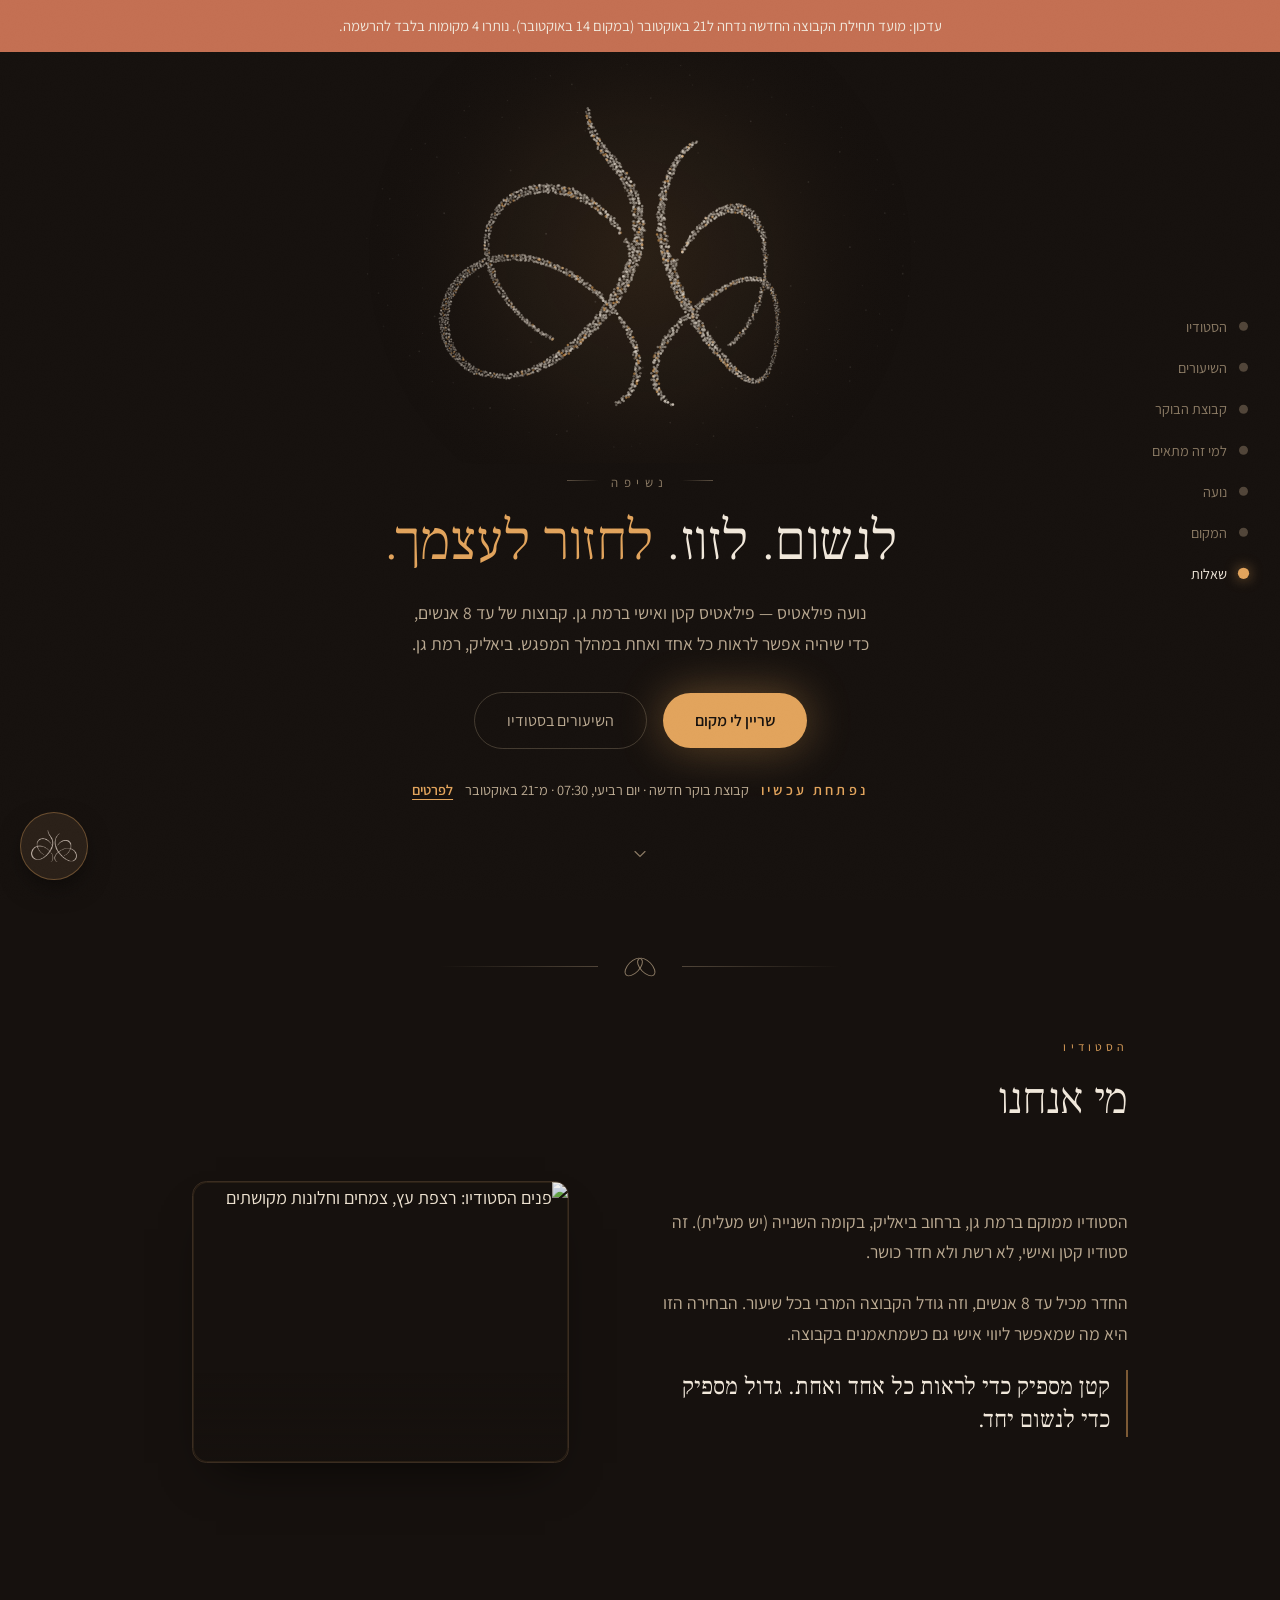
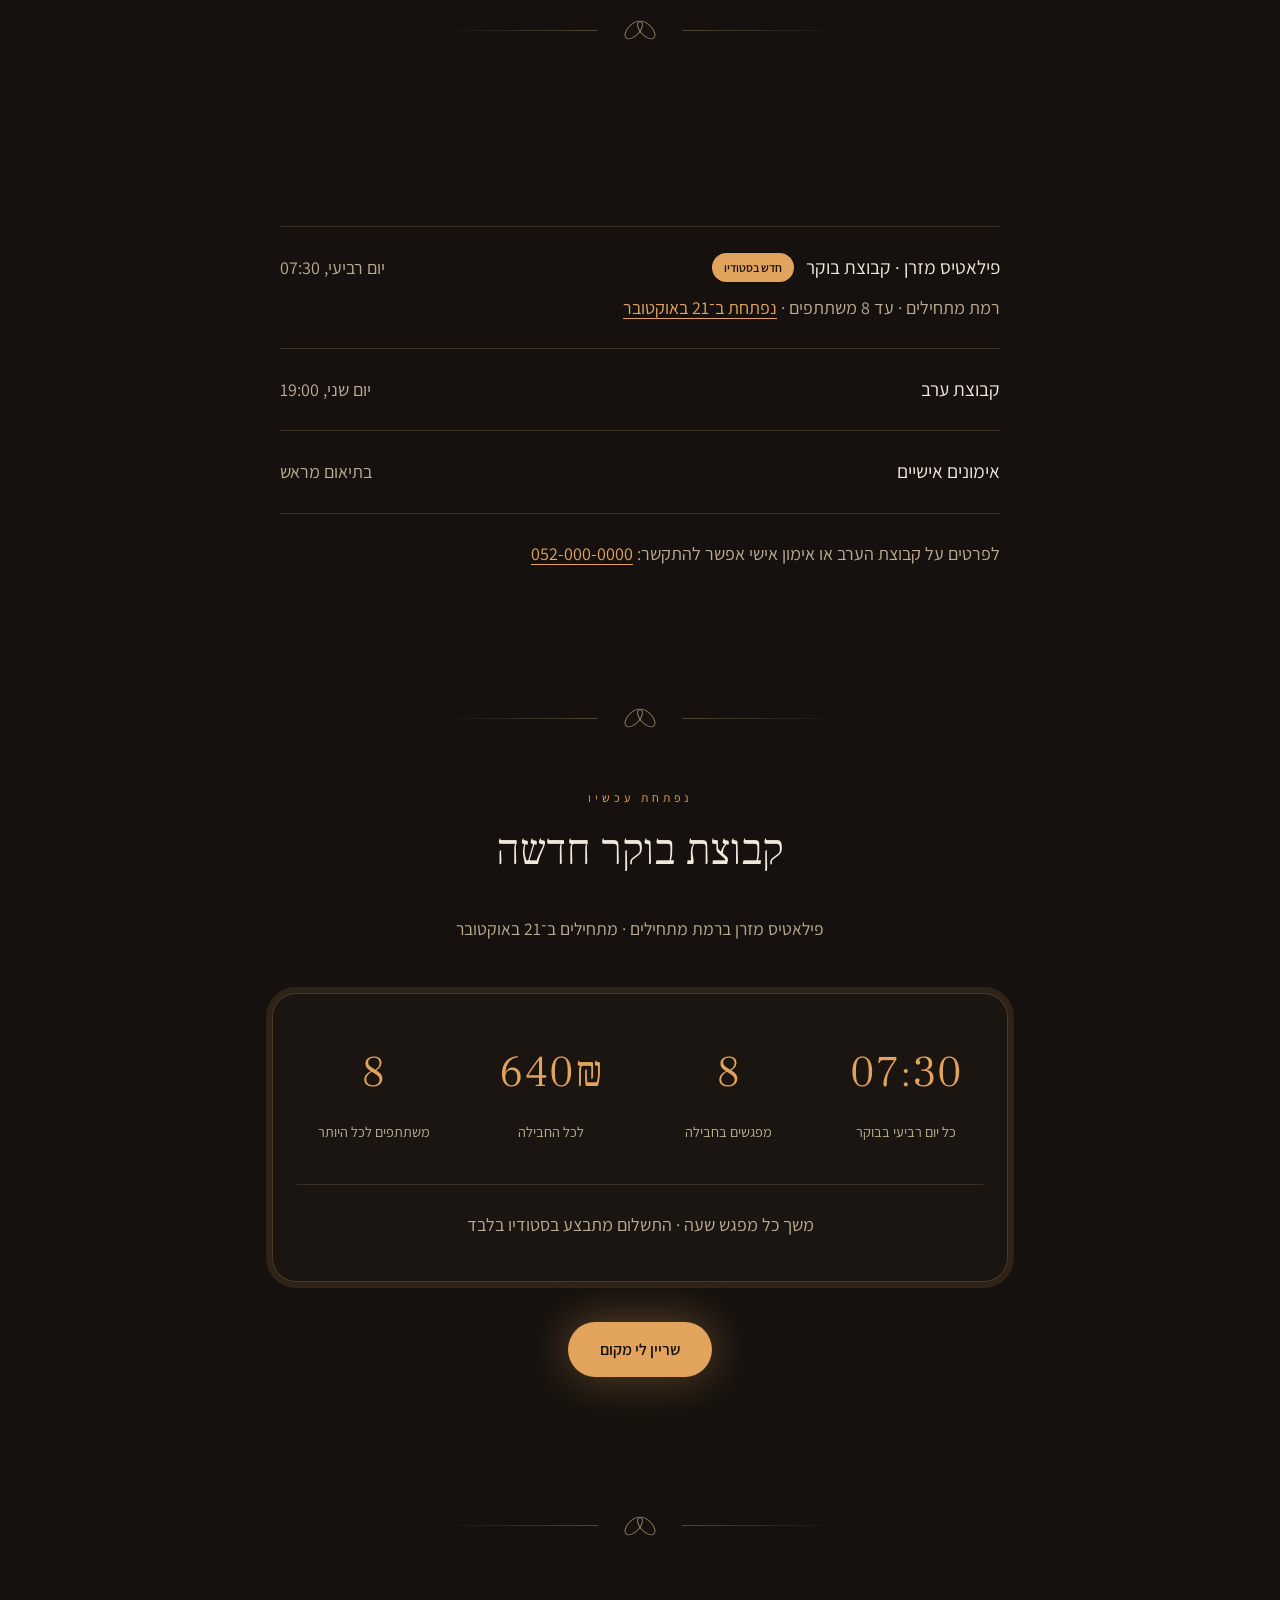
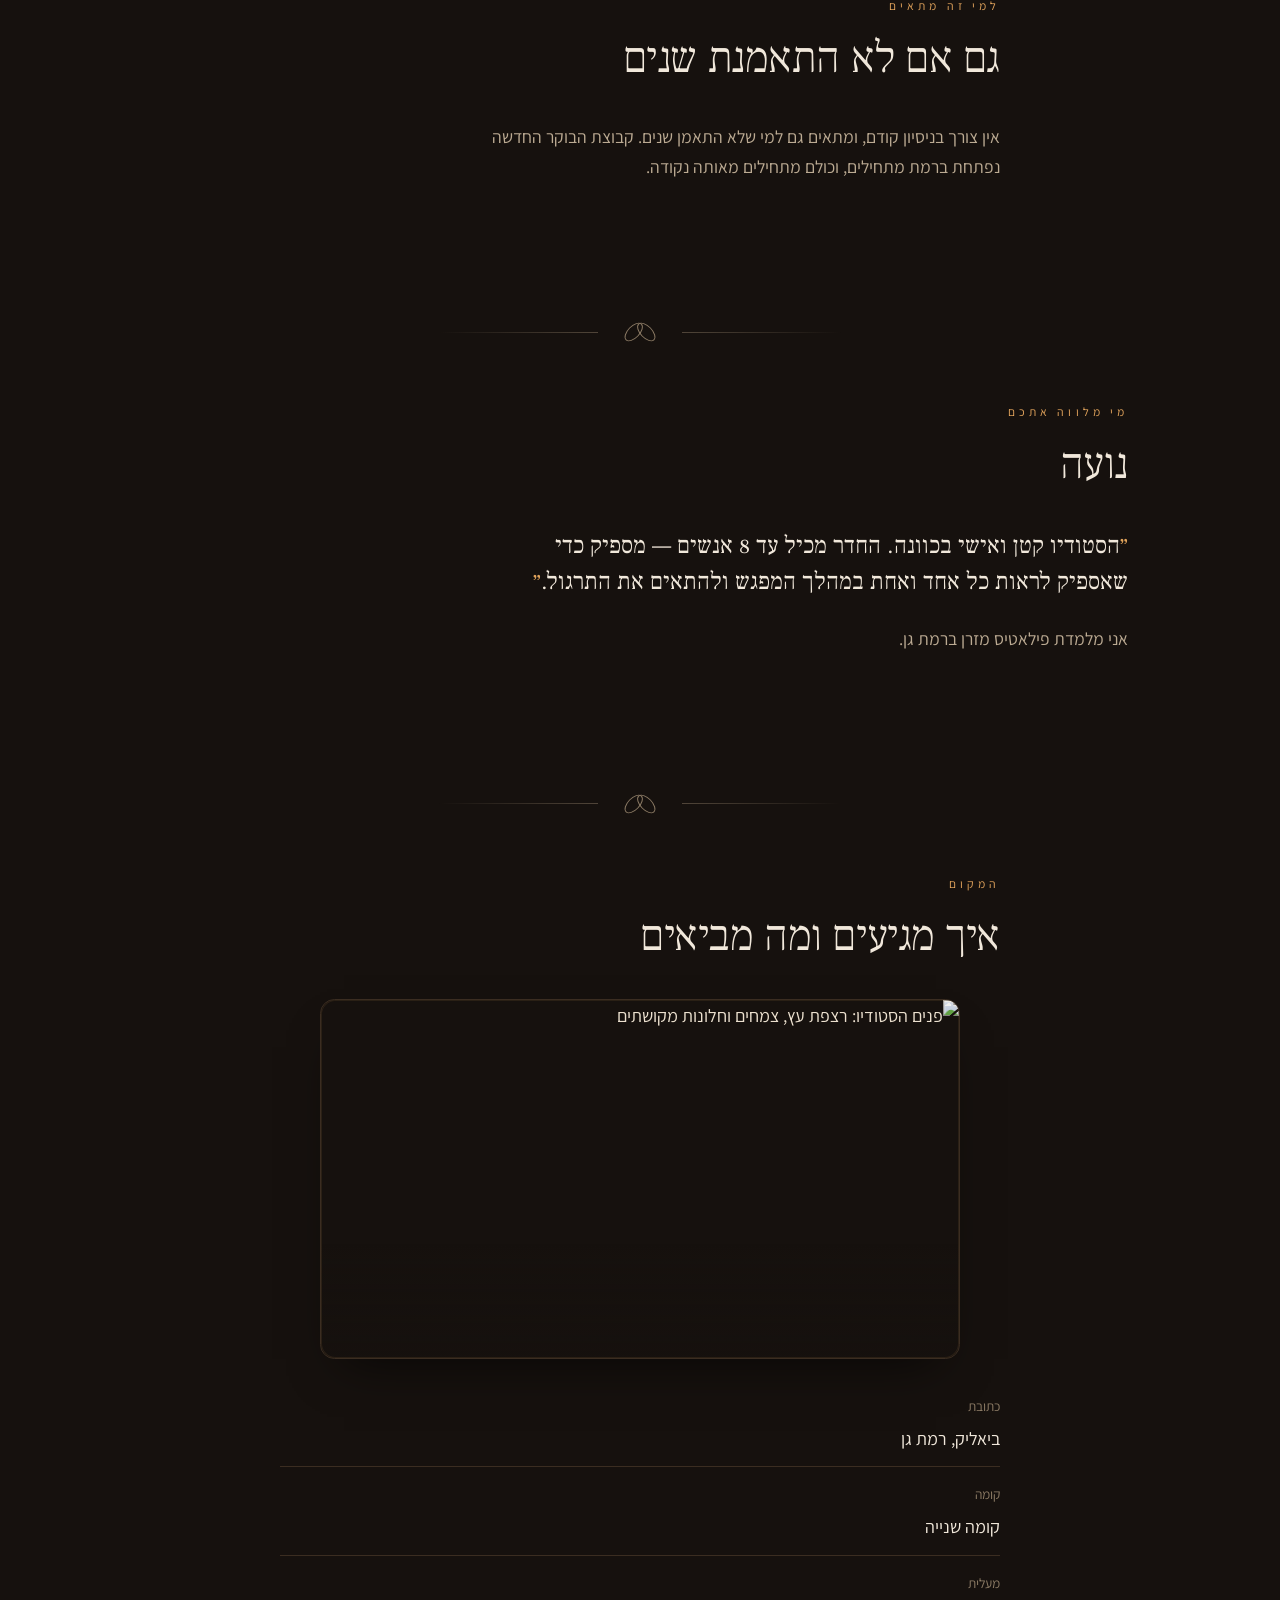
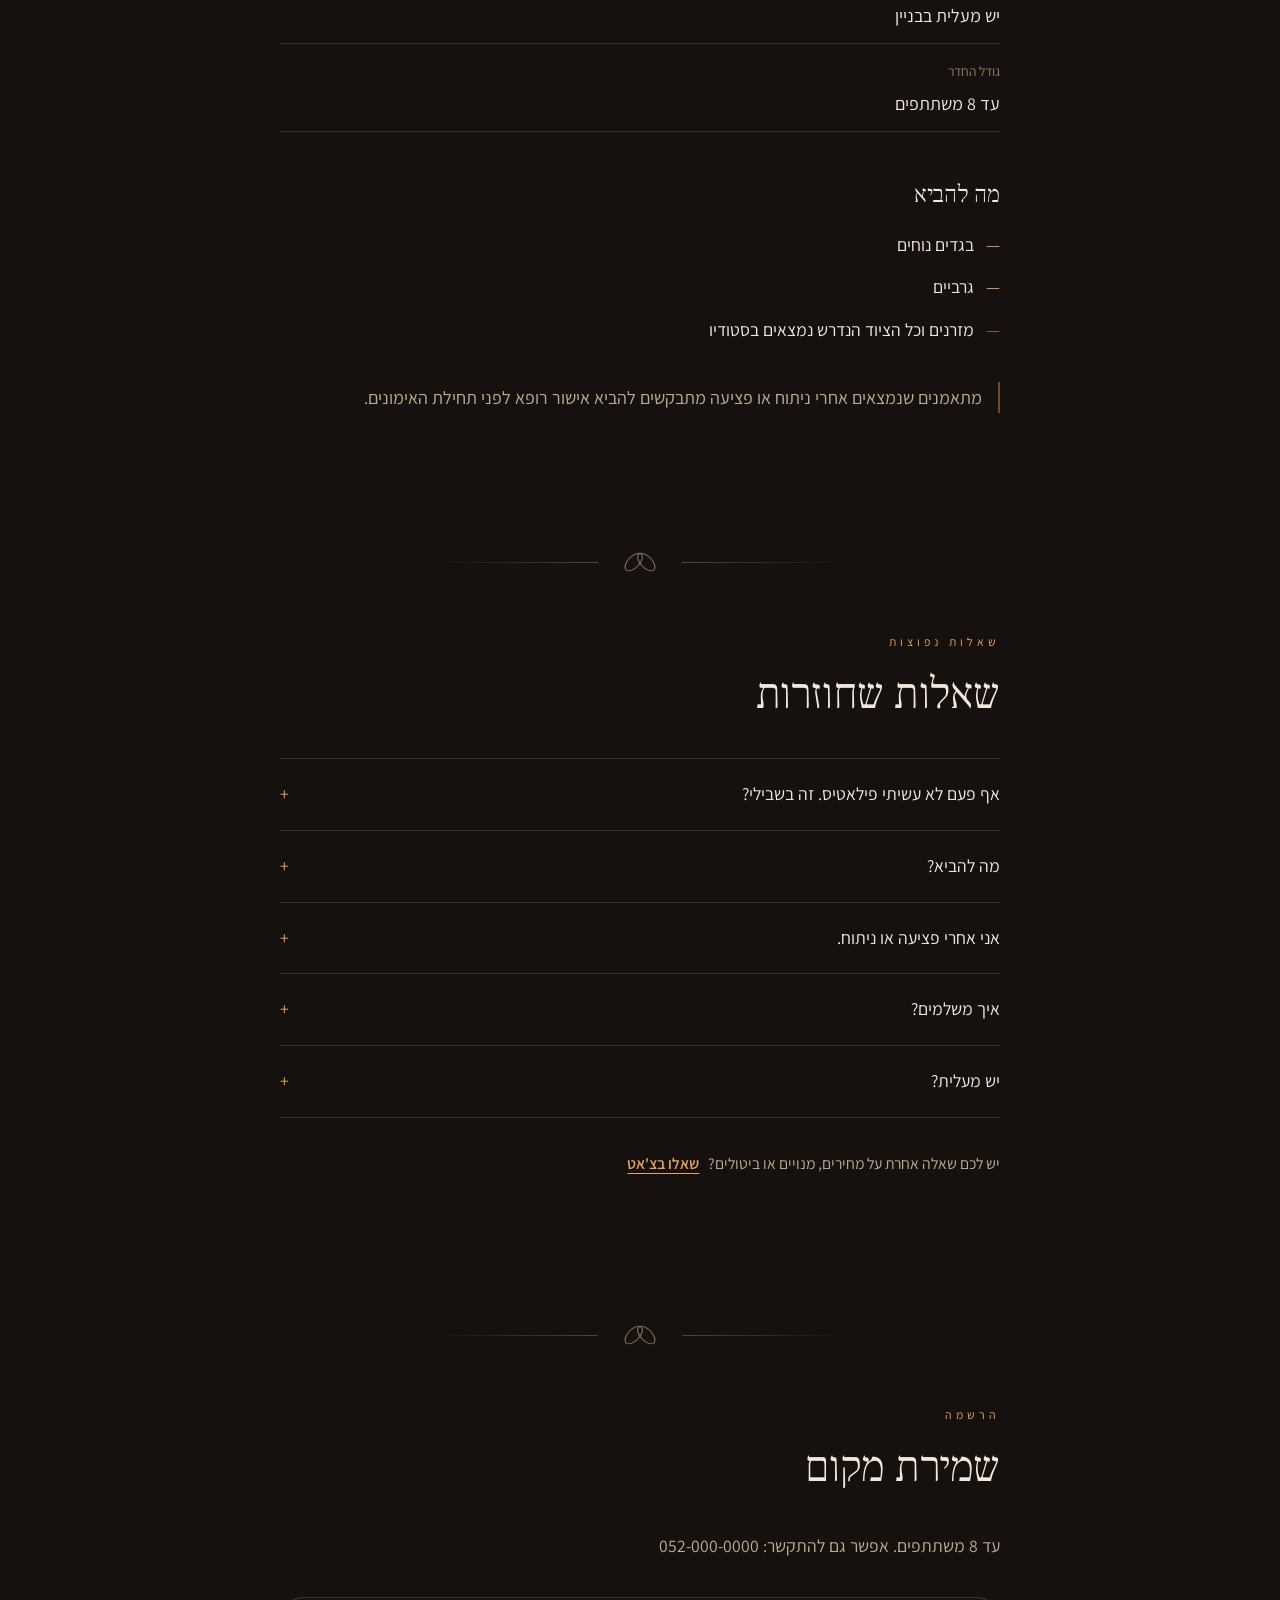
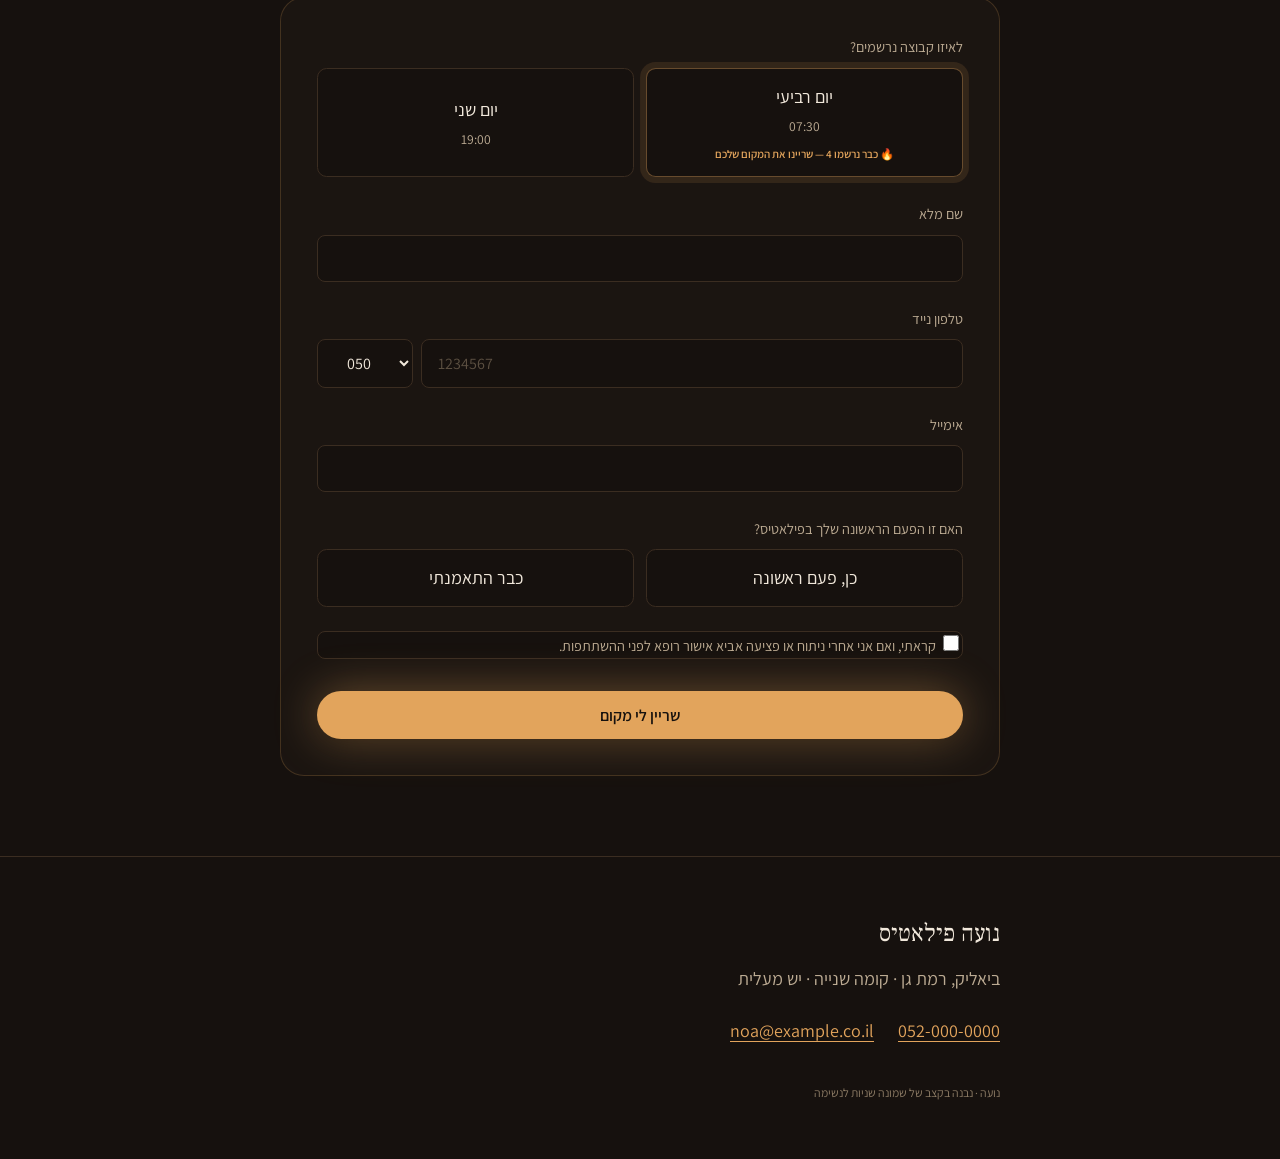
==== commit 9aea6672: "Add site chat connected to the n8n studio agent Replaces the WhatsApp launcher with a chat panel tha" ====
--- a/index.html
+++ b/index.html
@@ -8,7 +8,8 @@
   <link rel="preconnect" href="https://fonts.googleapis.com">
   <link rel="preconnect" href="https://fonts.gstatic.com" crossorigin>
   <link href="https://fonts.googleapis.com/css2?family=Frank+Ruhl+Libre:wght@300;400;500&family=Assistant:wght@400;600&display=swap" rel="stylesheet">
-  <link rel="stylesheet" href="style.css">
+  <link rel="stylesheet" href="style.css?v=20261012">
+  <link rel="stylesheet" href="chat.css?v=20261012">
 </head>
 <body>
 
@@ -263,6 +264,7 @@
             <p>הסטודיו נמצא בקומה שנייה, ויש מעלית בבניין.</p>
           </details>
         </div>
+        <p class="faq-chat reveal">יש לכם שאלה אחרת על מחירים, מנויים או ביטולים? <button type="button" class="faq-chat-btn" data-open-chat>שאלו בצ'אט</button></p>
       </div>
     </section>
 
@@ -385,16 +387,49 @@
     </div>
   </footer>
 
-  <a
+  <section class="chat-panel" id="chat-panel" role="dialog" aria-labelledby="chat-title" hidden>
+    <header class="chat-head">
+      <img src="assets/brand-glyph.png" alt="" class="chat-head-glyph">
+      <div class="chat-head-text">
+        <h2 id="chat-title" class="chat-title">שאלות על הסטודיו</h2>
+        <p class="chat-sub">עונה לפי המחירון והתקנון של נועה</p>
+      </div>
+      <button type="button" class="chat-close" aria-label="סגירת הצ'אט">
+        <svg viewBox="0 0 24 24" width="20" height="20" fill="none" stroke="currentColor" stroke-width="1.6" stroke-linecap="round" aria-hidden="true"><path d="M6 6l12 12M18 6L6 18"/></svg>
+      </button>
+    </header>
+
+    <div class="chat-log" aria-live="polite"></div>
+
+    <form class="chat-form" action="javascript:void(0)" novalidate>
+      <div class="honeypot" aria-hidden="true">
+        <label for="chat-website">אתר</label>
+        <input type="text" id="chat-website" name="website" tabindex="-1" autocomplete="off">
+      </div>
+      <label for="chat-input" class="visually-hidden">השאלה שלך</label>
+      <div class="chat-input-row">
+        <textarea id="chat-input" rows="1" maxlength="500" dir="auto" placeholder="כתבו שאלה…" autocomplete="off"></textarea>
+        <button type="submit" class="chat-send" aria-label="שליחה">
+          <svg viewBox="0 0 24 24" width="20" height="20" fill="none" stroke="currentColor" stroke-width="1.8" stroke-linecap="round" stroke-linejoin="round" aria-hidden="true"><path d="M20 12H5M11 6l-6 6 6 6"/></svg>
+        </button>
+      </div>
+      <p class="chat-form-error" role="alert" hidden></p>
+      <p class="chat-foot">הבוט לא רושם לשיעורים ולא רואה נתוני מנוי אישיים. לשאלה אישית: <a href="https://wa.me/972520000000" target="_blank" rel="noopener">וואטסאפ לנועה</a></p>
+    </form>
+  </section>
+
+  <button
+    type="button"
     class="agent-launcher"
-    href="https://wa.me/972520000000"
-    target="_blank"
-    rel="noopener"
-    aria-label="פנייה בוואטסאפ"
+    id="chat-launcher"
+    aria-controls="chat-panel"
+    aria-expanded="false"
+    aria-label="שאלות על הסטודיו — פתיחת צ'אט"
   >
     <img src="assets/brand-glyph.png" alt="" class="agent-launcher-glyph">
-  </a>
-
-  <script src="script.js"></script>
+  </button>
+
+  <script src="script.js?v=20261012"></script>
+  <script src="chat.js?v=20261012"></script>
 </body>
 </html>
--- a/chat.css
+++ b/chat.css
@@ -0,0 +1,236 @@
+/* ---------------------------------------------
+   צ'אט האתר — באותה שפה חזותית של "לפנות בוקר".
+   --------------------------------------------- */
+
+.visually-hidden {
+  position: absolute; width: 1px; height: 1px; padding: 0; margin: -1px;
+  overflow: hidden; clip: rect(0, 0, 0, 0); white-space: nowrap; border: 0;
+}
+
+button.agent-launcher { padding: 0; cursor: pointer; font: inherit; }
+.agent-launcher[aria-expanded="true"]::after { animation: none; }
+.agent-launcher:focus-visible { outline: 2px solid var(--dawn); outline-offset: 3px; }
+
+.faq-chat {
+  margin-top: 1.5rem;
+  color: var(--ivory-dim);
+  font-size: 0.98rem;
+}
+
+.faq-chat-btn {
+  margin-inline-start: 0.35rem;
+  padding: 0;
+  border: 0;
+  background: none;
+  color: var(--dawn);
+  font: inherit;
+  font-weight: 600;
+  text-decoration: underline;
+  text-underline-offset: 0.25em;
+  cursor: pointer;
+  min-height: 44px;
+}
+.faq-chat-btn:hover { color: var(--dawn-bright); }
+
+.chat-panel {
+  position: fixed;
+  z-index: 60;
+  left: 1.25rem;
+  bottom: 6.5rem;
+  width: min(24rem, calc(100vw - 2.5rem));
+  height: min(36rem, calc(100dvh - 8.5rem));
+  display: flex;
+  flex-direction: column;
+  border: 1px solid color-mix(in srgb, var(--dawn) 28%, var(--seam));
+  border-radius: 1.25rem;
+  background: var(--night-soft);
+  box-shadow: 0 24px 60px -20px rgba(0, 0, 0, 0.85);
+  overflow: hidden;
+  font-size: 15px;
+  line-height: 1.6;
+}
+.chat-panel[hidden] { display: none; }
+
+.chat-head {
+  display: flex;
+  align-items: center;
+  gap: 0.75rem;
+  padding: 0.85rem 1rem;
+  border-bottom: 1px solid var(--seam);
+  background: var(--night-lift);
+}
+.chat-head-glyph { height: 1.6rem; width: auto; flex: none; }
+.chat-head-text { flex: 1; min-width: 0; }
+.chat-title { font-size: 1.15rem; font-weight: 400; color: var(--ivory); }
+.chat-sub { font-size: 0.8rem; color: var(--dusk); }
+
+.chat-close {
+  flex: none;
+  display: grid;
+  place-items: center;
+  width: 44px;
+  height: 44px;
+  border: 0;
+  border-radius: 999px;
+  background: transparent;
+  color: var(--ivory-dim);
+  cursor: pointer;
+}
+.chat-close:hover, .chat-close:focus-visible { background: var(--night-soft); color: var(--ivory); }
+
+.chat-log {
+  flex: 1;
+  overflow-y: auto;
+  overscroll-behavior: contain;
+  scrollbar-width: thin;
+  scrollbar-color: var(--seam) transparent;
+  padding: 1rem;
+  display: flex;
+  flex-direction: column;
+  gap: 0.65rem;
+}
+
+.chat-msg {
+  max-width: 88%;
+  padding: 0.6rem 0.85rem;
+  border-radius: 1rem;
+  overflow-wrap: anywhere;
+}
+.chat-msg p + p, .chat-msg p + ul, .chat-msg ul + p { margin-top: 0.4rem; }
+.chat-msg ul { margin: 0.25rem 0 0; padding-inline-start: 1.1rem; }
+.chat-msg strong { font-weight: 600; color: var(--ivory); }
+
+.chat-msg--bot {
+  align-self: flex-start;
+  background: var(--night-lift);
+  color: var(--ivory);
+  border-start-start-radius: 0.3rem;
+}
+.chat-msg--user {
+  align-self: flex-end;
+  background: color-mix(in srgb, var(--dawn) 85%, var(--night));
+  color: var(--night);
+  border-start-end-radius: 0.3rem;
+}
+
+.chat-chips { display: flex; flex-wrap: wrap; gap: 0.5rem; }
+.chat-chip {
+  min-height: 44px;
+  padding: 0.4rem 0.9rem;
+  border: 1px solid color-mix(in srgb, var(--dawn) 45%, transparent);
+  border-radius: 999px;
+  background: transparent;
+  color: var(--dawn-bright);
+  font: inherit;
+  font-size: 0.9rem;
+  cursor: pointer;
+}
+.chat-chip:hover:not(:disabled) { background: color-mix(in srgb, var(--dawn) 14%, transparent); }
+.chat-chip:disabled { opacity: 0.5; cursor: default; }
+
+.chat-wait {
+  align-self: flex-start;
+  display: flex;
+  flex-wrap: wrap;
+  align-items: center;
+  gap: 0.5rem;
+  padding: 0.55rem 0.85rem;
+  border-radius: 1rem;
+  background: var(--night-lift);
+  color: var(--ivory-dim);
+  font-size: 0.9rem;
+}
+.chat-wait-meta { color: var(--dusk); font-variant-numeric: tabular-nums; font-size: 0.8rem; }
+.chat-job-id { font-family: ui-monospace, Consolas, monospace; }
+.chat-wait-dots { display: inline-flex; gap: 3px; }
+.chat-wait-dots i {
+  width: 6px; height: 6px; border-radius: 50%;
+  background: var(--dawn);
+  animation: chat-dot 1.2s ease-in-out infinite;
+}
+.chat-wait-dots i:nth-child(2) { animation-delay: 0.15s; }
+.chat-wait-dots i:nth-child(3) { animation-delay: 0.3s; }
+@keyframes chat-dot {
+  0%, 80%, 100% { opacity: 0.25; transform: translateY(0); }
+  40% { opacity: 1; transform: translateY(-3px); }
+}
+@media (prefers-reduced-motion: reduce) {
+  .chat-wait-dots i { animation: none; opacity: 0.7; }
+}
+
+.chat-error {
+  align-self: stretch;
+  padding: 0.75rem 0.9rem;
+  border-radius: 0.9rem;
+  border: 1px solid color-mix(in srgb, var(--ember) 55%, transparent);
+  background: color-mix(in srgb, var(--ember) 14%, var(--night-soft));
+  color: var(--ivory);
+}
+.chat-error b { display: block; color: #f0a58c; }
+.chat-error p { color: var(--ivory-dim); font-size: 0.9rem; margin-top: 0.15rem; }
+.chat-retry {
+  margin-top: 0.6rem;
+  min-height: 44px;
+  padding: 0.4rem 1.2rem;
+  border: 0;
+  border-radius: 999px;
+  background: var(--dawn);
+  color: var(--night);
+  font: inherit;
+  font-weight: 600;
+  cursor: pointer;
+}
+
+.chat-form {
+  padding: 0.75rem 1rem 0.85rem;
+  border-top: 1px solid var(--seam);
+  background: var(--night-soft);
+}
+.chat-input-row { display: flex; align-items: flex-end; gap: 0.5rem; }
+#chat-input {
+  flex: 1;
+  min-width: 0;
+  min-height: 44px;
+  max-height: 7.5rem;
+  resize: none;
+  padding: 0.6rem 0.85rem;
+  border: 1px solid var(--seam);
+  border-radius: 1rem;
+  background: var(--night);
+  color: var(--ivory);
+  font: inherit;
+  font-size: 16px; /* מתחת ל-16px iOS מגדיל את המסך */
+  line-height: 1.45;
+  field-sizing: content;
+}
+#chat-input::placeholder { color: var(--dusk); }
+#chat-input:focus { outline: none; border-color: color-mix(in srgb, var(--dawn) 60%, transparent); }
+
+.chat-send {
+  flex: none;
+  display: grid;
+  place-items: center;
+  width: 44px;
+  height: 44px;
+  border: 0;
+  border-radius: 999px;
+  background: var(--dawn);
+  color: var(--night);
+  cursor: pointer;
+}
+.chat-send:hover:not(:disabled) { background: var(--dawn-bright); }
+.chat-send:disabled { opacity: 0.45; cursor: default; }
+
+.chat-form-error { margin-top: 0.4rem; color: #f0a58c; font-size: 0.85rem; }
+.chat-foot { margin-top: 0.5rem; color: var(--dusk); font-size: 0.75rem; line-height: 1.5; }
+.chat-foot a { color: var(--ivory-dim); text-decoration: underline; text-underline-offset: 0.2em; }
+
+@media (max-width: 640px) {
+  .chat-panel {
+    left: 16px;
+    right: 16px;
+    bottom: 5rem;
+    width: auto;
+    height: min(34rem, calc(100dvh - 6.5rem));
+  }
+}
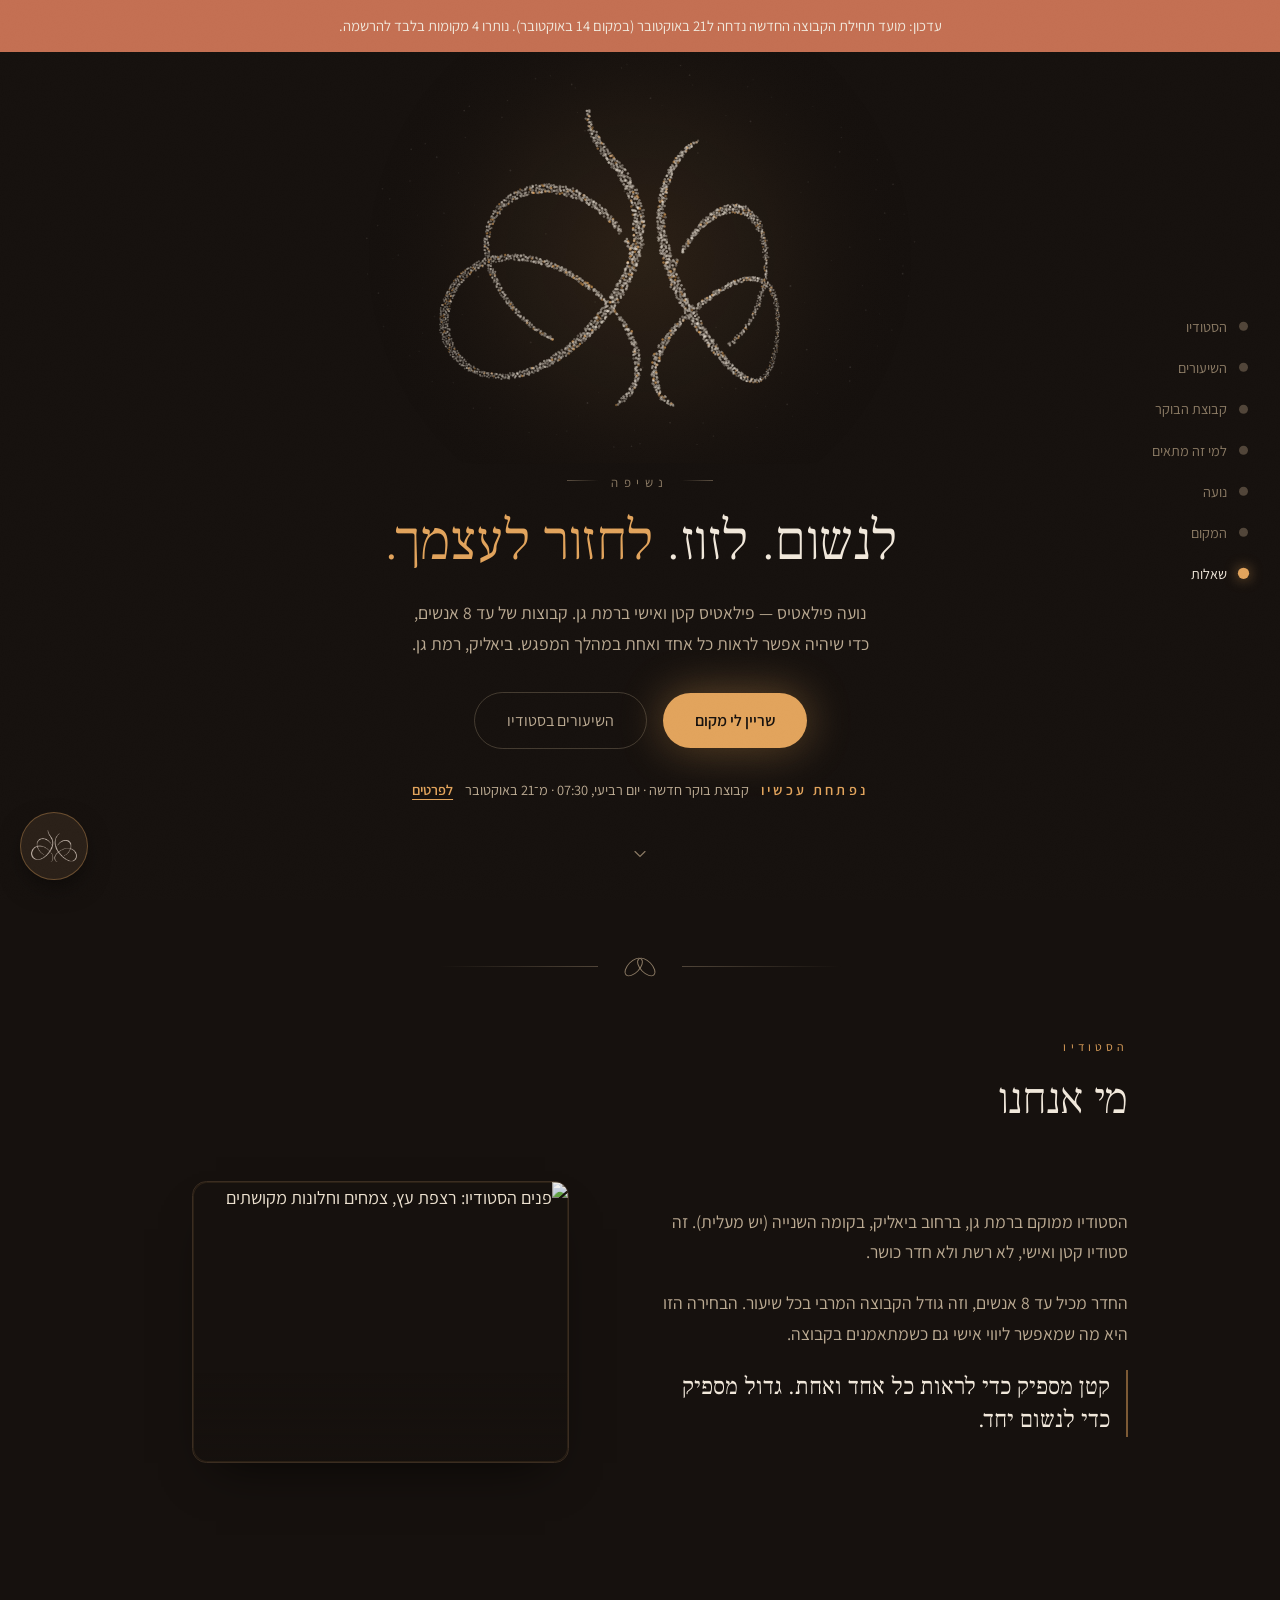
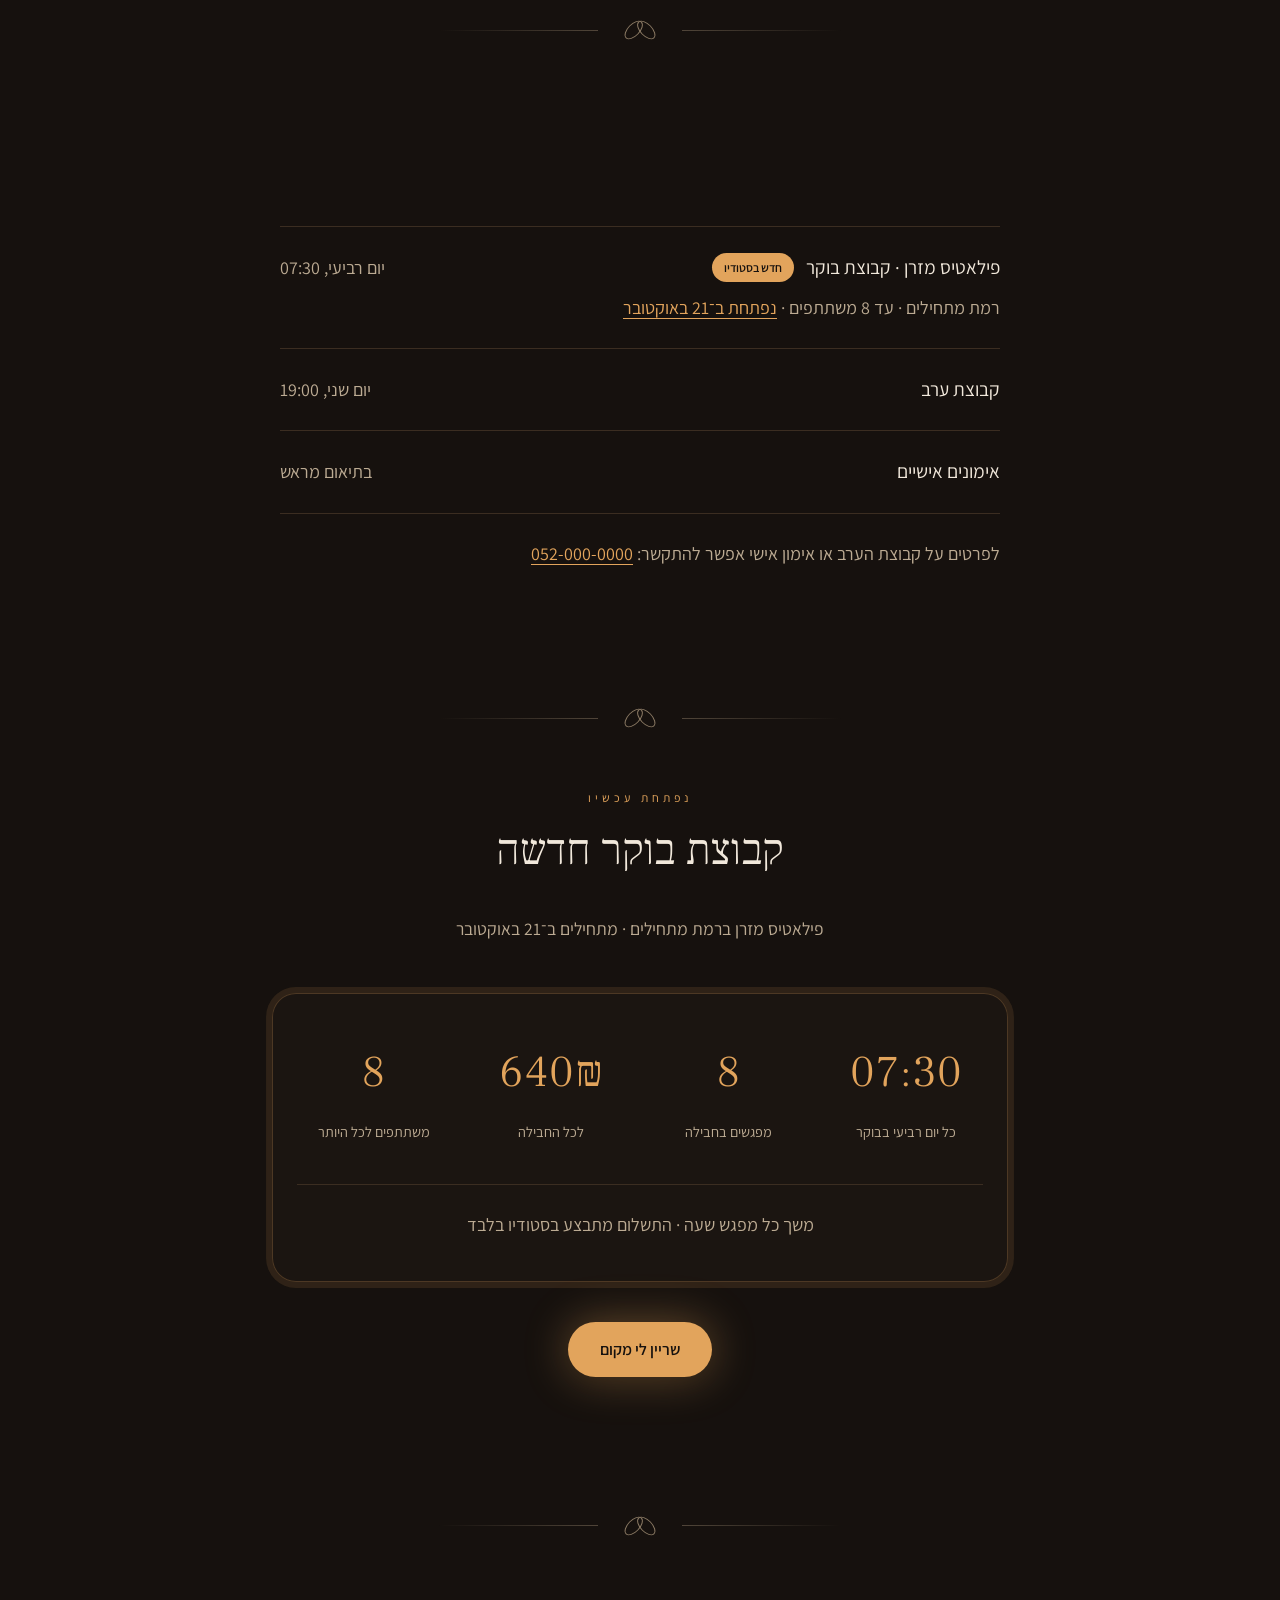
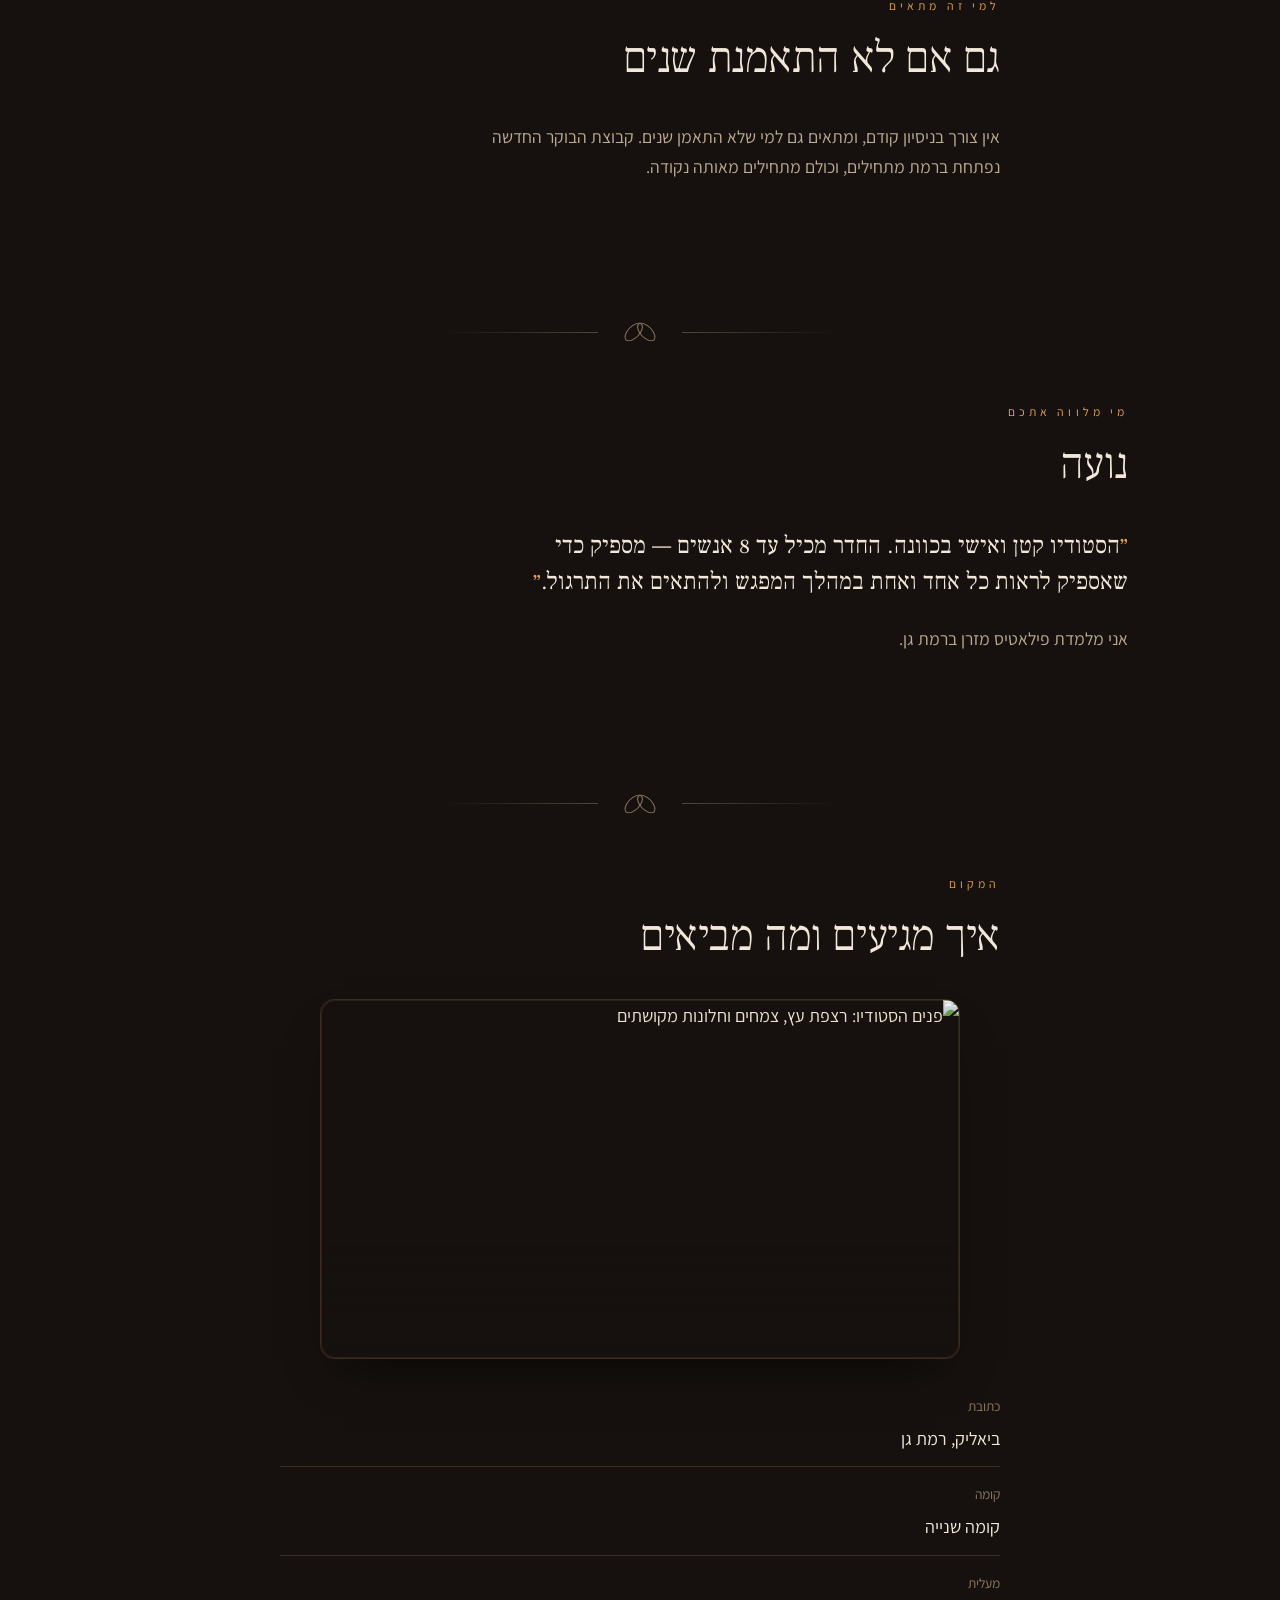
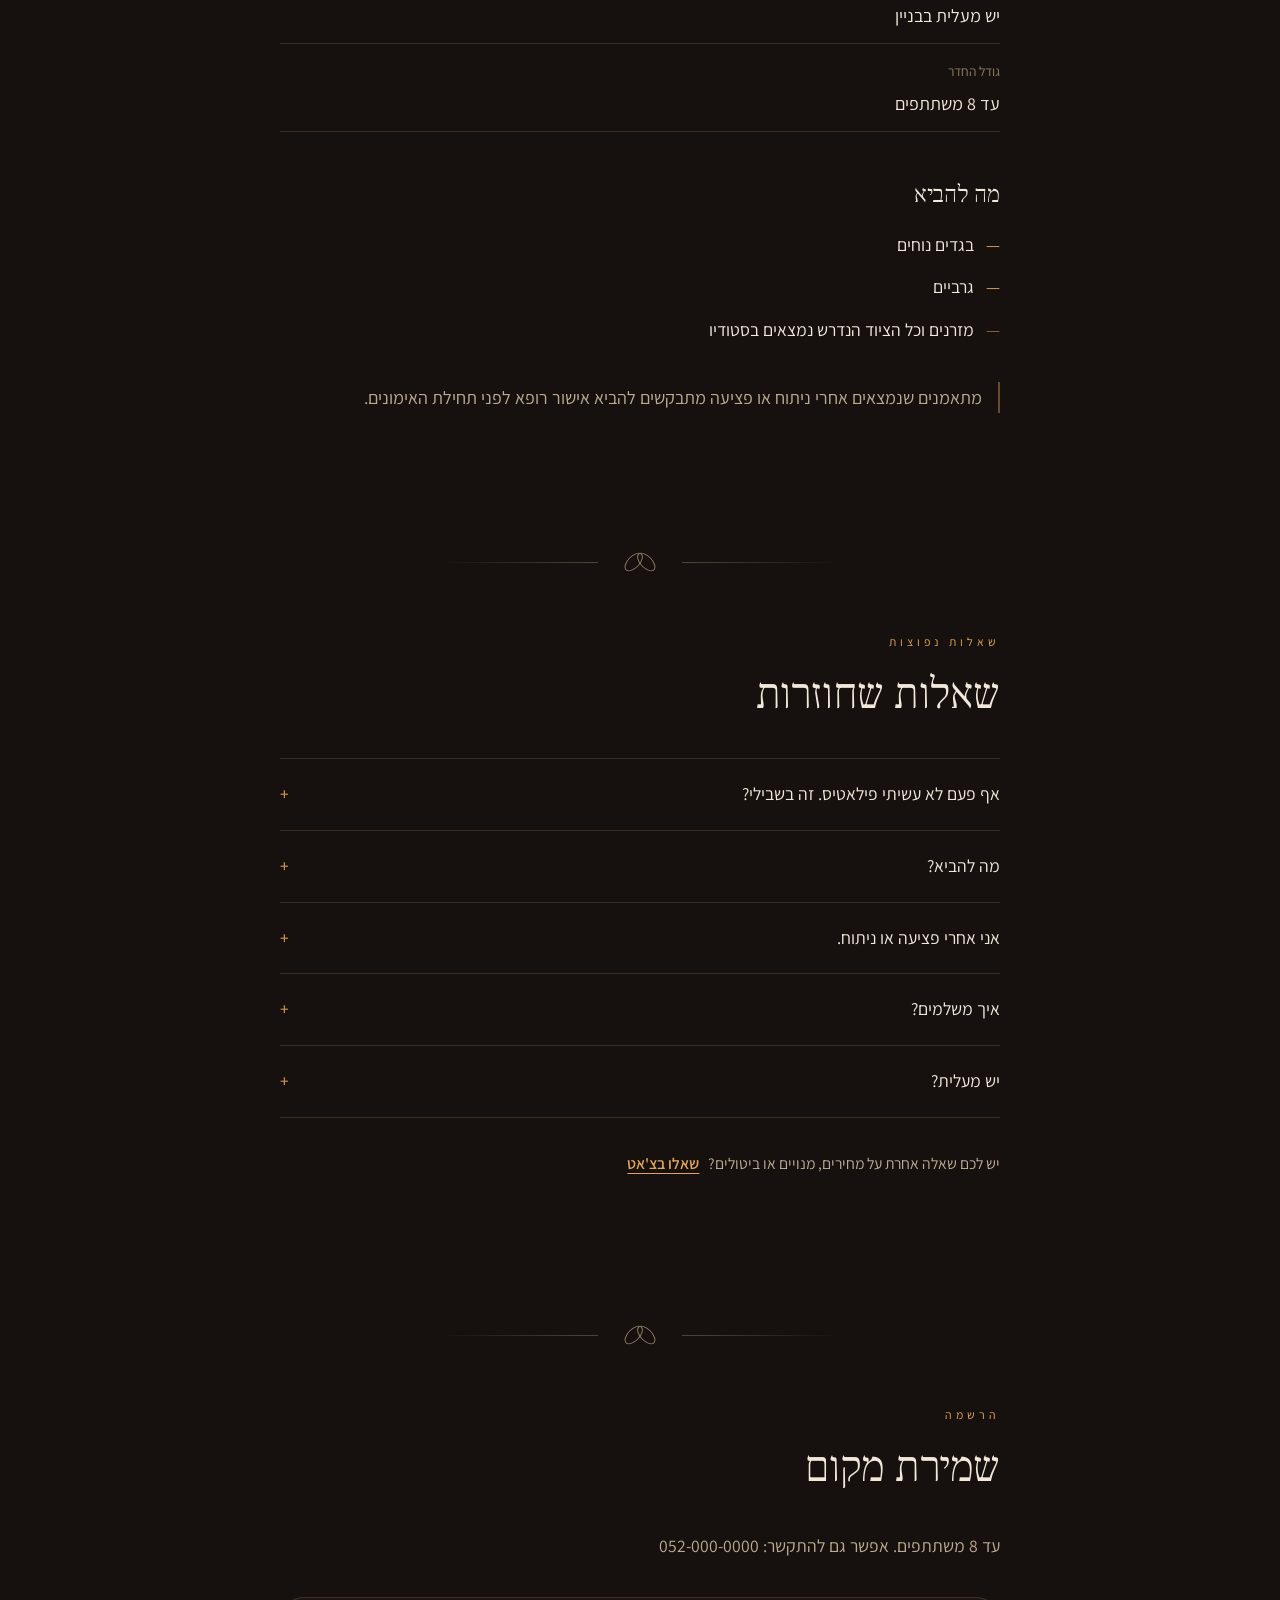
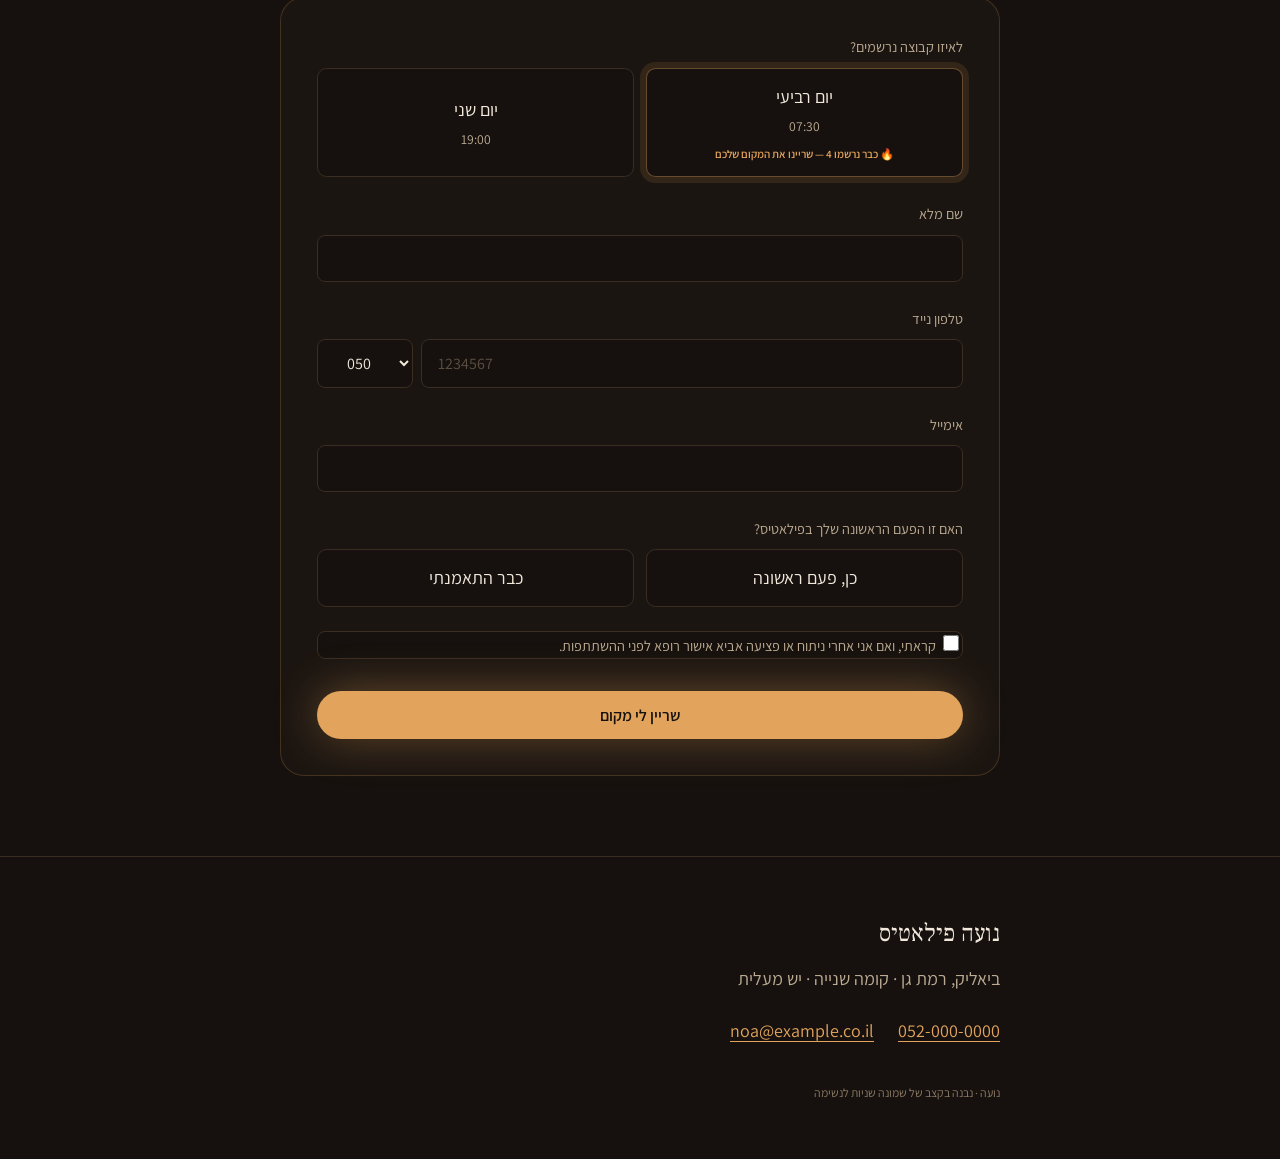
==== commit 480a8568: "Show the chat rate-limit message (HTTP 429) from the server Co-Authored-By: Claude Opus 5.5 <noreply" ====
--- a/index.html
+++ b/index.html
@@ -430,6 +430,6 @@
   </button>
 
   <script src="script.js?v=20261012"></script>
-  <script src="chat.js?v=20261012"></script>
+  <script src="chat.js?v=20261012b"></script>
 </body>
 </html>
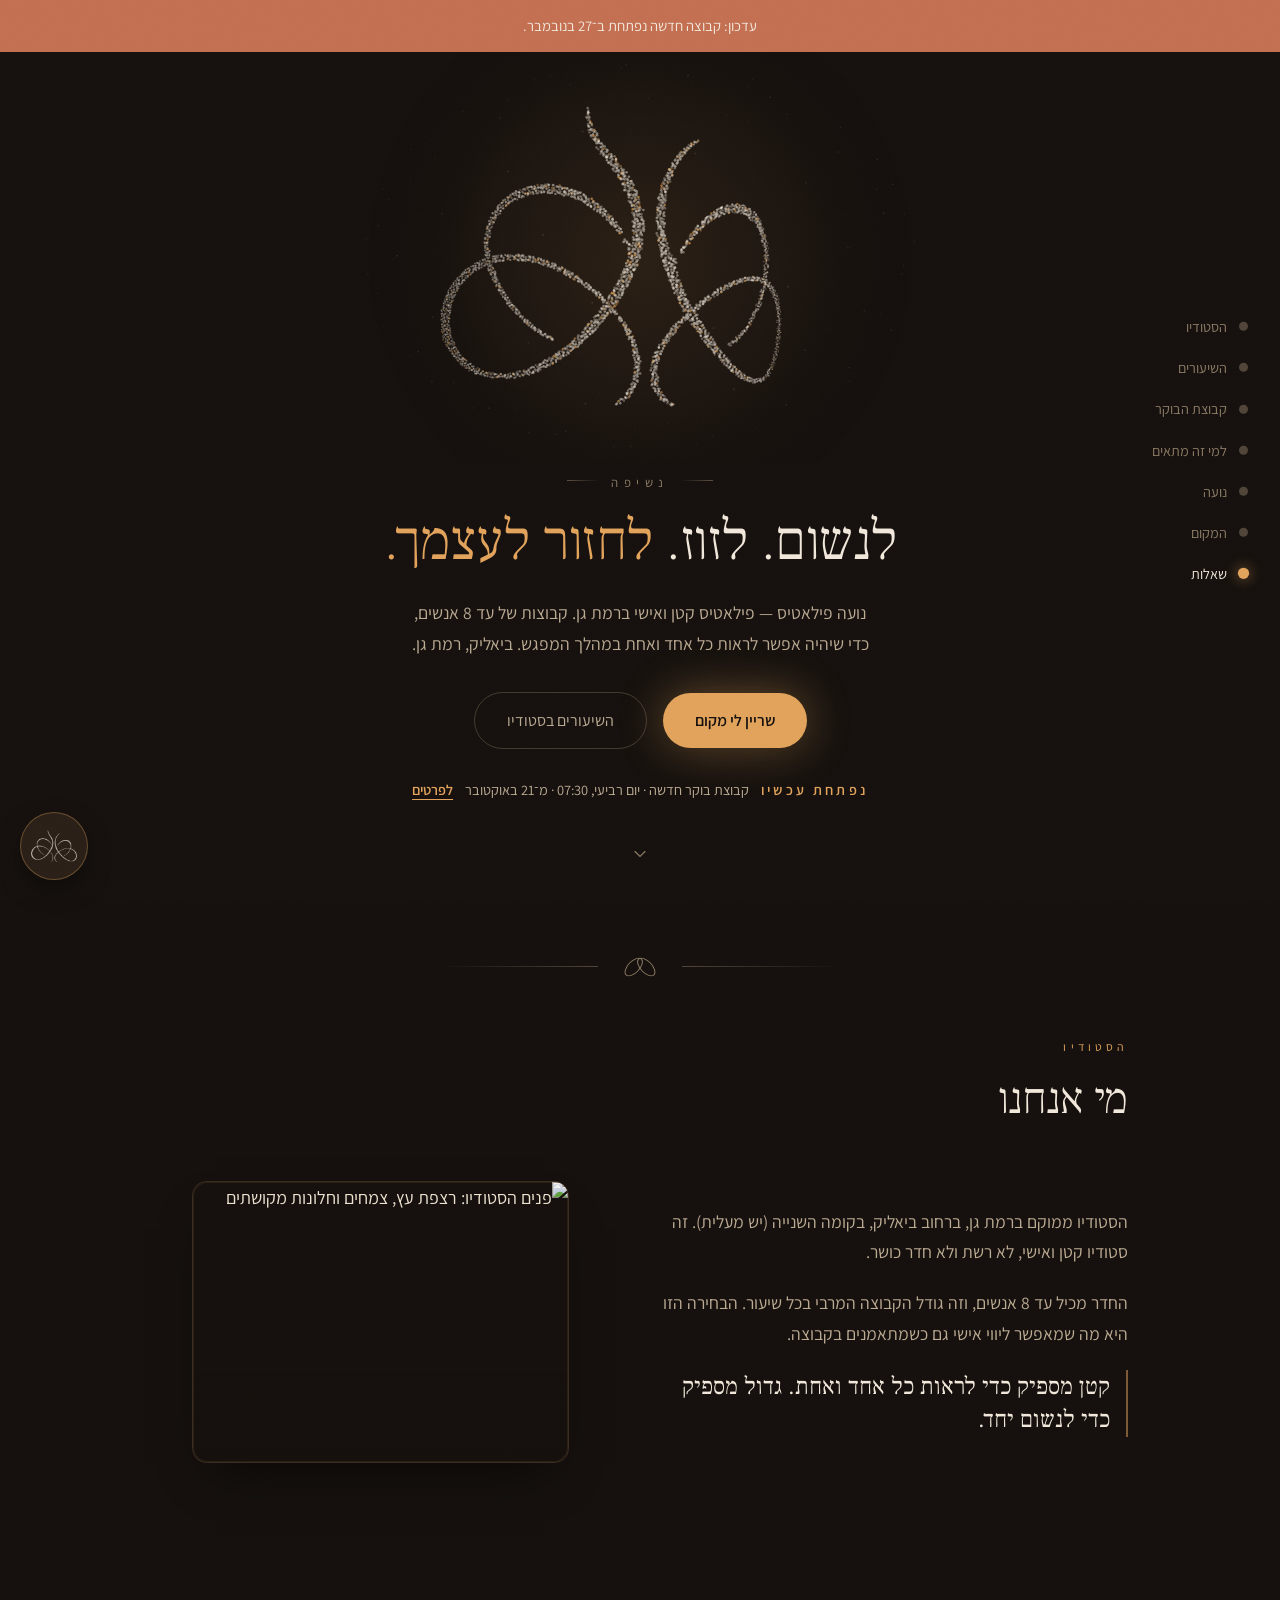
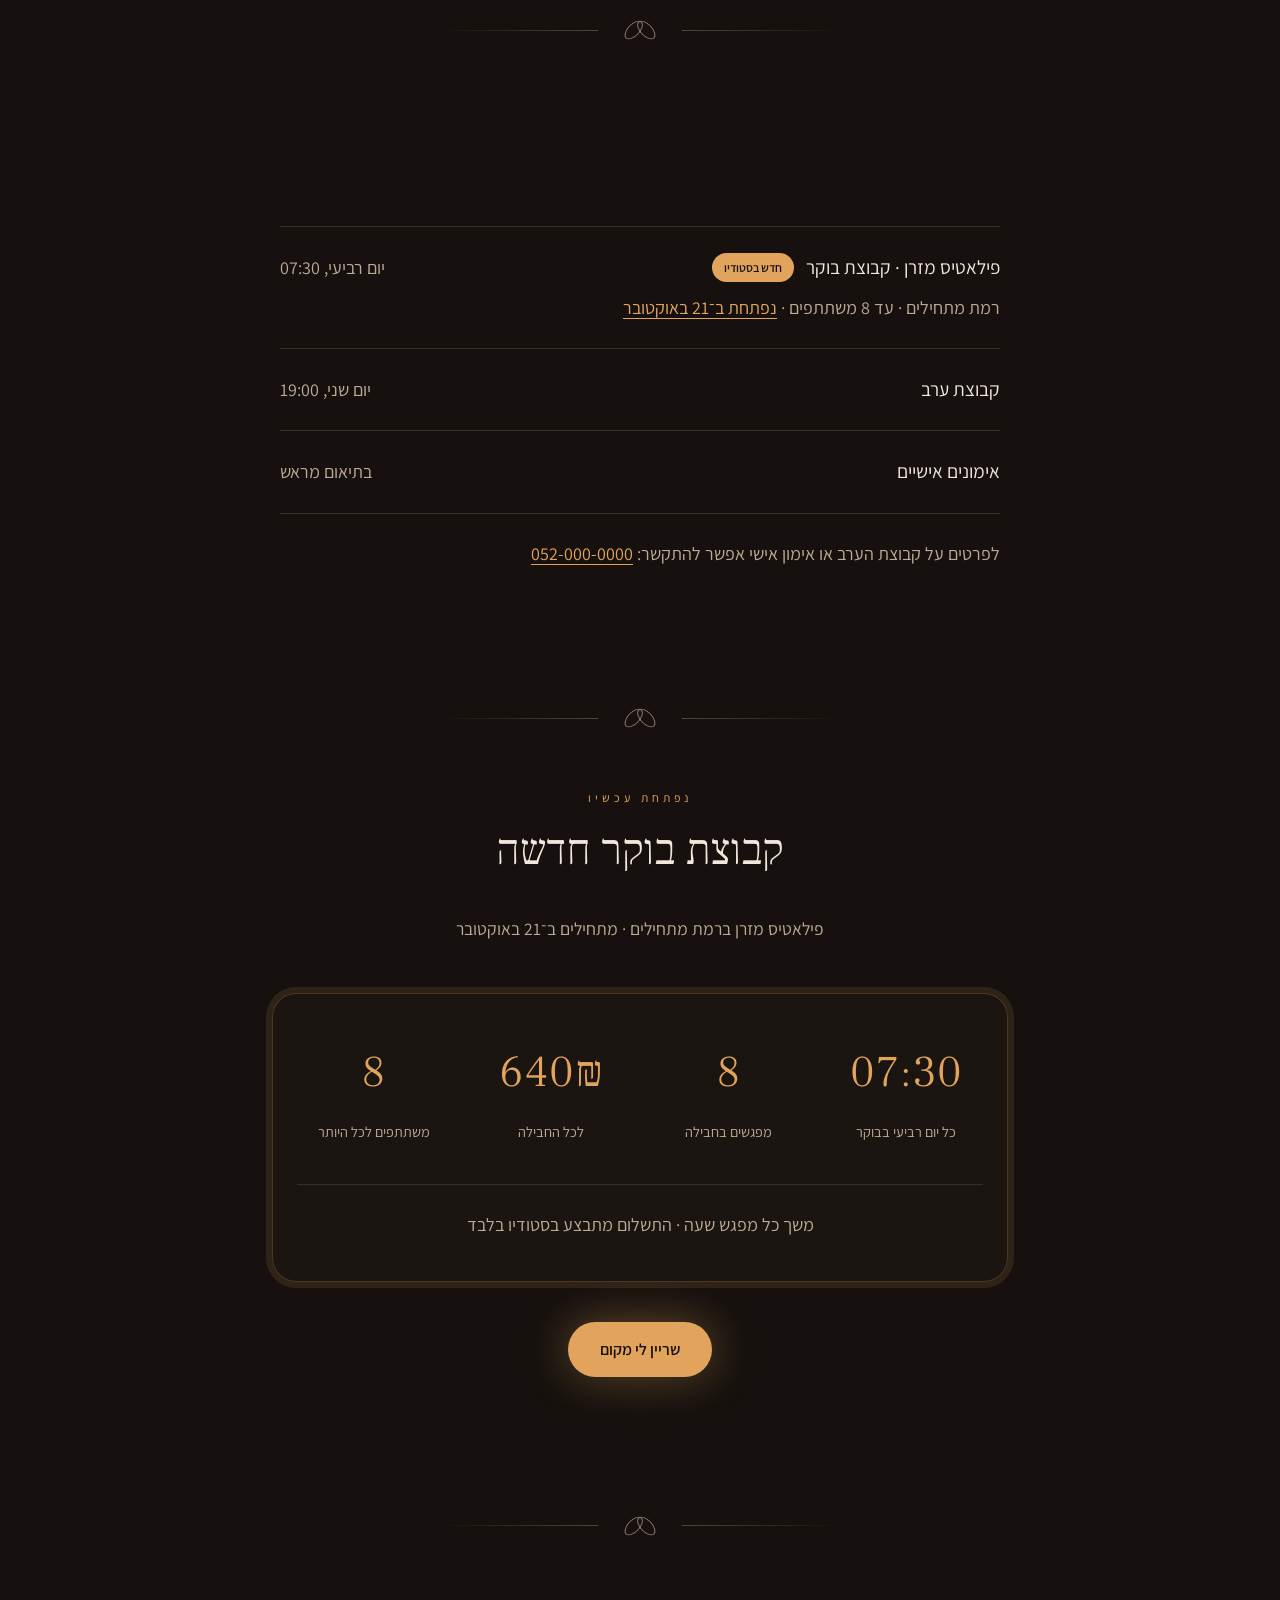
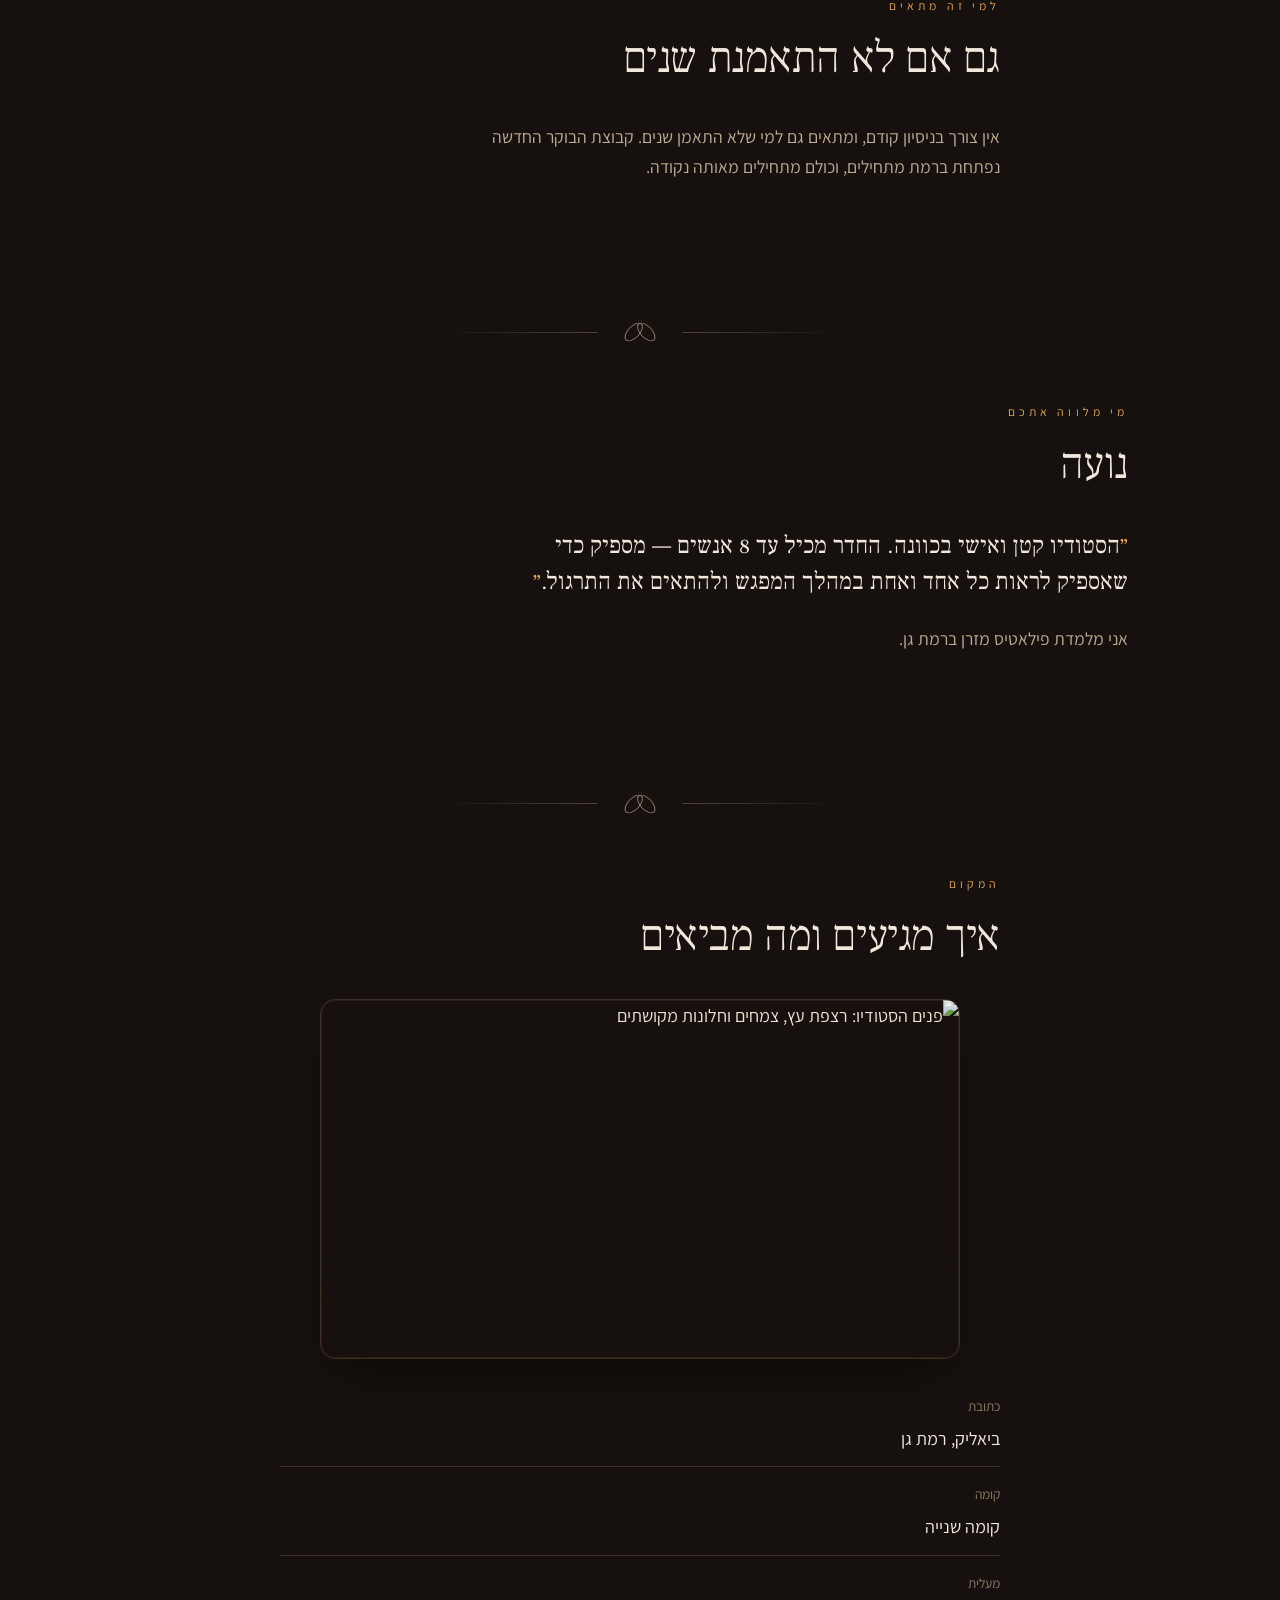
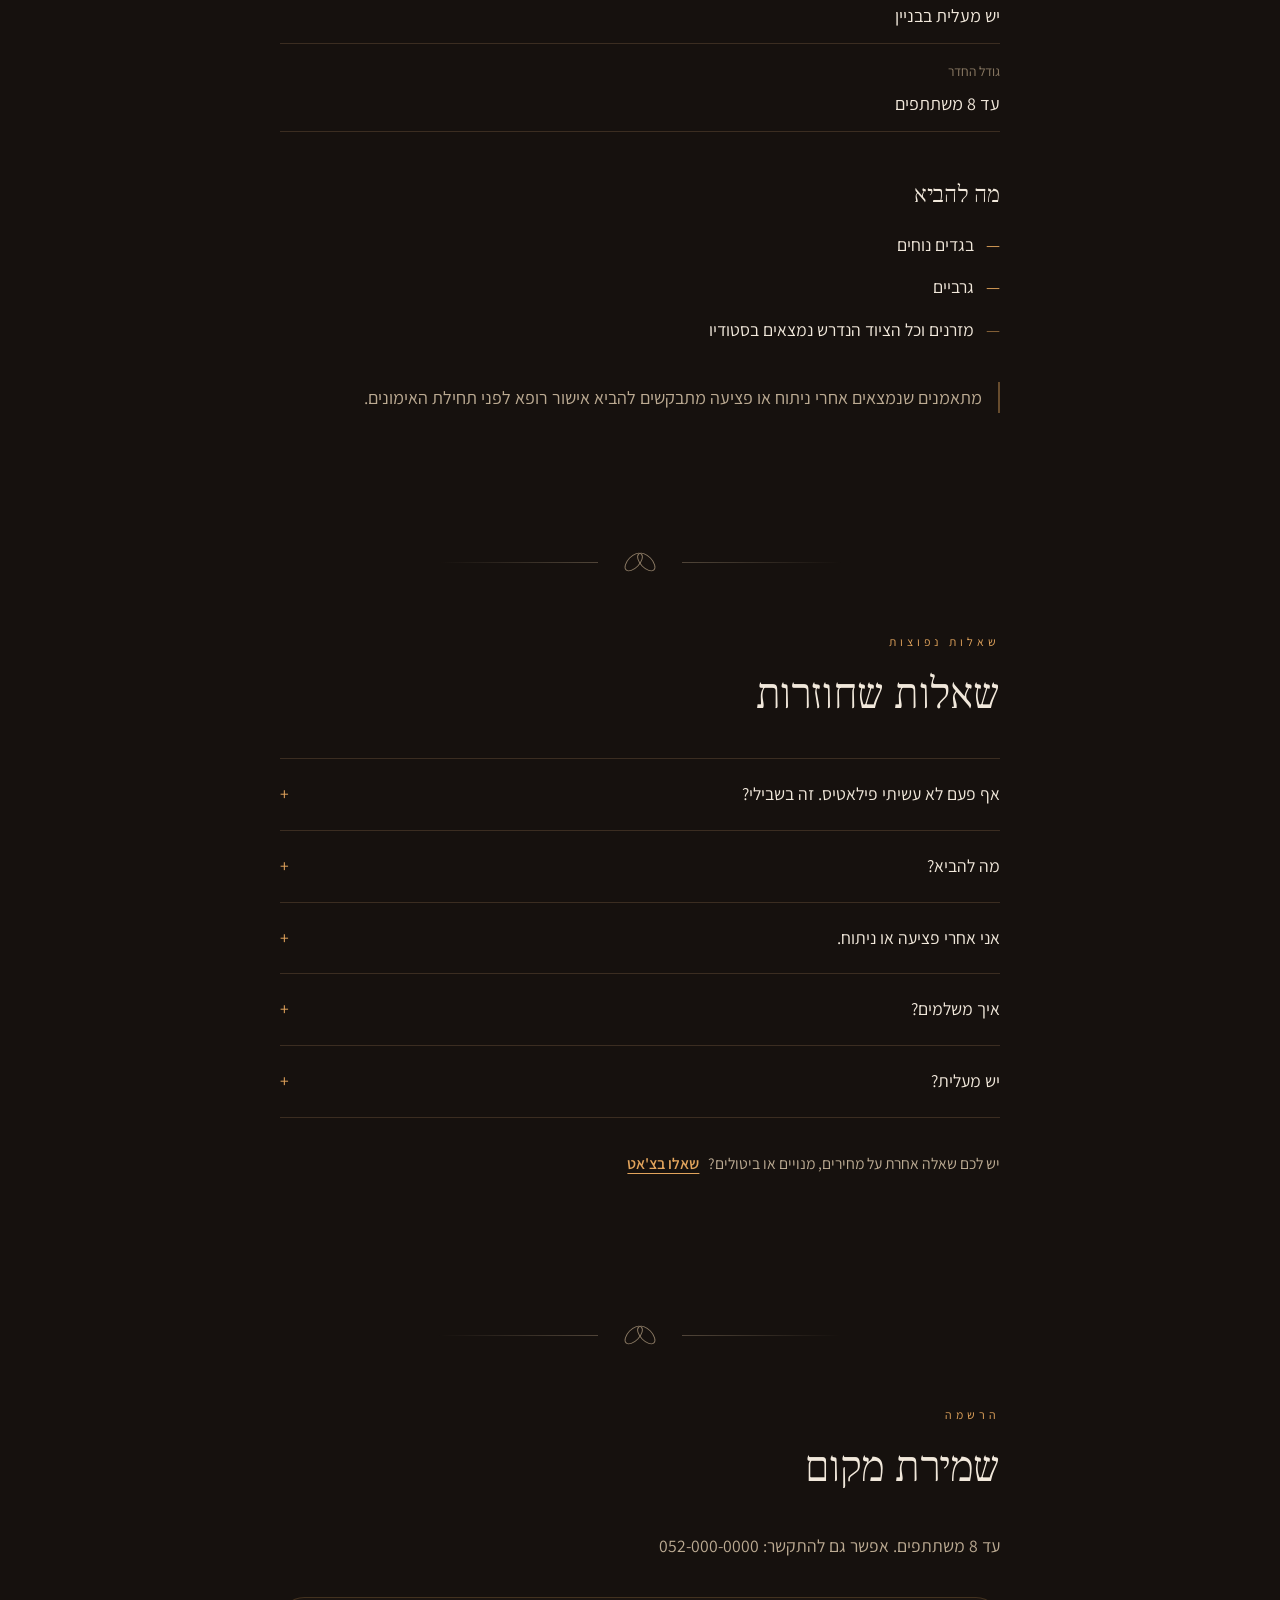
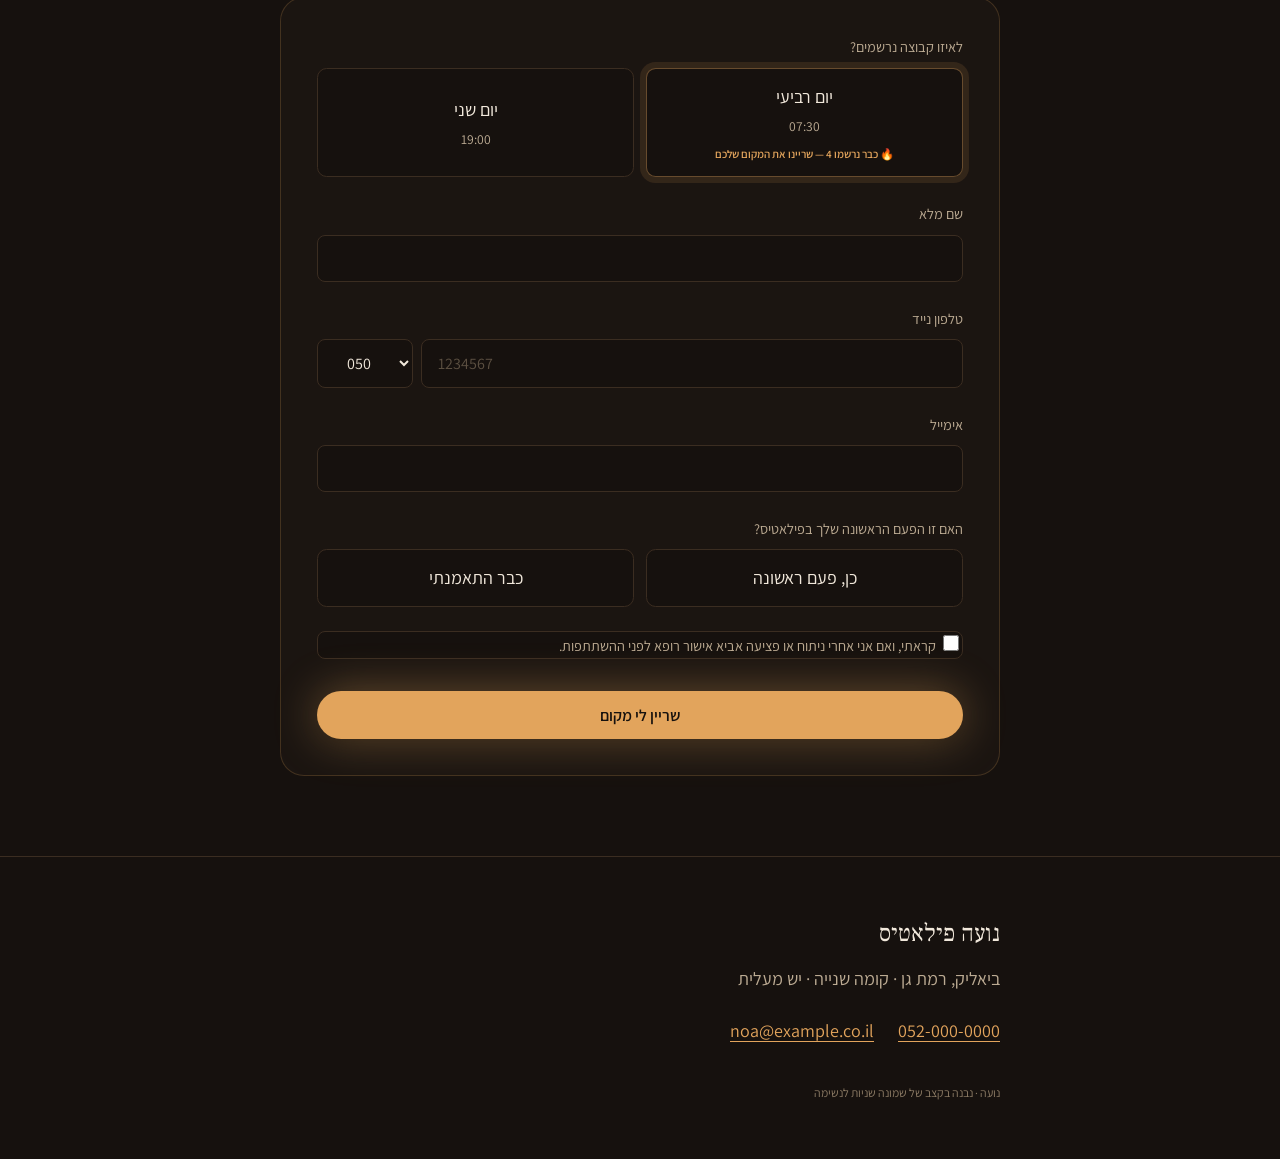
==== commit 6f293591: "Update announcement for new group on November 27" ====
--- a/index.html
+++ b/index.html
@@ -18,7 +18,7 @@
   <div class="cursor-glow" aria-hidden="true" id="cursor-glow"></div>
 
   <div class="announcement" role="note">
-    <p>עדכון: מועד תחילת הקבוצה החדשה נדחה ל21 באוקטובר (במקום 14 באוקטובר). נותרו 4 מקומות בלבד להרשמה.</p>
+    <p>עדכון: קבוצה חדשה נפתחת ב־27 בנובמבר.</p>
   </div>
 
   <header class="hero">
